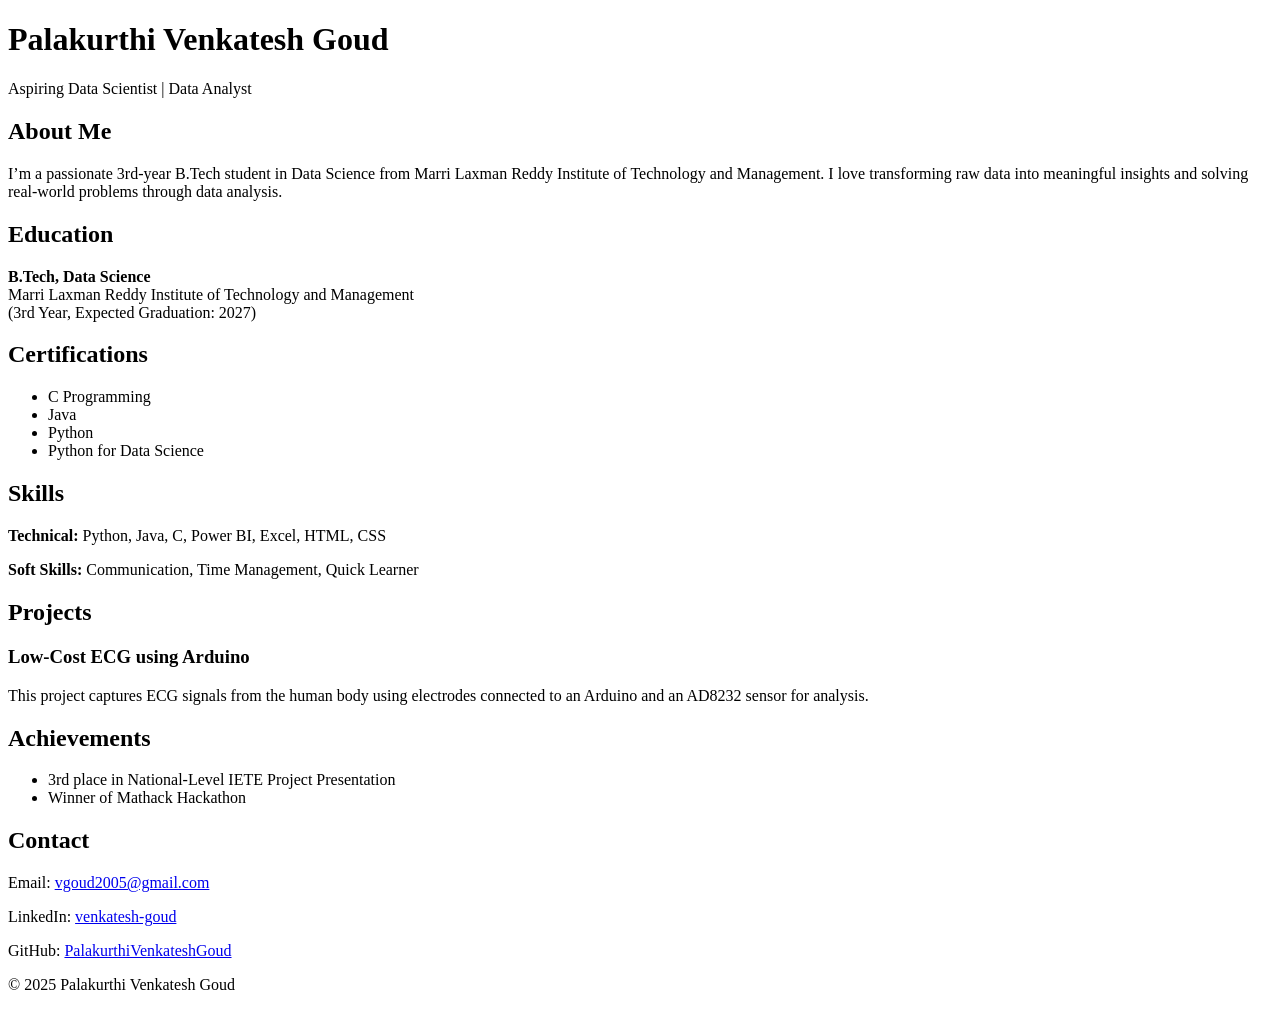
==== index.html @ 1ebc0c6c "Update and rename portfolio.html to index.html" ====
<!DOCTYPE html>
<html lang="en">
<head>
  <meta charset="UTF-8">
  <meta name="viewport" content="width=device-width, initial-scale=1.0">
  <title>Palakurthi Venkatesh Goud | Portfolio</title>
  <link rel="stylesheet" href="css/style.css">
</head>
<body>
  <header>
    <h1>Palakurthi Venkatesh Goud</h1>
    <p>Aspiring Data Scientist | Data Analyst</p>
  </header>

  <section id="about">
    <h2>About Me</h2>
    <p>I’m a passionate 3rd-year B.Tech student in Data Science from Marri Laxman Reddy Institute of Technology and Management. I love transforming raw data into meaningful insights and solving real-world problems through data analysis.</p>
  </section>

  <section id="education">
    <h2>Education</h2>
    <p><strong>B.Tech, Data Science</strong><br>
    Marri Laxman Reddy Institute of Technology and Management<br>
    (3rd Year, Expected Graduation: 2027)</p>
  </section>

  <section id="certifications">
    <h2>Certifications</h2>
    <ul>
      <li>C Programming</li>
      <li>Java</li>
      <li>Python</li>
      <li>Python for Data Science</li>
    </ul>
  </section>

  <section id="skills">
    <h2>Skills</h2>
    <p><strong>Technical:</strong> Python, Java, C, Power BI, Excel, HTML, CSS</p>
    <p><strong>Soft Skills:</strong> Communication, Time Management, Quick Learner</p>
  </section>

  <section id="projects">
    <h2>Projects</h2>
    <h3>Low-Cost ECG using Arduino</h3>
    <p>This project captures ECG signals from the human body using electrodes connected to an Arduino and an AD8232 sensor for analysis.</p>
  </section>

  <section id="achievements">
    <h2>Achievements</h2>
    <ul>
      <li>3rd place in National-Level IETE Project Presentation</li>
      <li>Winner of Mathack Hackathon</li>
    </ul>
  </section>

  <section id="contact">
    <h2>Contact</h2>
    <p>Email: <a href="mailto:vgoud2005@gmail.com">vgoud2005@gmail.com</a></p>
    <p>LinkedIn: <a href="https://www.linkedin.com/in/venkatesh-goud-b16423266" target="_blank">venkatesh-goud</a></p>
    <p>GitHub: <a href="https://github.com/PalakurthiVenkateshGoud" target="_blank">PalakurthiVenkateshGoud</a></p>
  </section>

  <footer>
    <p>© 2025 Palakurthi Venkatesh Goud</p>
  </footer>
</body>
</html>
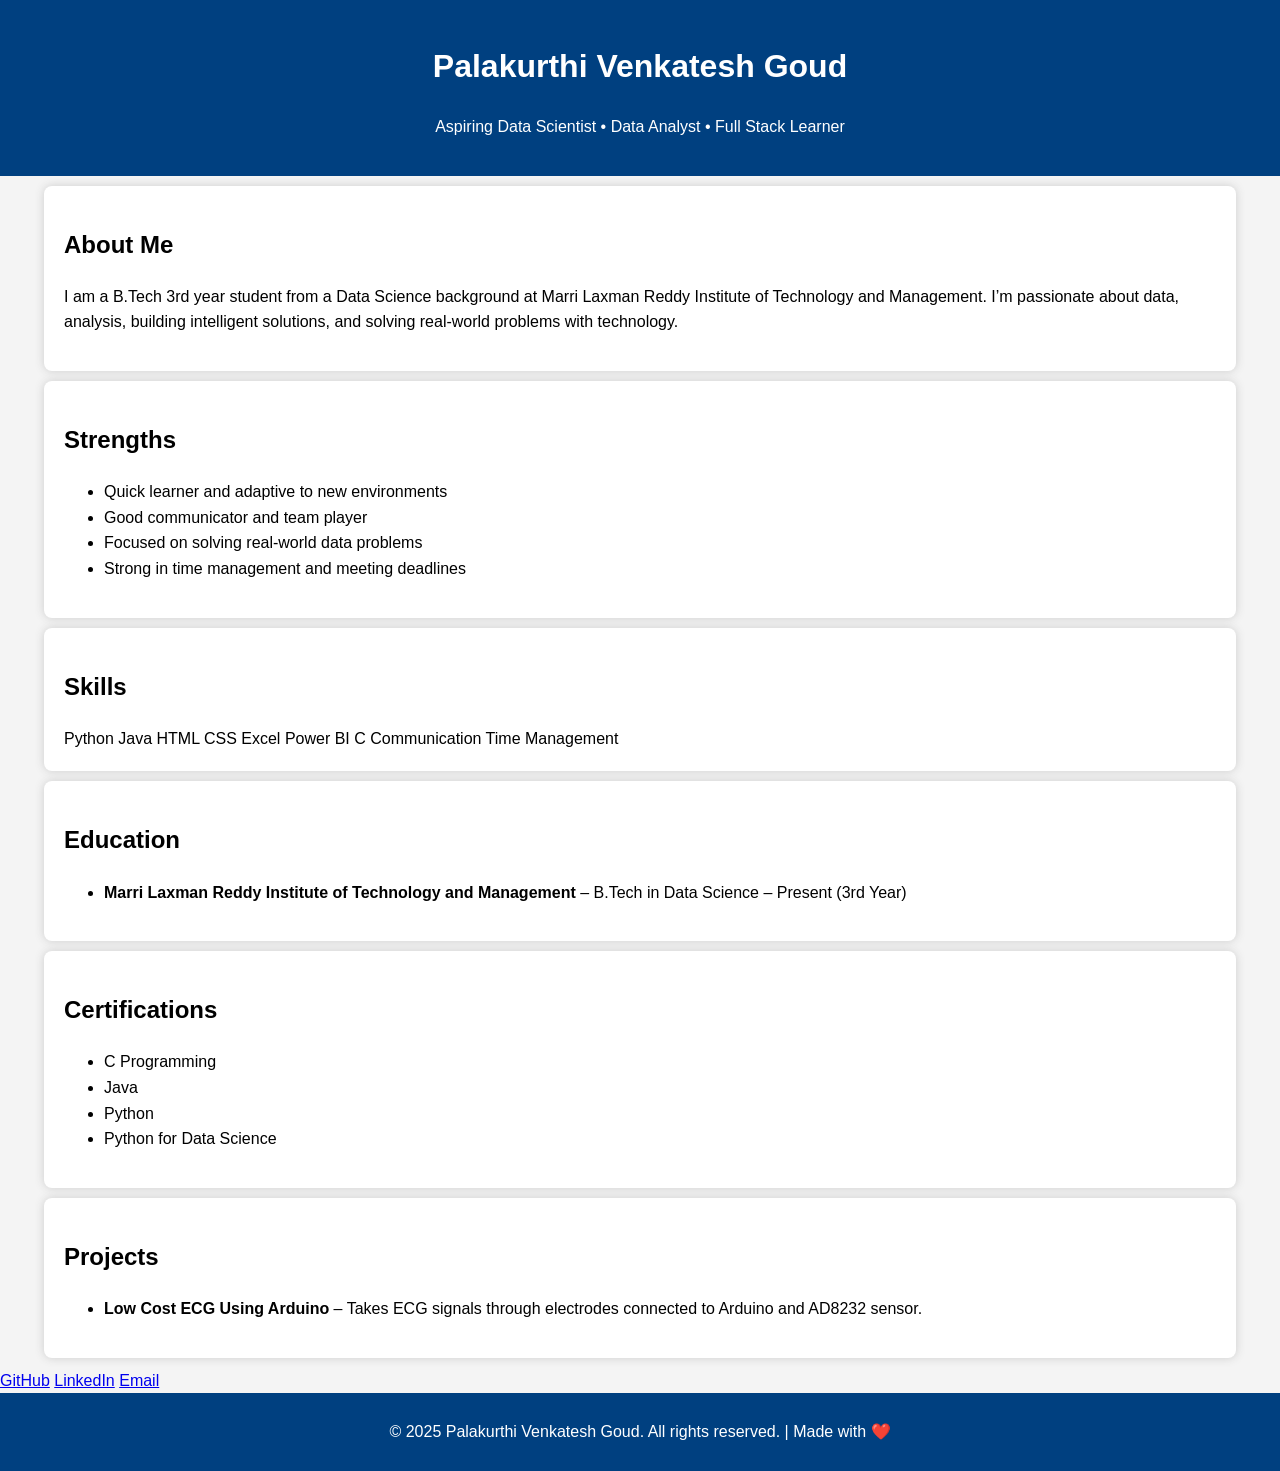
==== commit c49bf29e: "Update index.html" ====
--- a/index.html
+++ b/index.html
@@ -1,27 +1,53 @@
 <!DOCTYPE html>
 <html lang="en">
 <head>
-  <meta charset="UTF-8">
-  <meta name="viewport" content="width=device-width, initial-scale=1.0">
+  <meta charset="UTF-8" />
+  <meta name="viewport" content="width=device-width, initial-scale=1.0"/>
   <title>Palakurthi Venkatesh Goud | Portfolio</title>
-  <link rel="stylesheet" href="css/style.css">
+  <link rel="stylesheet" href="style.css"/>
 </head>
 <body>
+
   <header>
     <h1>Palakurthi Venkatesh Goud</h1>
-    <p>Aspiring Data Scientist | Data Analyst</p>
+    <p>Aspiring Data Scientist • Data Analyst • Full Stack Learner</p>
   </header>
 
   <section id="about">
     <h2>About Me</h2>
-    <p>I’m a passionate 3rd-year B.Tech student in Data Science from Marri Laxman Reddy Institute of Technology and Management. I love transforming raw data into meaningful insights and solving real-world problems through data analysis.</p>
+    <p>I am a B.Tech 3rd year student from a Data Science background at Marri Laxman Reddy Institute of Technology and Management. I’m passionate about data, analysis, building intelligent solutions, and solving real-world problems with technology.</p>
+  </section>
+
+  <section id="strengths">
+    <h2>Strengths</h2>
+    <ul>
+      <li>Quick learner and adaptive to new environments</li>
+      <li>Good communicator and team player</li>
+      <li>Focused on solving real-world data problems</li>
+      <li>Strong in time management and meeting deadlines</li>
+    </ul>
+  </section>
+
+  <section id="skills">
+    <h2>Skills</h2>
+    <div class="skills">
+      <span>Python</span>
+      <span>Java</span>
+      <span>HTML</span>
+      <span>CSS</span>
+      <span>Excel</span>
+      <span>Power BI</span>
+      <span>C</span>
+      <span>Communication</span>
+      <span>Time Management</span>
+    </div>
   </section>
 
   <section id="education">
     <h2>Education</h2>
-    <p><strong>B.Tech, Data Science</strong><br>
-    Marri Laxman Reddy Institute of Technology and Management<br>
-    (3rd Year, Expected Graduation: 2027)</p>
+    <ul>
+      <li><strong>Marri Laxman Reddy Institute of Technology and Management</strong> – B.Tech in Data Science – Present (3rd Year)</li>
+    </ul>
   </section>
 
   <section id="certifications">
@@ -34,35 +60,22 @@
     </ul>
   </section>
 
-  <section id="skills">
-    <h2>Skills</h2>
-    <p><strong>Technical:</strong> Python, Java, C, Power BI, Excel, HTML, CSS</p>
-    <p><strong>Soft Skills:</strong> Communication, Time Management, Quick Learner</p>
-  </section>
-
   <section id="projects">
     <h2>Projects</h2>
-    <h3>Low-Cost ECG using Arduino</h3>
-    <p>This project captures ECG signals from the human body using electrodes connected to an Arduino and an AD8232 sensor for analysis.</p>
-  </section>
-
-  <section id="achievements">
-    <h2>Achievements</h2>
-    <ul>
-      <li>3rd place in National-Level IETE Project Presentation</li>
-      <li>Winner of Mathack Hackathon</li>
+    <ul class="projects">
+      <li><strong>Low Cost ECG Using Arduino</strong> – Takes ECG signals through electrodes connected to Arduino and AD8232 sensor.</li>
     </ul>
   </section>
 
-  <section id="contact">
-    <h2>Contact</h2>
-    <p>Email: <a href="mailto:vgoud2005@gmail.com">vgoud2005@gmail.com</a></p>
-    <p>LinkedIn: <a href="https://www.linkedin.com/in/venkatesh-goud-b16423266" target="_blank">venkatesh-goud</a></p>
-    <p>GitHub: <a href="https://github.com/PalakurthiVenkateshGoud" target="_blank">PalakurthiVenkateshGoud</a></p>
-  </section>
+  <div class="social">
+    <a href="https://github.com/PalakurthiVenkateshGoud" target="_blank">GitHub</a>
+    <a href="https://www.linkedin.com/in/venkatesh-goud-b16423266" target="_blank">LinkedIn</a>
+    <a href="mailto:vgoud2005@gmail.com">Email</a>
+  </div>
 
   <footer>
-    <p>© 2025 Palakurthi Venkatesh Goud</p>
+    <p>&copy; 2025 Palakurthi Venkatesh Goud. All rights reserved. | Made with ❤️</p>
   </footer>
+
 </body>
 </html>
--- a/style.css
+++ b/style.css
@@ -0,0 +1,30 @@
+body {
+  font-family: Arial, sans-serif;
+  line-height: 1.6;
+  margin: 0;
+  padding: 0;
+  background-color: #f4f4f4;
+}
+
+header {
+  background-color: #004080;
+  color: #fff;
+  padding: 20px;
+  text-align: center;
+}
+
+section {
+  padding: 20px;
+  margin: 10px auto;
+  width: 90%;
+  background-color: #fff;
+  border-radius: 8px;
+  box-shadow: 0px 0px 10px #ccc;
+}
+
+footer {
+  background-color: #004080;
+  color: white;
+  text-align: center;
+  padding: 10px;
+}
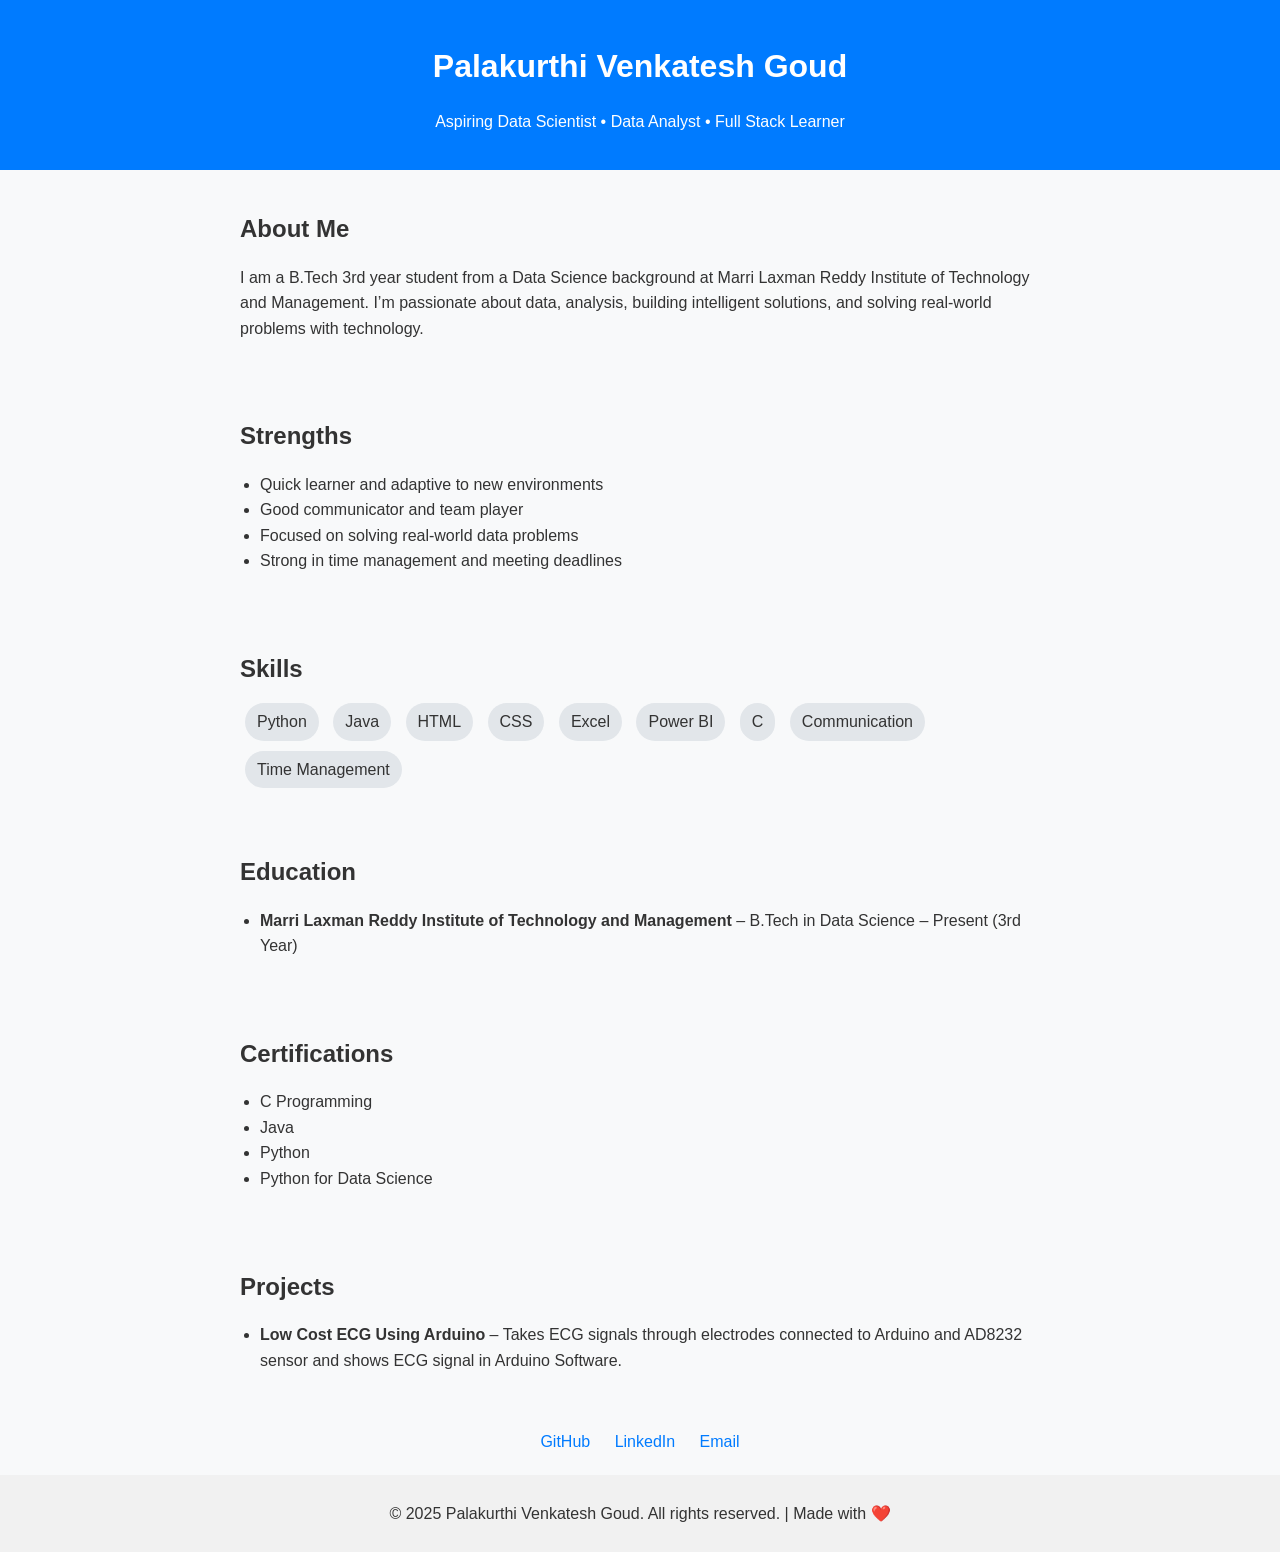
==== commit f956daa0: "Update index.html" ====
--- a/index.html
+++ b/index.html
@@ -63,7 +63,7 @@
   <section id="projects">
     <h2>Projects</h2>
     <ul class="projects">
-      <li><strong>Low Cost ECG Using Arduino</strong> – Takes ECG signals through electrodes connected to Arduino and AD8232 sensor.</li>
+      <li><strong>Low Cost ECG Using Arduino</strong> – Takes ECG signals through electrodes connected to Arduino and AD8232 sensor and shows ECG signal in Arduino Software.</li>
     </ul>
   </section>
 
@@ -79,3 +79,4 @@
 
 </body>
 </html>
+
--- a/style.css
+++ b/style.css
@@ -1,30 +1,69 @@
 body {
   font-family: Arial, sans-serif;
-  line-height: 1.6;
+  background-color: #f8f9fa;
   margin: 0;
   padding: 0;
-  background-color: #f4f4f4;
+  line-height: 1.6;
+  color: #333;
 }
 
 header {
-  background-color: #004080;
-  color: #fff;
-  padding: 20px;
+  background-color: #007bff;
+  color: white;
+  padding: 20px 0;
   text-align: center;
 }
 
 section {
   padding: 20px;
-  margin: 10px auto;
-  width: 90%;
-  background-color: #fff;
-  border-radius: 8px;
-  box-shadow: 0px 0px 10px #ccc;
+  max-width: 800px;
+  margin: auto;
+}
+
+h1, h2 {
+  margin-bottom: 10px;
+}
+
+ul {
+  list-style-type: disc;
+  padding-left: 20px;
+}
+
+.skills span {
+  display: inline-block;
+  background-color: #e2e6ea;
+  padding: 6px 12px;
+  margin: 5px;
+  border-radius: 20px;
+}
+
+.social {
+  text-align: center;
+  margin: 20px;
+}
+
+.social a {
+  margin: 0 10px;
+  color: #007bff;
+  text-decoration: none;
+}
+
+.social a:hover {
+  text-decoration: underline;
+}
+
+a {
+  color: #007bff;
+  text-decoration: none;
+}
+
+a:hover {
+  text-decoration: underline;
 }
 
 footer {
-  background-color: #004080;
-  color: white;
   text-align: center;
   padding: 10px;
+  background-color: #f1f1f1;
+  margin-top: 20px;
 }
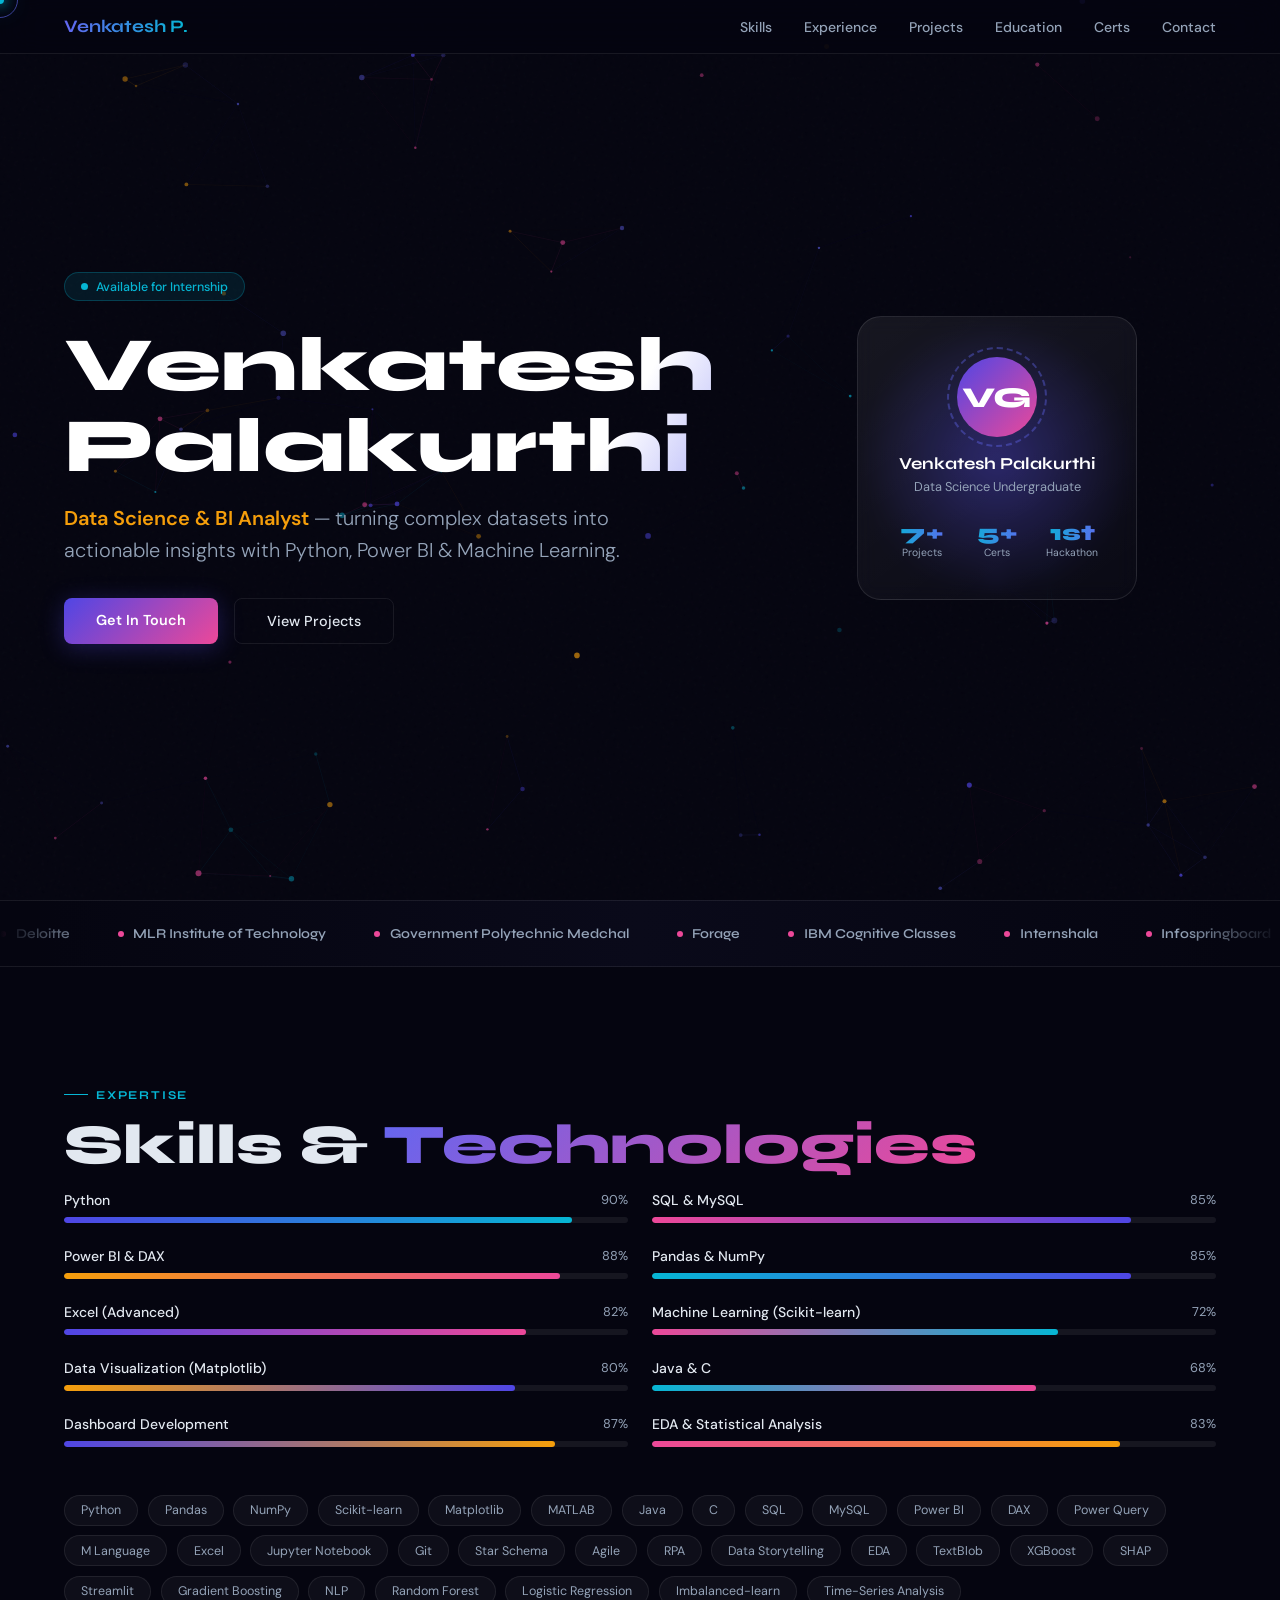
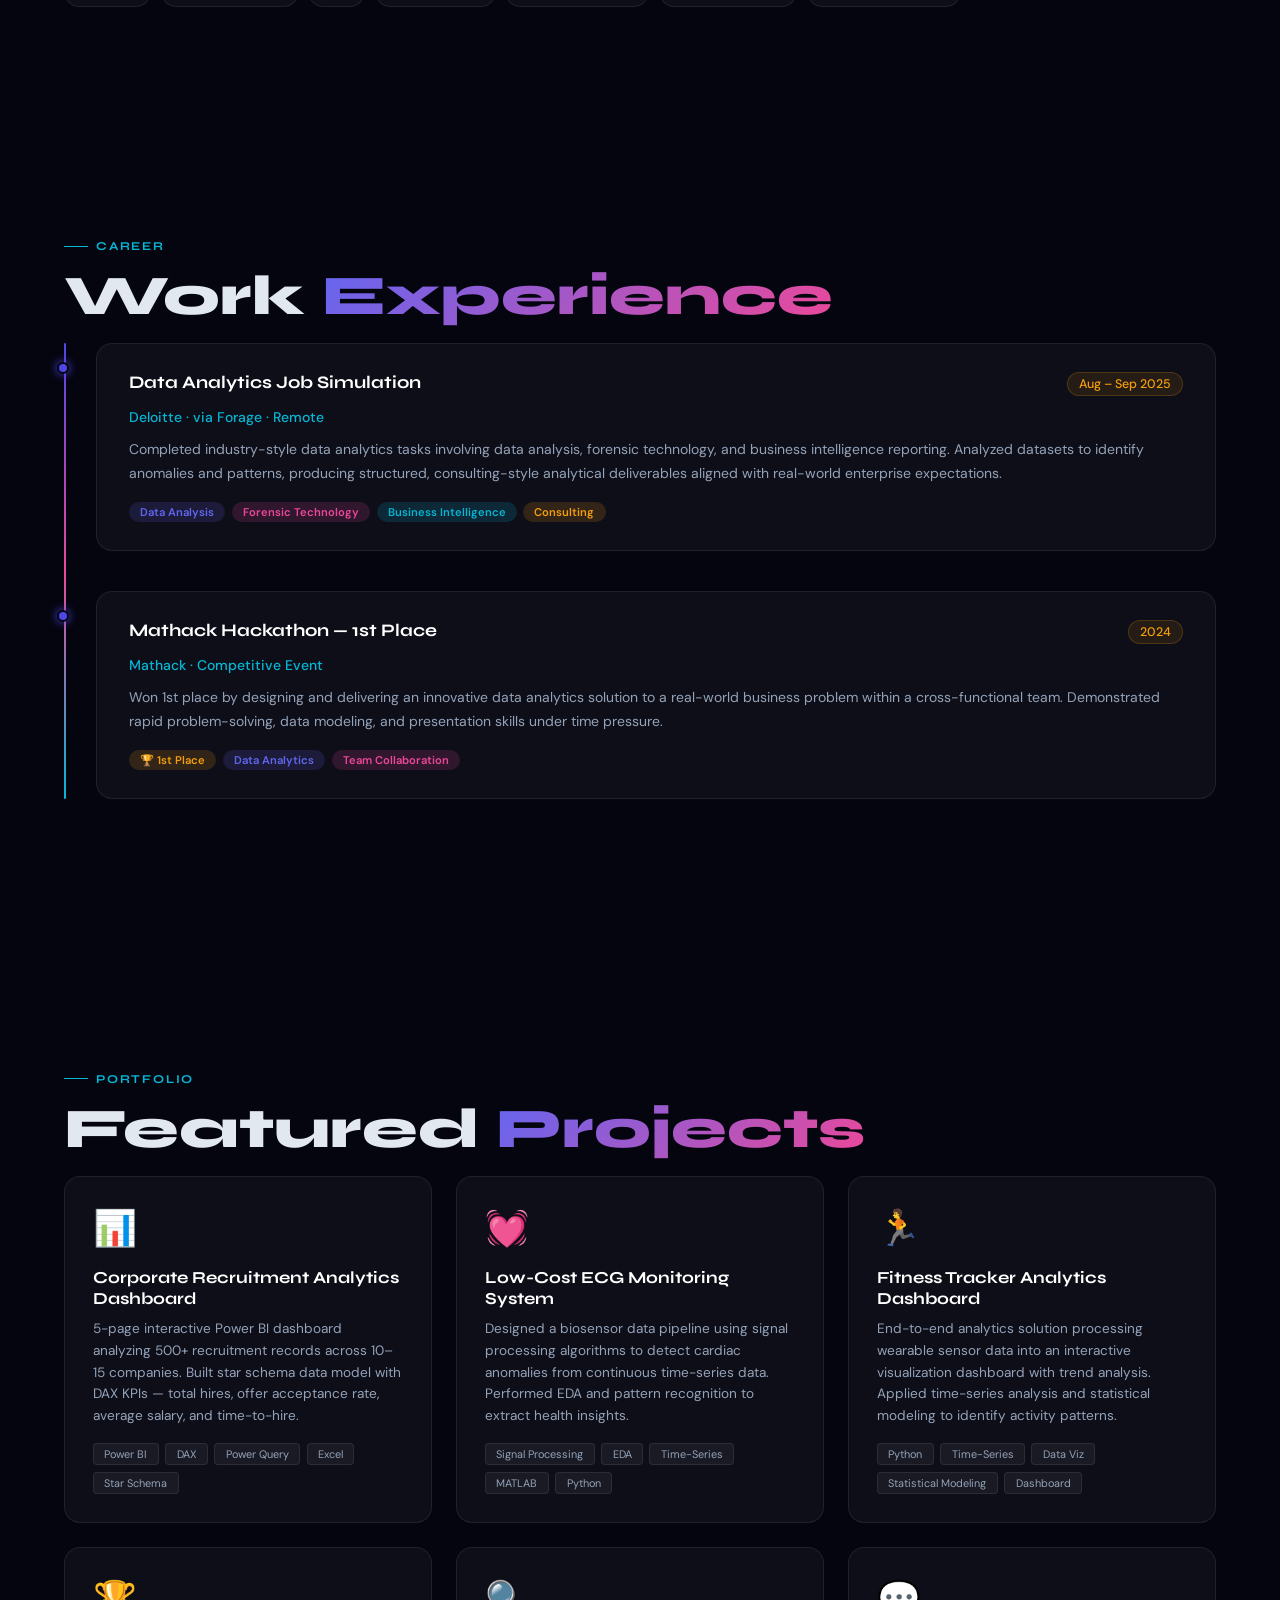
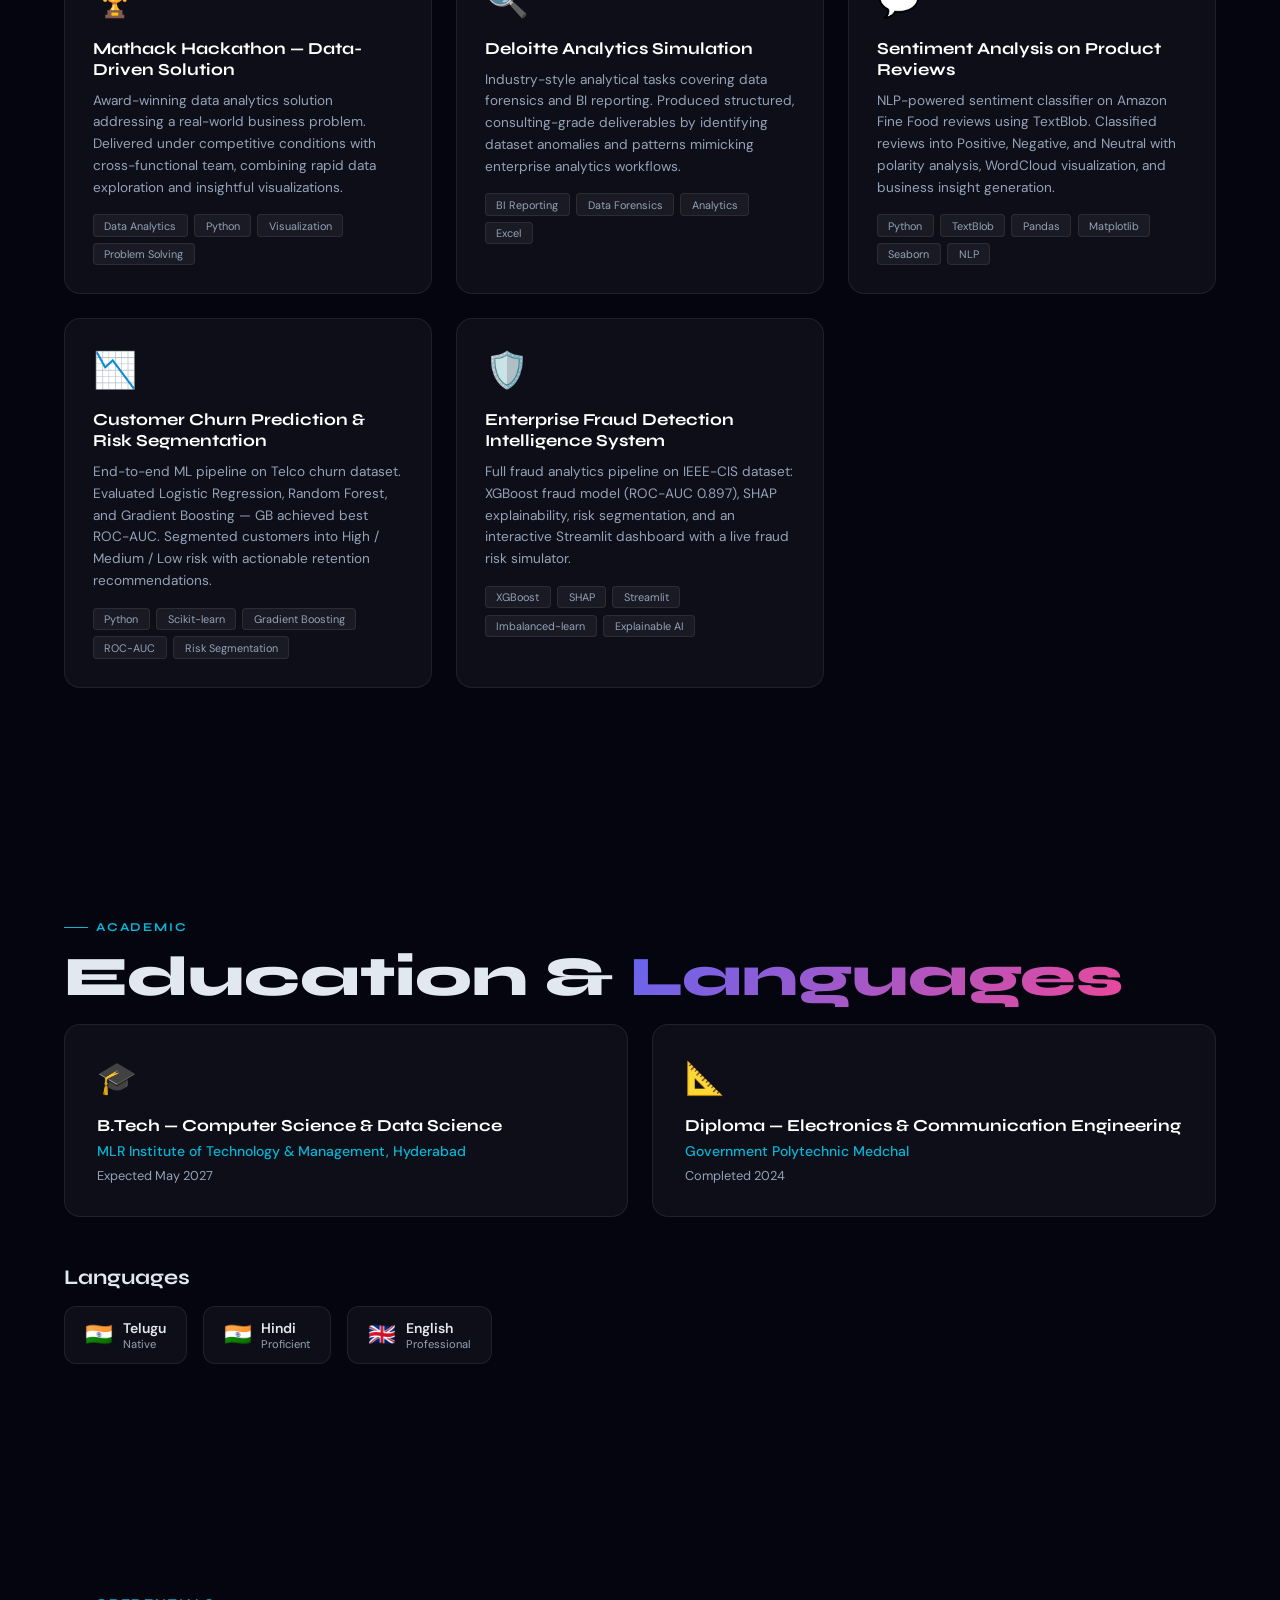
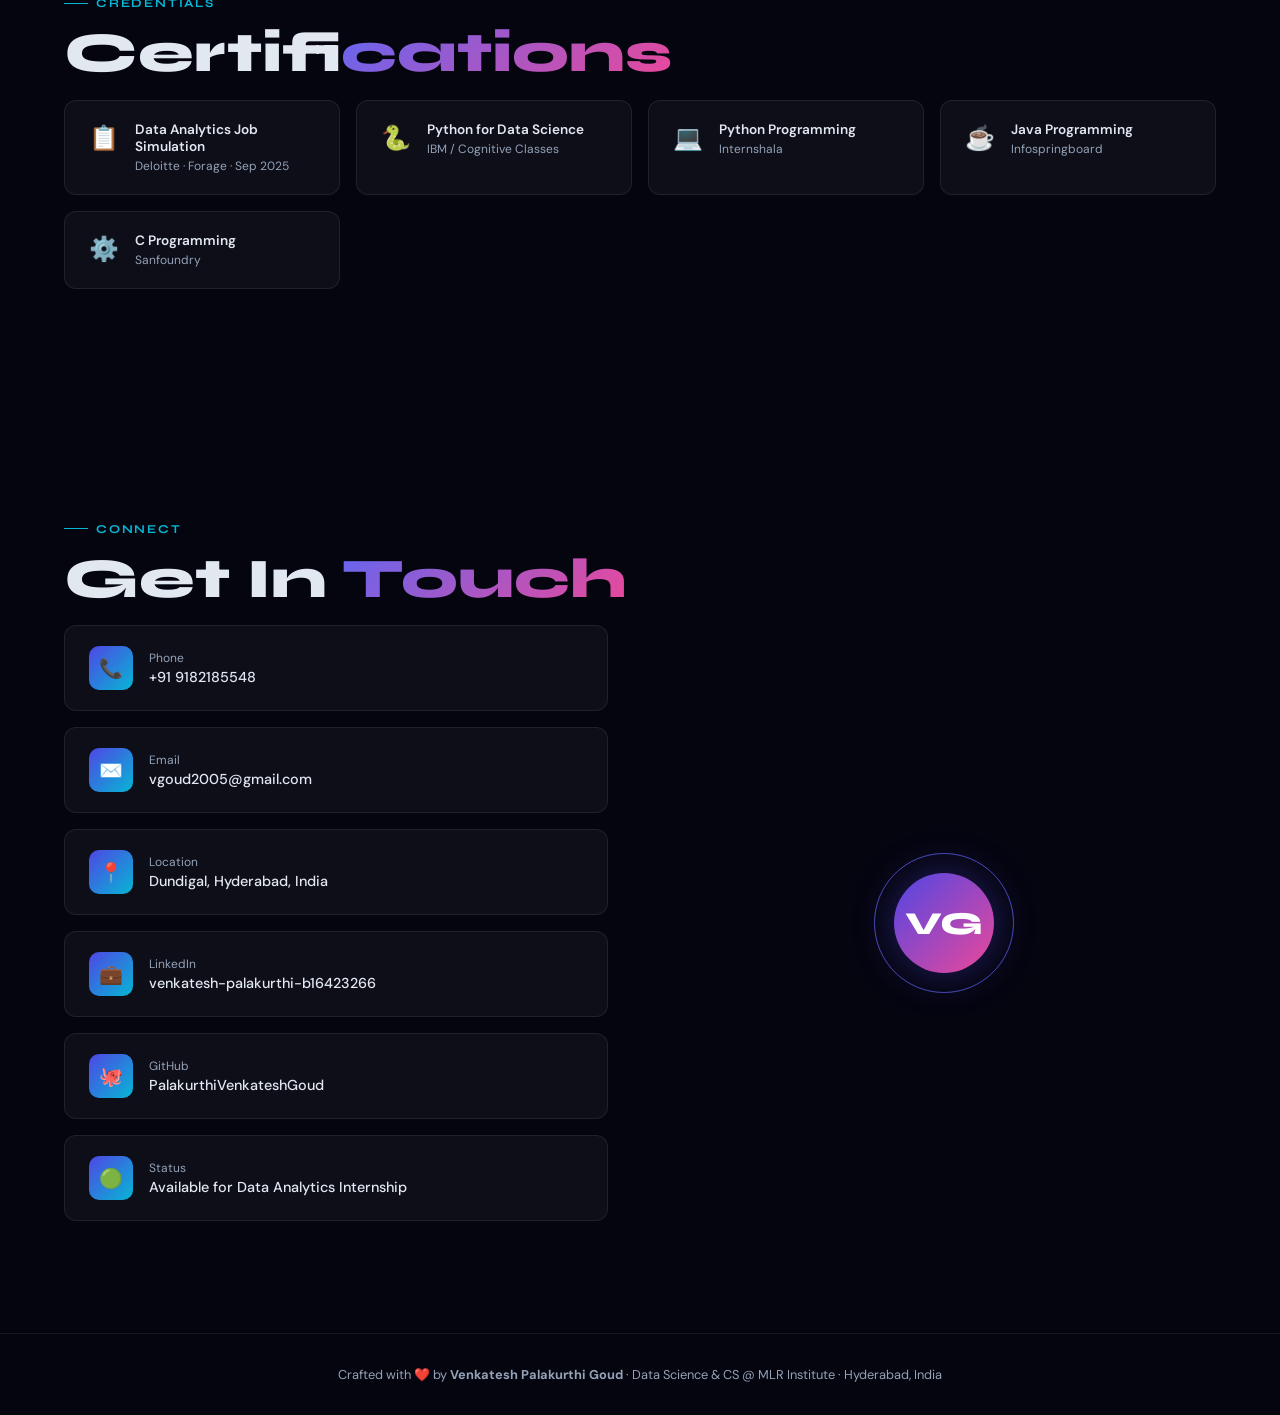
==== commit 26ad40be: "Add files via upload" ====
--- a/index.html
+++ b/index.html
@@ -1,82 +1,1273 @@
-<!DOCTYPE html>
-<html lang="en">
-<head>
-  <meta charset="UTF-8" />
-  <meta name="viewport" content="width=device-width, initial-scale=1.0"/>
-  <title>Palakurthi Venkatesh Goud | Portfolio</title>
-  <link rel="stylesheet" href="style.css"/>
-</head>
-<body>
-
-  <header>
-    <h1>Palakurthi Venkatesh Goud</h1>
-    <p>Aspiring Data Scientist • Data Analyst • Full Stack Learner</p>
-  </header>
-
-  <section id="about">
-    <h2>About Me</h2>
-    <p>I am a B.Tech 3rd year student from a Data Science background at Marri Laxman Reddy Institute of Technology and Management. I’m passionate about data, analysis, building intelligent solutions, and solving real-world problems with technology.</p>
-  </section>
-
-  <section id="strengths">
-    <h2>Strengths</h2>
-    <ul>
-      <li>Quick learner and adaptive to new environments</li>
-      <li>Good communicator and team player</li>
-      <li>Focused on solving real-world data problems</li>
-      <li>Strong in time management and meeting deadlines</li>
-    </ul>
-  </section>
-
-  <section id="skills">
-    <h2>Skills</h2>
-    <div class="skills">
-      <span>Python</span>
-      <span>Java</span>
-      <span>HTML</span>
-      <span>CSS</span>
-      <span>Excel</span>
-      <span>Power BI</span>
-      <span>C</span>
-      <span>Communication</span>
-      <span>Time Management</span>
-    </div>
-  </section>
-
-  <section id="education">
-    <h2>Education</h2>
-    <ul>
-      <li><strong>Marri Laxman Reddy Institute of Technology and Management</strong> – B.Tech in Data Science – Present (3rd Year)</li>
-    </ul>
-  </section>
-
-  <section id="certifications">
-    <h2>Certifications</h2>
-    <ul>
-      <li>C Programming</li>
-      <li>Java</li>
-      <li>Python</li>
-      <li>Python for Data Science</li>
-    </ul>
-  </section>
-
-  <section id="projects">
-    <h2>Projects</h2>
-    <ul class="projects">
-      <li><strong>Low Cost ECG Using Arduino</strong> – Takes ECG signals through electrodes connected to Arduino and AD8232 sensor and shows ECG signal in Arduino Software.</li>
-    </ul>
-  </section>
-
-  <div class="social">
-    <a href="https://github.com/PalakurthiVenkateshGoud" target="_blank">GitHub</a>
-    <a href="https://www.linkedin.com/in/venkatesh-goud-b16423266" target="_blank">LinkedIn</a>
-    <a href="mailto:vgoud2005@gmail.com">Email</a>
-  </div>
-
-  <footer>
-    <p>&copy; 2025 Palakurthi Venkatesh Goud. All rights reserved. | Made with ❤️</p>
-  </footer>
-
-</body>
-</html>
-
+<!DOCTYPE html>
+<html lang="en">
+<head>
+<meta charset="UTF-8"/>
+<meta name="viewport" content="width=device-width, initial-scale=1.0"/>
+<title>Venkatesh Palakurthi — Data Science Portfolio</title>
+<link rel="preconnect" href="https://fonts.googleapis.com"/>
+<link rel="preconnect" href="https://fonts.gstatic.com" crossorigin/>
+<link href="https://fonts.googleapis.com/css2?family=Syne:wght@400;500;600;700;800&family=DM+Sans:ital,opsz,wght@0,9..40,300;0,9..40,400;0,9..40,500;0,9..40,600;1,9..40,300&display=swap" rel="stylesheet"/>
+<style>
+/* ===== CSS VARIABLES ===== */
+:root {
+  --indigo: #4f46e5;
+  --indigo-light: #6366f1;
+  --pink: #ec4899;
+  --cyan: #06b6d4;
+  --amber: #f59e0b;
+  --bg: #050510;
+  --bg2: #0a0a1a;
+  --bg3: #0f0f22;
+  --surface: rgba(255,255,255,0.04);
+  --border: rgba(255,255,255,0.08);
+  --text: #e2e8f0;
+  --text-muted: #94a3b8;
+  --font-head: 'Syne', sans-serif;
+  --font-body: 'DM Sans', sans-serif;
+}
+
+/* ===== RESET ===== */
+*, *::before, *::after { box-sizing: border-box; margin: 0; padding: 0; }
+html { scroll-behavior: smooth; }
+body {
+  background: var(--bg);
+  color: var(--text);
+  font-family: var(--font-body);
+  overflow-x: hidden;
+  cursor: none;
+}
+
+/* ===== SCROLLBAR ===== */
+::-webkit-scrollbar { width: 6px; }
+::-webkit-scrollbar-track { background: var(--bg); }
+::-webkit-scrollbar-thumb { background: linear-gradient(180deg, var(--indigo), var(--pink)); border-radius: 3px; }
+
+/* ===== NOISE TEXTURE ===== */
+body::before {
+  content: '';
+  position: fixed; inset: 0;
+  background-image: url("data:image/svg+xml,%3Csvg viewBox='0 0 256 256' xmlns='http://www.w3.org/2000/svg'%3E%3Cfilter id='noise'%3E%3CfeTurbulence type='fractalNoise' baseFrequency='0.9' numOctaves='4' stitchTiles='stitch'/%3E%3C/filter%3E%3Crect width='100%25' height='100%25' filter='url(%23noise)' opacity='0.04'/%3E%3C/svg%3E");
+  pointer-events: none;
+  z-index: 0;
+  opacity: 0.5;
+}
+
+/* ===== CUSTOM CURSOR ===== */
+#cursor-dot {
+  position: fixed;
+  width: 8px; height: 8px;
+  background: var(--cyan);
+  border-radius: 50%;
+  pointer-events: none;
+  z-index: 9999;
+  transform: translate(-50%, -50%);
+  box-shadow: 0 0 12px var(--cyan), 0 0 24px var(--cyan);
+  transition: background 0.2s, box-shadow 0.2s;
+}
+#cursor-ring {
+  position: fixed;
+  width: 36px; height: 36px;
+  border: 1.5px solid rgba(99,102,241,0.6);
+  border-radius: 50%;
+  pointer-events: none;
+  z-index: 9998;
+  transform: translate(-50%, -50%);
+  transition: width 0.3s, height 0.3s, border-color 0.3s;
+}
+
+/* ===== CANVAS ===== */
+#particle-canvas {
+  position: fixed; inset: 0;
+  z-index: 1;
+  pointer-events: none;
+}
+
+/* ===== NAVBAR ===== */
+nav {
+  position: fixed; top: 0; left: 0; right: 0;
+  z-index: 1000;
+  padding: 1rem 5%;
+  display: flex; align-items: center; justify-content: space-between;
+  background: rgba(5,5,16,0.7);
+  backdrop-filter: blur(20px);
+  border-bottom: 1px solid var(--border);
+  transform: translateY(-100%);
+  animation: nav-slide-in 0.7s 0.1s cubic-bezier(0.22,1,0.36,1) forwards;
+}
+@keyframes nav-slide-in { to { transform: translateY(0); } }
+.nav-logo {
+  font-family: var(--font-head);
+  font-size: 1.1rem;
+  font-weight: 700;
+  background: linear-gradient(90deg, var(--indigo-light), var(--cyan));
+  -webkit-background-clip: text; -webkit-text-fill-color: transparent;
+  text-decoration: none;
+}
+.nav-links { display: flex; gap: 2rem; list-style: none; }
+.nav-links a {
+  color: var(--text-muted);
+  text-decoration: none;
+  font-size: 0.875rem;
+  font-weight: 500;
+  position: relative;
+  transition: color 0.3s;
+}
+.nav-links a::after {
+  content: '';
+  position: absolute; bottom: -4px; left: 0; right: 0;
+  height: 1px;
+  background: linear-gradient(90deg, var(--indigo), var(--cyan));
+  transform: scaleX(0);
+  transform-origin: left;
+  transition: transform 0.3s;
+}
+.nav-links a:hover { color: var(--text); }
+.nav-links a:hover::after { transform: scaleX(1); }
+.hamburger { display: none; flex-direction: column; gap: 5px; cursor: pointer; }
+.hamburger span { display: block; width: 24px; height: 2px; background: var(--text); border-radius: 1px; transition: 0.3s; }
+
+/* ===== MAIN WRAPPER ===== */
+main { position: relative; z-index: 2; }
+section { padding: 7rem 5%; max-width: 1400px; margin: 0 auto; }
+
+/* ===== SECTION LABEL ===== */
+.section-label {
+  display: inline-flex; align-items: center; gap: 0.5rem;
+  font-family: var(--font-head);
+  font-size: 0.75rem;
+  font-weight: 700;
+  letter-spacing: 0.15em;
+  text-transform: uppercase;
+  color: var(--cyan);
+  margin-bottom: 0.75rem;
+}
+.section-label::before {
+  content: '';
+  display: block; width: 24px; height: 1px;
+  background: var(--cyan);
+}
+.section-title {
+  font-family: var(--font-head);
+  font-size: clamp(2rem, 5vw, 3.5rem);
+  font-weight: 800;
+  line-height: 1.1;
+  margin-bottom: 1rem;
+}
+.section-title span {
+  background: linear-gradient(135deg, var(--indigo-light), var(--pink));
+  -webkit-background-clip: text; -webkit-text-fill-color: transparent;
+}
+
+/* ===== HERO ===== */
+#hero {
+  min-height: 100vh;
+  display: grid;
+  grid-template-columns: 1fr 1fr;
+  align-items: center;
+  gap: 4rem;
+  padding-top: 8rem;
+}
+.hero-left { opacity: 0; animation: fade-up 0.9s 0.3s ease forwards; }
+.avail-tag {
+  display: inline-flex; align-items: center; gap: 0.5rem;
+  background: rgba(6,182,212,0.1);
+  border: 1px solid rgba(6,182,212,0.25);
+  border-radius: 999px;
+  padding: 0.35rem 1rem;
+  font-size: 0.78rem;
+  color: var(--cyan);
+  font-weight: 500;
+  margin-bottom: 1.5rem;
+}
+.avail-dot {
+  width: 7px; height: 7px;
+  background: var(--cyan);
+  border-radius: 50%;
+  animation: pulse-dot 2s ease infinite;
+}
+@keyframes pulse-dot {
+  0%, 100% { opacity: 1; transform: scale(1); }
+  50% { opacity: 0.5; transform: scale(0.7); }
+}
+.hero-name {
+  font-family: var(--font-head);
+  font-size: clamp(2.5rem, 6vw, 5rem);
+  font-weight: 800;
+  line-height: 1.05;
+  margin-bottom: 1rem;
+  background: linear-gradient(120deg, #fff 30%, var(--indigo-light), var(--pink), var(--cyan), var(--amber), #fff);
+  background-size: 300%;
+  -webkit-background-clip: text; -webkit-text-fill-color: transparent;
+  animation: shimmer 4s linear infinite;
+}
+@keyframes shimmer {
+  0% { background-position: 0% 50%; }
+  100% { background-position: 300% 50%; }
+}
+.hero-subtitle {
+  font-size: clamp(1rem, 2vw, 1.25rem);
+  color: var(--text-muted);
+  font-weight: 300;
+  margin-bottom: 2rem;
+  line-height: 1.6;
+}
+.hero-subtitle strong { color: var(--amber); font-weight: 600; }
+.hero-ctas { display: flex; gap: 1rem; flex-wrap: wrap; }
+.btn-primary {
+  padding: 0.8rem 2rem;
+  background: linear-gradient(135deg, var(--indigo), var(--pink));
+  color: #fff;
+  border: none;
+  border-radius: 8px;
+  font-family: var(--font-body);
+  font-weight: 600;
+  font-size: 0.9rem;
+  cursor: pointer;
+  text-decoration: none;
+  display: inline-block;
+  transition: transform 0.3s, box-shadow 0.3s;
+  box-shadow: 0 4px 24px rgba(79,70,229,0.3);
+}
+.btn-primary:hover { transform: translateY(-3px); box-shadow: 0 8px 32px rgba(79,70,229,0.5); }
+.btn-outline {
+  padding: 0.8rem 2rem;
+  background: transparent;
+  color: var(--text);
+  border: 1px solid var(--border);
+  border-radius: 8px;
+  font-family: var(--font-body);
+  font-weight: 500;
+  font-size: 0.9rem;
+  cursor: pointer;
+  text-decoration: none;
+  display: inline-block;
+  transition: border-color 0.3s, background 0.3s;
+}
+.btn-outline:hover { border-color: var(--cyan); background: rgba(6,182,212,0.05); }
+
+/* ===== HERO CARD ===== */
+.hero-right {
+  display: flex; align-items: center; justify-content: center;
+  opacity: 0;
+  animation: fade-up 0.9s 0.5s ease forwards;
+}
+.card-scene {
+  perspective: 1000px;
+  position: relative;
+}
+.card-orb {
+  position: absolute;
+  width: 280px; height: 280px;
+  background: radial-gradient(circle, rgba(79,70,229,0.4) 0%, transparent 70%);
+  border-radius: 50%;
+  top: 50%; left: 50%;
+  transform: translate(-50%, -50%);
+  animation: orb-pulse 4s ease infinite;
+  pointer-events: none;
+}
+@keyframes orb-pulse {
+  0%, 100% { transform: translate(-50%, -50%) scale(1); opacity: 0.7; }
+  50% { transform: translate(-50%, -50%) scale(1.2); opacity: 0.4; }
+}
+.hero-card {
+  width: 280px;
+  background: linear-gradient(145deg, rgba(255,255,255,0.07), rgba(255,255,255,0.02));
+  border: 1px solid rgba(255,255,255,0.1);
+  border-radius: 24px;
+  padding: 2.5rem 2rem;
+  text-align: center;
+  animation: float-card 6s ease infinite;
+  position: relative;
+  z-index: 2;
+  backdrop-filter: blur(10px);
+}
+@keyframes float-card {
+  0%, 100% { transform: translateY(0) rotateY(0deg) rotateX(0deg); }
+  33% { transform: translateY(-12px) rotateY(5deg) rotateX(3deg); }
+  66% { transform: translateY(8px) rotateY(-5deg) rotateX(-3deg); }
+}
+.card-avatar {
+  width: 80px; height: 80px;
+  background: linear-gradient(135deg, var(--indigo), var(--pink));
+  border-radius: 50%;
+  display: flex; align-items: center; justify-content: center;
+  font-family: var(--font-head);
+  font-size: 1.8rem;
+  font-weight: 800;
+  color: #fff;
+  margin: 0 auto 1rem;
+  position: relative;
+  z-index: 1;
+}
+.card-ring {
+  position: absolute;
+  width: 100px; height: 100px;
+  border: 2px dashed rgba(99,102,241,0.4);
+  border-radius: 50%;
+  top: 50%; left: 50%;
+  transform: translate(-50%, -50%);
+  animation: spin-ring 12s linear infinite;
+}
+@keyframes spin-ring { to { transform: translate(-50%, -50%) rotate(360deg); } }
+.card-avatar-wrap { position: relative; width: 80px; height: 80px; margin: 0 auto 1rem; }
+.card-name {
+  font-family: var(--font-head);
+  font-size: 1.05rem;
+  font-weight: 700;
+  color: #fff;
+  margin-bottom: 0.25rem;
+}
+.card-role {
+  font-size: 0.8rem;
+  color: var(--text-muted);
+  margin-bottom: 1.5rem;
+}
+.card-stats { display: grid; grid-template-columns: 1fr 1fr 1fr; gap: 0.75rem; }
+.stat { text-align: center; }
+.stat-num {
+  font-family: var(--font-head);
+  font-size: 1.4rem;
+  font-weight: 800;
+  background: linear-gradient(90deg, var(--cyan), var(--indigo-light));
+  -webkit-background-clip: text; -webkit-text-fill-color: transparent;
+}
+.stat-lbl { font-size: 0.65rem; color: var(--text-muted); }
+
+/* ===== MARQUEE ===== */
+.marquee-wrap {
+  position: relative;
+  overflow: hidden;
+  padding: 1.5rem 0;
+  background: linear-gradient(90deg, var(--bg), var(--bg2) 50%, var(--bg));
+  border-top: 1px solid var(--border);
+  border-bottom: 1px solid var(--border);
+}
+.marquee-wrap::before, .marquee-wrap::after {
+  content: '';
+  position: absolute; top: 0; bottom: 0; width: 100px;
+  z-index: 2;
+}
+.marquee-wrap::before { left: 0; background: linear-gradient(90deg, var(--bg), transparent); }
+.marquee-wrap::after { right: 0; background: linear-gradient(270deg, var(--bg), transparent); }
+.marquee-track {
+  display: flex; gap: 3rem;
+  animation: marquee-scroll 20s linear infinite;
+  width: max-content;
+}
+@keyframes marquee-scroll { 0% { transform: translateX(0); } 100% { transform: translateX(-50%); } }
+.marquee-item {
+  display: flex; align-items: center; gap: 0.6rem;
+  font-family: var(--font-head);
+  font-size: 0.85rem;
+  font-weight: 600;
+  color: var(--text-muted);
+  white-space: nowrap;
+}
+.marquee-dot { width: 6px; height: 6px; background: var(--pink); border-radius: 50%; }
+
+/* ===== SKILLS ===== */
+#skills .skills-grid {
+  display: grid;
+  grid-template-columns: 1fr 1fr;
+  gap: 1.5rem;
+  margin-bottom: 3rem;
+}
+.skill-item { }
+.skill-header { display: flex; justify-content: space-between; margin-bottom: 0.5rem; }
+.skill-name { font-size: 0.875rem; font-weight: 500; color: var(--text); }
+.skill-pct { font-size: 0.8rem; color: var(--text-muted); }
+.skill-bar-bg {
+  height: 6px;
+  background: rgba(255,255,255,0.07);
+  border-radius: 3px;
+  overflow: hidden;
+  position: relative;
+}
+.skill-bar-fill {
+  height: 100%;
+  border-radius: 3px;
+  width: 0;
+  transition: width 1.2s cubic-bezier(0.22,1,0.36,1);
+  position: relative;
+  overflow: hidden;
+}
+.skill-bar-fill::after {
+  content: '';
+  position: absolute; inset: 0;
+  background: linear-gradient(90deg, transparent 0%, rgba(255,255,255,0.4) 50%, transparent 100%);
+  transform: translateX(-100%);
+  transition: transform 0s;
+}
+.skill-bar-fill.shimmer-run::after {
+  transition: transform 1s ease 1.2s;
+  transform: translateX(200%);
+}
+.chip-cloud {
+  display: flex; flex-wrap: wrap; gap: 0.6rem;
+  margin-top: 2rem;
+}
+.tech-chip {
+  padding: 0.4rem 1rem;
+  background: var(--surface);
+  border: 1px solid var(--border);
+  border-radius: 999px;
+  font-size: 0.78rem;
+  color: var(--text-muted);
+  cursor: default;
+  transition: transform 0.3s, border-color 0.3s, color 0.3s, box-shadow 0.3s;
+}
+.tech-chip:hover {
+  transform: translateY(-4px);
+  border-color: var(--indigo-light);
+  color: var(--indigo-light);
+  box-shadow: 0 6px 20px rgba(79,70,229,0.2);
+}
+
+/* ===== EXPERIENCE ===== */
+#experience { }
+.timeline { position: relative; padding-left: 2rem; }
+.timeline::before {
+  content: '';
+  position: absolute; left: 0; top: 0; bottom: 0; width: 2px;
+  background: linear-gradient(180deg, var(--indigo), var(--pink), var(--cyan));
+  border-radius: 1px;
+}
+.timeline-item {
+  position: relative;
+  margin-bottom: 2.5rem;
+  opacity: 0;
+  transform: translateX(-30px);
+  transition: opacity 0.6s, transform 0.6s;
+}
+.timeline-item.visible { opacity: 1; transform: translateX(0); }
+.timeline-dot {
+  position: absolute;
+  left: -2.45rem;
+  top: 1.2rem;
+  width: 12px; height: 12px;
+  background: var(--indigo);
+  border: 2px solid var(--bg);
+  border-radius: 50%;
+  box-shadow: 0 0 10px var(--indigo);
+}
+.exp-card {
+  background: var(--surface);
+  border: 1px solid var(--border);
+  border-radius: 16px;
+  padding: 1.75rem 2rem;
+  transition: transform 0.3s, box-shadow 0.3s, border-color 0.3s;
+}
+.exp-card:hover {
+  transform: translateX(8px);
+  border-color: rgba(99,102,241,0.4);
+  box-shadow: 0 8px 40px rgba(79,70,229,0.15);
+}
+.exp-header { display: flex; justify-content: space-between; align-items: flex-start; flex-wrap: wrap; gap: 0.5rem; margin-bottom: 0.75rem; }
+.exp-title { font-family: var(--font-head); font-size: 1.1rem; font-weight: 700; color: #fff; }
+.exp-date {
+  font-size: 0.78rem; color: var(--amber); font-weight: 500;
+  background: rgba(245,158,11,0.1);
+  border: 1px solid rgba(245,158,11,0.2);
+  padding: 0.2rem 0.7rem;
+  border-radius: 999px;
+}
+.exp-company { font-size: 0.875rem; color: var(--cyan); font-weight: 500; margin-bottom: 0.75rem; }
+.exp-desc { font-size: 0.875rem; color: var(--text-muted); line-height: 1.7; margin-bottom: 1rem; }
+.badge-row { display: flex; flex-wrap: wrap; gap: 0.4rem; }
+.badge {
+  padding: 0.2rem 0.7rem;
+  border-radius: 999px;
+  font-size: 0.7rem;
+  font-weight: 600;
+}
+.badge-indigo { background: rgba(99,102,241,0.15); color: var(--indigo-light); }
+.badge-pink { background: rgba(236,72,153,0.15); color: var(--pink); }
+.badge-cyan { background: rgba(6,182,212,0.15); color: var(--cyan); }
+.badge-amber { background: rgba(245,158,11,0.15); color: var(--amber); }
+
+/* ===== PROJECTS ===== */
+#projects { }
+.projects-grid {
+  display: grid;
+  grid-template-columns: repeat(3, 1fr);
+  gap: 1.5rem;
+}
+.project-card {
+  background: var(--surface);
+  border: 1px solid var(--border);
+  border-radius: 16px;
+  padding: 1.75rem;
+  position: relative;
+  overflow: hidden;
+  transition: transform 0.3s, box-shadow 0.3s;
+  opacity: 0;
+  transform: translateY(30px);
+}
+.project-card.visible { opacity: 1; transform: translateY(0); }
+.project-card::before {
+  content: '';
+  position: absolute; top: 0; left: -100%; right: 100%; height: 2px;
+  background: linear-gradient(90deg, transparent, var(--indigo), var(--pink), var(--cyan), transparent);
+  transition: left 0.6s ease, right 0.6s ease;
+}
+.project-card:hover::before { left: 0; right: 0; }
+.project-card:hover { transform: translateY(-8px); box-shadow: 0 16px 48px rgba(79,70,229,0.2); }
+.project-emoji { font-size: 2.2rem; margin-bottom: 1rem; }
+.project-name {
+  font-family: var(--font-head);
+  font-size: 1.05rem;
+  font-weight: 700;
+  color: #fff;
+  margin-bottom: 0.6rem;
+}
+.project-desc { font-size: 0.85rem; color: var(--text-muted); line-height: 1.6; margin-bottom: 1rem; }
+.project-tags { display: flex; flex-wrap: wrap; gap: 0.4rem; }
+.tag {
+  padding: 0.2rem 0.65rem;
+  background: rgba(255,255,255,0.05);
+  border: 1px solid rgba(255,255,255,0.08);
+  border-radius: 4px;
+  font-size: 0.68rem;
+  color: var(--text-muted);
+}
+
+/* ===== EDUCATION ===== */
+#education { }
+.edu-grid { display: grid; grid-template-columns: 1fr 1fr; gap: 1.5rem; margin-bottom: 3rem; }
+.edu-card {
+  background: var(--surface);
+  border: 1px solid var(--border);
+  border-radius: 16px;
+  padding: 2rem;
+  transition: border-color 0.3s, transform 0.3s;
+  opacity: 0; transform: translateY(20px);
+}
+.edu-card.visible { opacity: 1; transform: translateY(0); }
+.edu-card:hover { border-color: rgba(99,102,241,0.4); transform: translateY(-4px); }
+.edu-icon { font-size: 2rem; margin-bottom: 1rem; }
+.edu-degree { font-family: var(--font-head); font-size: 1.05rem; font-weight: 700; color: #fff; margin-bottom: 0.4rem; }
+.edu-school { font-size: 0.875rem; color: var(--cyan); font-weight: 500; margin-bottom: 0.4rem; }
+.edu-date { font-size: 0.8rem; color: var(--text-muted); }
+.lang-section h3 {
+  font-family: var(--font-head); font-size: 1.3rem; font-weight: 700; margin-bottom: 1rem;
+}
+.lang-badges { display: flex; flex-wrap: wrap; gap: 1rem; }
+.lang-badge {
+  display: flex; align-items: center; gap: 0.6rem;
+  background: var(--surface);
+  border: 1px solid var(--border);
+  border-radius: 12px;
+  padding: 0.75rem 1.25rem;
+  animation: float-badge 3s ease infinite;
+}
+.lang-badge:nth-child(2) { animation-delay: 0.5s; }
+.lang-badge:nth-child(3) { animation-delay: 1s; }
+@keyframes float-badge {
+  0%, 100% { transform: translateY(0); }
+  50% { transform: translateY(-5px); }
+}
+.lang-flag { font-size: 1.4rem; }
+.lang-name { font-size: 0.875rem; font-weight: 600; color: var(--text); }
+.lang-level { font-size: 0.7rem; color: var(--text-muted); }
+
+/* ===== CONTACT ===== */
+#contact { }
+.contact-grid { display: grid; grid-template-columns: 1fr 1fr; gap: 4rem; align-items: center; }
+.contact-info { display: flex; flex-direction: column; gap: 1rem; }
+.contact-card {
+  display: flex; align-items: center; gap: 1rem;
+  background: var(--surface);
+  border: 1px solid var(--border);
+  border-radius: 12px;
+  padding: 1.25rem 1.5rem;
+  transition: transform 0.3s, border-color 0.3s, box-shadow 0.3s;
+  opacity: 0; transform: translateX(-20px);
+}
+.contact-card.visible { opacity: 1; transform: translateX(0); }
+.contact-card:hover {
+  transform: translateX(8px);
+  border-color: rgba(6,182,212,0.3);
+  box-shadow: 0 4px 20px rgba(6,182,212,0.1);
+}
+.contact-icon {
+  width: 44px; height: 44px;
+  background: linear-gradient(135deg, var(--indigo), var(--cyan));
+  border-radius: 10px;
+  display: flex; align-items: center; justify-content: center;
+  font-size: 1.2rem;
+  flex-shrink: 0;
+}
+.contact-label { font-size: 0.75rem; color: var(--text-muted); margin-bottom: 0.1rem; }
+.contact-val { font-size: 0.9rem; font-weight: 500; color: var(--text); }
+.contact-right { display: flex; align-items: center; justify-content: center; }
+.ripple-avatar {
+  position: relative;
+  width: 140px; height: 140px;
+  display: flex; align-items: center; justify-content: center;
+}
+.ripple-ring {
+  position: absolute;
+  border-radius: 50%;
+  border: 1px solid rgba(99,102,241,0.3);
+  animation: ripple-expand 3s ease-out infinite;
+}
+.ripple-ring:nth-child(1) { width: 140px; height: 140px; animation-delay: 0s; }
+.ripple-ring:nth-child(2) { width: 140px; height: 140px; animation-delay: 1s; }
+.ripple-ring:nth-child(3) { width: 140px; height: 140px; animation-delay: 2s; }
+@keyframes ripple-expand {
+  0% { transform: scale(1); opacity: 0.6; }
+  100% { transform: scale(2.5); opacity: 0; }
+}
+.avatar-inner {
+  width: 100px; height: 100px;
+  background: linear-gradient(135deg, var(--indigo), var(--pink));
+  border-radius: 50%;
+  display: flex; align-items: center; justify-content: center;
+  font-family: var(--font-head);
+  font-size: 2rem; font-weight: 800;
+  color: #fff;
+  z-index: 1;
+  box-shadow: 0 0 40px rgba(79,70,229,0.4);
+}
+
+/* ===== FOOTER ===== */
+footer {
+  text-align: center;
+  padding: 2rem 5%;
+  border-top: 1px solid var(--border);
+  color: var(--text-muted);
+  font-size: 0.8rem;
+  position: relative; z-index: 2;
+}
+
+/* ===== SCROLL REVEAL ===== */
+.reveal { opacity: 0; transform: translateY(40px); transition: opacity 0.8s ease, transform 0.8s ease; }
+.reveal.visible { opacity: 1; transform: translateY(0); }
+.reveal-left { opacity: 0; transform: translateX(-40px); transition: opacity 0.8s ease, transform 0.8s ease; }
+.reveal-left.visible { opacity: 1; transform: translateX(0); }
+.reveal-right { opacity: 0; transform: translateX(40px); transition: opacity 0.8s ease, transform 0.8s ease; }
+.reveal-right.visible { opacity: 1; transform: translateX(0); }
+@keyframes fade-up {
+  from { opacity: 0; transform: translateY(30px); }
+  to { opacity: 1; transform: translateY(0); }
+}
+
+/* ===== CERTIFICATIONS ===== */
+#certifications .cert-grid {
+  display: grid;
+  grid-template-columns: repeat(auto-fill, minmax(240px, 1fr));
+  gap: 1rem;
+}
+.cert-card {
+  background: var(--surface);
+  border: 1px solid var(--border);
+  border-radius: 12px;
+  padding: 1.25rem 1.5rem;
+  display: flex; gap: 1rem; align-items: flex-start;
+  transition: border-color 0.3s, transform 0.3s;
+}
+.cert-card:hover { border-color: rgba(245,158,11,0.4); transform: translateY(-3px); }
+.cert-icon { font-size: 1.5rem; flex-shrink: 0; margin-top: 0.1rem; }
+.cert-name { font-size: 0.85rem; font-weight: 600; color: var(--text); margin-bottom: 0.2rem; }
+.cert-issuer { font-size: 0.75rem; color: var(--text-muted); }
+
+/* ===== RESPONSIVE ===== */
+@media (max-width: 900px) {
+  #hero { grid-template-columns: 1fr; text-align: center; }
+  .hero-right { display: none; }
+  #skills .skills-grid { grid-template-columns: 1fr; }
+  .projects-grid { grid-template-columns: 1fr 1fr; }
+  .edu-grid { grid-template-columns: 1fr; }
+  .contact-grid { grid-template-columns: 1fr; }
+  .contact-right { display: none; }
+  .hero-ctas { justify-content: center; }
+}
+@media (max-width: 600px) {
+  .projects-grid { grid-template-columns: 1fr; }
+  nav .nav-links { display: none; }
+  nav .nav-links.open {
+    display: flex; flex-direction: column;
+    position: fixed; top: 60px; left: 0; right: 0;
+    background: rgba(5,5,16,0.95);
+    backdrop-filter: blur(20px);
+    padding: 2rem;
+    border-bottom: 1px solid var(--border);
+  }
+  .hamburger { display: flex; }
+  section { padding: 5rem 5%; }
+}
+</style>
+</head>
+<body>
+
+<!-- CURSOR -->
+<div id="cursor-dot"></div>
+<div id="cursor-ring"></div>
+
+<!-- PARTICLE CANVAS -->
+<canvas id="particle-canvas"></canvas>
+
+<!-- NAVBAR -->
+<nav id="navbar">
+  <a class="nav-logo" href="#hero">Venkatesh P.</a>
+  <ul class="nav-links" id="nav-links">
+    <li><a href="#skills">Skills</a></li>
+    <li><a href="#experience">Experience</a></li>
+    <li><a href="#projects">Projects</a></li>
+    <li><a href="#education">Education</a></li>
+    <li><a href="#certifications">Certs</a></li>
+    <li><a href="#contact">Contact</a></li>
+  </ul>
+  <div class="hamburger" id="hamburger" onclick="toggleMenu()">
+    <span></span><span></span><span></span>
+  </div>
+</nav>
+
+<main>
+
+<!-- ===== HERO ===== -->
+<section id="hero" style="max-width:1400px;">
+  <div class="hero-left">
+    <div class="avail-tag"><span class="avail-dot"></span> Available for Internship</div>
+    <h1 class="hero-name">Venkatesh<br/>Palakurthi</h1>
+    <p class="hero-subtitle">
+      <strong>Data Science & BI Analyst</strong> — turning complex datasets into<br/>
+      actionable insights with Python, Power BI & Machine Learning.
+    </p>
+    <div class="hero-ctas">
+      <a href="#contact" class="btn-primary">Get In Touch</a>
+      <a href="#projects" class="btn-outline">View Projects</a>
+    </div>
+  </div>
+  <div class="hero-right">
+    <div class="card-scene">
+      <div class="card-orb"></div>
+      <div class="hero-card">
+        <div class="card-avatar-wrap">
+          <div class="card-avatar">VG</div>
+          <div class="card-ring"></div>
+        </div>
+        <div class="card-name">Venkatesh Palakurthi</div>
+        <div class="card-role">Data Science Undergraduate</div>
+        <div class="card-stats">
+          <div class="stat">
+            <div class="stat-num">7+</div>
+            <div class="stat-lbl">Projects</div>
+          </div>
+          <div class="stat">
+            <div class="stat-num">5+</div>
+            <div class="stat-lbl">Certs</div>
+          </div>
+          <div class="stat">
+            <div class="stat-num">1st</div>
+            <div class="stat-lbl">Hackathon</div>
+          </div>
+        </div>
+      </div>
+    </div>
+  </div>
+</section>
+
+<!-- MARQUEE -->
+<div class="marquee-wrap">
+  <div class="marquee-track" id="marquee">
+    <span class="marquee-item"><span class="marquee-dot"></span> Deloitte</span>
+    <span class="marquee-item"><span class="marquee-dot"></span> MLR Institute of Technology</span>
+    <span class="marquee-item"><span class="marquee-dot"></span> Government Polytechnic Medchal</span>
+    <span class="marquee-item"><span class="marquee-dot"></span> Forage</span>
+    <span class="marquee-item"><span class="marquee-dot"></span> IBM Cognitive Classes</span>
+    <span class="marquee-item"><span class="marquee-dot"></span> Internshala</span>
+    <span class="marquee-item"><span class="marquee-dot"></span> Infospringboard</span>
+    <span class="marquee-item"><span class="marquee-dot"></span> Sanfoundry</span>
+    <span class="marquee-item"><span class="marquee-dot"></span> Mathack Hackathon</span>
+    <span class="marquee-item"><span class="marquee-dot"></span> Kaggle · IEEE-CIS</span>
+    <span class="marquee-item"><span class="marquee-dot"></span> Amazon Fine Food</span>
+    <span class="marquee-item"><span class="marquee-dot"></span> Telco Churn Dataset</span>
+    <!-- Duplicate for infinite scroll -->
+    <span class="marquee-item"><span class="marquee-dot"></span> Deloitte</span>
+    <span class="marquee-item"><span class="marquee-dot"></span> MLR Institute of Technology</span>
+    <span class="marquee-item"><span class="marquee-dot"></span> Government Polytechnic Medchal</span>
+    <span class="marquee-item"><span class="marquee-dot"></span> Forage</span>
+    <span class="marquee-item"><span class="marquee-dot"></span> IBM Cognitive Classes</span>
+    <span class="marquee-item"><span class="marquee-dot"></span> Internshala</span>
+    <span class="marquee-item"><span class="marquee-dot"></span> Infospringboard</span>
+    <span class="marquee-item"><span class="marquee-dot"></span> Sanfoundry</span>
+    <span class="marquee-item"><span class="marquee-dot"></span> Mathack Hackathon</span>
+    <span class="marquee-item"><span class="marquee-dot"></span> Kaggle · IEEE-CIS</span>
+    <span class="marquee-item"><span class="marquee-dot"></span> Amazon Fine Food</span>
+    <span class="marquee-item"><span class="marquee-dot"></span> Telco Churn Dataset</span>
+  </div>
+</div>
+
+<!-- ===== SKILLS ===== -->
+<section id="skills">
+  <div class="reveal">
+    <div class="section-label">Expertise</div>
+    <h2 class="section-title">Skills & <span>Technologies</span></h2>
+  </div>
+  <div class="skills-grid" id="skills-grid">
+    <div class="skill-item reveal">
+      <div class="skill-header"><span class="skill-name">Python</span><span class="skill-pct">90%</span></div>
+      <div class="skill-bar-bg"><div class="skill-bar-fill" style="background:linear-gradient(90deg,var(--indigo),var(--cyan))" data-width="90"></div></div>
+    </div>
+    <div class="skill-item reveal">
+      <div class="skill-header"><span class="skill-name">SQL & MySQL</span><span class="skill-pct">85%</span></div>
+      <div class="skill-bar-bg"><div class="skill-bar-fill" style="background:linear-gradient(90deg,var(--pink),var(--indigo))" data-width="85"></div></div>
+    </div>
+    <div class="skill-item reveal">
+      <div class="skill-header"><span class="skill-name">Power BI & DAX</span><span class="skill-pct">88%</span></div>
+      <div class="skill-bar-bg"><div class="skill-bar-fill" style="background:linear-gradient(90deg,var(--amber),var(--pink))" data-width="88"></div></div>
+    </div>
+    <div class="skill-item reveal">
+      <div class="skill-header"><span class="skill-name">Pandas & NumPy</span><span class="skill-pct">85%</span></div>
+      <div class="skill-bar-bg"><div class="skill-bar-fill" style="background:linear-gradient(90deg,var(--cyan),var(--indigo))" data-width="85"></div></div>
+    </div>
+    <div class="skill-item reveal">
+      <div class="skill-header"><span class="skill-name">Excel (Advanced)</span><span class="skill-pct">82%</span></div>
+      <div class="skill-bar-bg"><div class="skill-bar-fill" style="background:linear-gradient(90deg,var(--indigo),var(--pink))" data-width="82"></div></div>
+    </div>
+    <div class="skill-item reveal">
+      <div class="skill-header"><span class="skill-name">Machine Learning (Scikit-learn)</span><span class="skill-pct">72%</span></div>
+      <div class="skill-bar-bg"><div class="skill-bar-fill" style="background:linear-gradient(90deg,var(--pink),var(--cyan))" data-width="72"></div></div>
+    </div>
+    <div class="skill-item reveal">
+      <div class="skill-header"><span class="skill-name">Data Visualization (Matplotlib)</span><span class="skill-pct">80%</span></div>
+      <div class="skill-bar-bg"><div class="skill-bar-fill" style="background:linear-gradient(90deg,var(--amber),var(--indigo))" data-width="80"></div></div>
+    </div>
+    <div class="skill-item reveal">
+      <div class="skill-header"><span class="skill-name">Java & C</span><span class="skill-pct">68%</span></div>
+      <div class="skill-bar-bg"><div class="skill-bar-fill" style="background:linear-gradient(90deg,var(--cyan),var(--pink))" data-width="68"></div></div>
+    </div>
+    <div class="skill-item reveal">
+      <div class="skill-header"><span class="skill-name">Dashboard Development</span><span class="skill-pct">87%</span></div>
+      <div class="skill-bar-bg"><div class="skill-bar-fill" style="background:linear-gradient(90deg,var(--indigo),var(--amber))" data-width="87"></div></div>
+    </div>
+    <div class="skill-item reveal">
+      <div class="skill-header"><span class="skill-name">EDA & Statistical Analysis</span><span class="skill-pct">83%</span></div>
+      <div class="skill-bar-bg"><div class="skill-bar-fill" style="background:linear-gradient(90deg,var(--pink),var(--amber))" data-width="83"></div></div>
+    </div>
+  </div>
+  <div class="chip-cloud reveal">
+    <span class="tech-chip">Python</span>
+    <span class="tech-chip">Pandas</span>
+    <span class="tech-chip">NumPy</span>
+    <span class="tech-chip">Scikit-learn</span>
+    <span class="tech-chip">Matplotlib</span>
+    <span class="tech-chip">MATLAB</span>
+    <span class="tech-chip">Java</span>
+    <span class="tech-chip">C</span>
+    <span class="tech-chip">SQL</span>
+    <span class="tech-chip">MySQL</span>
+    <span class="tech-chip">Power BI</span>
+    <span class="tech-chip">DAX</span>
+    <span class="tech-chip">Power Query</span>
+    <span class="tech-chip">M Language</span>
+    <span class="tech-chip">Excel</span>
+    <span class="tech-chip">Jupyter Notebook</span>
+    <span class="tech-chip">Git</span>
+    <span class="tech-chip">Star Schema</span>
+    <span class="tech-chip">Agile</span>
+    <span class="tech-chip">RPA</span>
+    <span class="tech-chip">Data Storytelling</span>
+    <span class="tech-chip">EDA</span>
+    <span class="tech-chip">TextBlob</span>
+    <span class="tech-chip">XGBoost</span>
+    <span class="tech-chip">SHAP</span>
+    <span class="tech-chip">Streamlit</span>
+    <span class="tech-chip">Gradient Boosting</span>
+    <span class="tech-chip">NLP</span>
+    <span class="tech-chip">Random Forest</span>
+    <span class="tech-chip">Logistic Regression</span>
+    <span class="tech-chip">Imbalanced-learn</span>
+    <span class="tech-chip">Time-Series Analysis</span>
+  </div>
+</section>
+
+<!-- ===== EXPERIENCE ===== -->
+<section id="experience">
+  <div class="reveal">
+    <div class="section-label">Career</div>
+    <h2 class="section-title">Work <span>Experience</span></h2>
+  </div>
+  <div class="timeline">
+    <div class="timeline-item">
+      <div class="timeline-dot"></div>
+      <div class="exp-card">
+        <div class="exp-header">
+          <div class="exp-title">Data Analytics Job Simulation</div>
+          <div class="exp-date">Aug – Sep 2025</div>
+        </div>
+        <div class="exp-company">Deloitte · via Forage · Remote</div>
+        <div class="exp-desc">
+          Completed industry-style data analytics tasks involving data analysis, forensic technology, and business intelligence reporting. Analyzed datasets to identify anomalies and patterns, producing structured, consulting-style analytical deliverables aligned with real-world enterprise expectations.
+        </div>
+        <div class="badge-row">
+          <span class="badge badge-indigo">Data Analysis</span>
+          <span class="badge badge-pink">Forensic Technology</span>
+          <span class="badge badge-cyan">Business Intelligence</span>
+          <span class="badge badge-amber">Consulting</span>
+        </div>
+      </div>
+    </div>
+    <div class="timeline-item">
+      <div class="timeline-dot"></div>
+      <div class="exp-card">
+        <div class="exp-header">
+          <div class="exp-title">Mathack Hackathon — 1st Place</div>
+          <div class="exp-date">2024</div>
+        </div>
+        <div class="exp-company">Mathack · Competitive Event</div>
+        <div class="exp-desc">
+          Won 1st place by designing and delivering an innovative data analytics solution to a real-world business problem within a cross-functional team. Demonstrated rapid problem-solving, data modeling, and presentation skills under time pressure.
+        </div>
+        <div class="badge-row">
+          <span class="badge badge-amber">🏆 1st Place</span>
+          <span class="badge badge-indigo">Data Analytics</span>
+          <span class="badge badge-pink">Team Collaboration</span>
+        </div>
+      </div>
+    </div>
+  </div>
+</section>
+
+<!-- ===== PROJECTS ===== -->
+<section id="projects">
+  <div class="reveal">
+    <div class="section-label">Portfolio</div>
+    <h2 class="section-title">Featured <span>Projects</span></h2>
+  </div>
+  <div class="projects-grid">
+    <div class="project-card">
+      <div class="project-emoji">📊</div>
+      <div class="project-name">Corporate Recruitment Analytics Dashboard</div>
+      <div class="project-desc">5-page interactive Power BI dashboard analyzing 500+ recruitment records across 10–15 companies. Built star schema data model with DAX KPIs — total hires, offer acceptance rate, average salary, and time-to-hire.</div>
+      <div class="project-tags">
+        <span class="tag">Power BI</span>
+        <span class="tag">DAX</span>
+        <span class="tag">Power Query</span>
+        <span class="tag">Excel</span>
+        <span class="tag">Star Schema</span>
+      </div>
+    </div>
+    <div class="project-card">
+      <div class="project-emoji">💓</div>
+      <div class="project-name">Low-Cost ECG Monitoring System</div>
+      <div class="project-desc">Designed a biosensor data pipeline using signal processing algorithms to detect cardiac anomalies from continuous time-series data. Performed EDA and pattern recognition to extract health insights.</div>
+      <div class="project-tags">
+        <span class="tag">Signal Processing</span>
+        <span class="tag">EDA</span>
+        <span class="tag">Time-Series</span>
+        <span class="tag">MATLAB</span>
+        <span class="tag">Python</span>
+      </div>
+    </div>
+    <div class="project-card">
+      <div class="project-emoji">🏃</div>
+      <div class="project-name">Fitness Tracker Analytics Dashboard</div>
+      <div class="project-desc">End-to-end analytics solution processing wearable sensor data into an interactive visualization dashboard with trend analysis. Applied time-series analysis and statistical modeling to identify activity patterns.</div>
+      <div class="project-tags">
+        <span class="tag">Python</span>
+        <span class="tag">Time-Series</span>
+        <span class="tag">Data Viz</span>
+        <span class="tag">Statistical Modeling</span>
+        <span class="tag">Dashboard</span>
+      </div>
+    </div>
+    <div class="project-card">
+      <div class="project-emoji">🏆</div>
+      <div class="project-name">Mathack Hackathon — Data-Driven Solution</div>
+      <div class="project-desc">Award-winning data analytics solution addressing a real-world business problem. Delivered under competitive conditions with cross-functional team, combining rapid data exploration and insightful visualizations.</div>
+      <div class="project-tags">
+        <span class="tag">Data Analytics</span>
+        <span class="tag">Python</span>
+        <span class="tag">Visualization</span>
+        <span class="tag">Problem Solving</span>
+      </div>
+    </div>
+    <div class="project-card">
+      <div class="project-emoji">🔍</div>
+      <div class="project-name">Deloitte Analytics Simulation</div>
+      <div class="project-desc">Industry-style analytical tasks covering data forensics and BI reporting. Produced structured, consulting-grade deliverables by identifying dataset anomalies and patterns mimicking enterprise analytics workflows.</div>
+      <div class="project-tags">
+        <span class="tag">BI Reporting</span>
+        <span class="tag">Data Forensics</span>
+        <span class="tag">Analytics</span>
+        <span class="tag">Excel</span>
+      </div>
+    </div>
+    <div class="project-card">
+      <div class="project-emoji">💬</div>
+      <div class="project-name">Sentiment Analysis on Product Reviews</div>
+      <div class="project-desc">NLP-powered sentiment classifier on Amazon Fine Food reviews using TextBlob. Classified reviews into Positive, Negative, and Neutral with polarity analysis, WordCloud visualization, and business insight generation.</div>
+      <div class="project-tags">
+        <span class="tag">Python</span>
+        <span class="tag">TextBlob</span>
+        <span class="tag">Pandas</span>
+        <span class="tag">Matplotlib</span>
+        <span class="tag">Seaborn</span>
+        <span class="tag">NLP</span>
+      </div>
+    </div>
+    <div class="project-card">
+      <div class="project-emoji">📉</div>
+      <div class="project-name">Customer Churn Prediction & Risk Segmentation</div>
+      <div class="project-desc">End-to-end ML pipeline on Telco churn dataset. Evaluated Logistic Regression, Random Forest, and Gradient Boosting — GB achieved best ROC-AUC. Segmented customers into High / Medium / Low risk with actionable retention recommendations.</div>
+      <div class="project-tags">
+        <span class="tag">Python</span>
+        <span class="tag">Scikit-learn</span>
+        <span class="tag">Gradient Boosting</span>
+        <span class="tag">ROC-AUC</span>
+        <span class="tag">Risk Segmentation</span>
+      </div>
+    </div>
+    <div class="project-card">
+      <div class="project-emoji">🛡️</div>
+      <div class="project-name">Enterprise Fraud Detection Intelligence System</div>
+      <div class="project-desc">Full fraud analytics pipeline on IEEE-CIS dataset: XGBoost fraud model (ROC-AUC 0.897), SHAP explainability, risk segmentation, and an interactive Streamlit dashboard with a live fraud risk simulator.</div>
+      <div class="project-tags">
+        <span class="tag">XGBoost</span>
+        <span class="tag">SHAP</span>
+        <span class="tag">Streamlit</span>
+        <span class="tag">Imbalanced-learn</span>
+        <span class="tag">Explainable AI</span>
+      </div>
+    </div>
+  </div>
+</section>
+<section id="education">
+  <div class="reveal">
+    <div class="section-label">Academic</div>
+    <h2 class="section-title">Education & <span>Languages</span></h2>
+  </div>
+  <div class="edu-grid">
+    <div class="edu-card">
+      <div class="edu-icon">🎓</div>
+      <div class="edu-degree">B.Tech — Computer Science & Data Science</div>
+      <div class="edu-school">MLR Institute of Technology & Management, Hyderabad</div>
+      <div class="edu-date">Expected May 2027</div>
+    </div>
+    <div class="edu-card">
+      <div class="edu-icon">📐</div>
+      <div class="edu-degree">Diploma — Electronics & Communication Engineering</div>
+      <div class="edu-school">Government Polytechnic Medchal</div>
+      <div class="edu-date">Completed 2024</div>
+    </div>
+  </div>
+  <div class="lang-section reveal">
+    <h3>Languages</h3>
+    <div class="lang-badges">
+      <div class="lang-badge">
+        <span class="lang-flag">🇮🇳</span>
+        <div><div class="lang-name">Telugu</div><div class="lang-level">Native</div></div>
+      </div>
+      <div class="lang-badge">
+        <span class="lang-flag">🇮🇳</span>
+        <div><div class="lang-name">Hindi</div><div class="lang-level">Proficient</div></div>
+      </div>
+      <div class="lang-badge">
+        <span class="lang-flag">🇬🇧</span>
+        <div><div class="lang-name">English</div><div class="lang-level">Professional</div></div>
+      </div>
+    </div>
+  </div>
+</section>
+
+<!-- ===== CERTIFICATIONS ===== -->
+<section id="certifications">
+  <div class="reveal">
+    <div class="section-label">Credentials</div>
+    <h2 class="section-title">Certifi<span>cations</span></h2>
+  </div>
+  <div class="cert-grid reveal">
+    <div class="cert-card">
+      <div class="cert-icon">📋</div>
+      <div><div class="cert-name">Data Analytics Job Simulation</div><div class="cert-issuer">Deloitte · Forage · Sep 2025</div></div>
+    </div>
+    <div class="cert-card">
+      <div class="cert-icon">🐍</div>
+      <div><div class="cert-name">Python for Data Science</div><div class="cert-issuer">IBM / Cognitive Classes</div></div>
+    </div>
+    <div class="cert-card">
+      <div class="cert-icon">💻</div>
+      <div><div class="cert-name">Python Programming</div><div class="cert-issuer">Internshala</div></div>
+    </div>
+    <div class="cert-card">
+      <div class="cert-icon">☕</div>
+      <div><div class="cert-name">Java Programming</div><div class="cert-issuer">Infospringboard</div></div>
+    </div>
+    <div class="cert-card">
+      <div class="cert-icon">⚙️</div>
+      <div><div class="cert-name">C Programming</div><div class="cert-issuer">Sanfoundry</div></div>
+    </div>
+  </div>
+</section>
+
+<!-- ===== CONTACT ===== -->
+<section id="contact">
+  <div class="reveal">
+    <div class="section-label">Connect</div>
+    <h2 class="section-title">Get In <span>Touch</span></h2>
+  </div>
+  <div class="contact-grid">
+    <div class="contact-info">
+      <div class="contact-card">
+        <div class="contact-icon">📞</div>
+        <div><div class="contact-label">Phone</div><div class="contact-val">+91 9182185548</div></div>
+      </div>
+      <div class="contact-card">
+        <div class="contact-icon">✉️</div>
+        <div><div class="contact-label">Email</div><div class="contact-val">vgoud2005@gmail.com</div></div>
+      </div>
+      <div class="contact-card">
+        <div class="contact-icon">📍</div>
+        <div><div class="contact-label">Location</div><div class="contact-val">Dundigal, Hyderabad, India</div></div>
+      </div>
+      <a href="https://www.linkedin.com/in/venkatesh-palakurthi-b16423266" target="_blank" rel="noopener noreferrer" class="contact-card" style="text-decoration:none;">
+        <div class="contact-icon">💼</div>
+        <div><div class="contact-label">LinkedIn</div><div class="contact-val">venkatesh-palakurthi-b16423266</div></div>
+      </a>
+      <a href="https://github.com/PalakurthiVenkateshGoud" target="_blank" rel="noopener noreferrer" class="contact-card" style="text-decoration:none;">
+        <div class="contact-icon">🐙</div>
+        <div><div class="contact-label">GitHub</div><div class="contact-val">PalakurthiVenkateshGoud</div></div>
+      </a>
+      <div class="contact-card">
+        <div class="contact-icon">🟢</div>
+        <div><div class="contact-label">Status</div><div class="contact-val">Available for Data Analytics Internship</div></div>
+      </div>
+    </div>
+    <div class="contact-right">
+      <div class="ripple-avatar">
+        <div class="ripple-ring"></div>
+        <div class="ripple-ring"></div>
+        <div class="ripple-ring"></div>
+        <div class="avatar-inner">VG</div>
+      </div>
+    </div>
+  </div>
+</section>
+
+</main>
+
+<footer>
+  <p>Crafted with ❤️ by <strong>Venkatesh Palakurthi Goud</strong> · Data Science & CS @ MLR Institute · Hyderabad, India</p>
+</footer>
+
+<script>
+/* ===== CURSOR ===== */
+const dot = document.getElementById('cursor-dot');
+const ring = document.getElementById('cursor-ring');
+let mx = 0, my = 0, rx = 0, ry = 0;
+document.addEventListener('mousemove', e => { mx = e.clientX; my = e.clientY; });
+function animateCursor() {
+  dot.style.left = mx + 'px'; dot.style.top = my + 'px';
+  rx += (mx - rx) * 0.12;
+  ry += (my - ry) * 0.12;
+  ring.style.left = rx + 'px'; ring.style.top = ry + 'px';
+  requestAnimationFrame(animateCursor);
+}
+animateCursor();
+document.querySelectorAll('a, button, .tech-chip, .project-card, .exp-card').forEach(el => {
+  el.addEventListener('mouseenter', () => {
+    ring.style.width = '56px'; ring.style.height = '56px';
+    ring.style.borderColor = 'rgba(236,72,153,0.6)';
+    dot.style.background = 'var(--pink)';
+    dot.style.boxShadow = '0 0 12px var(--pink), 0 0 24px var(--pink)';
+  });
+  el.addEventListener('mouseleave', () => {
+    ring.style.width = '36px'; ring.style.height = '36px';
+    ring.style.borderColor = 'rgba(99,102,241,0.6)';
+    dot.style.background = 'var(--cyan)';
+    dot.style.boxShadow = '0 0 12px var(--cyan), 0 0 24px var(--cyan)';
+  });
+});
+
+/* ===== PARTICLES ===== */
+const canvas = document.getElementById('particle-canvas');
+const ctx = canvas.getContext('2d');
+const colors = ['#4f46e5','#ec4899','#06b6d4','#f59e0b','#6366f1'];
+let particles = [];
+function resize() { canvas.width = window.innerWidth; canvas.height = window.innerHeight; }
+resize();
+window.addEventListener('resize', resize);
+
+class Particle {
+  constructor() { this.reset(); }
+  reset() {
+    this.x = Math.random() * canvas.width;
+    this.y = Math.random() * canvas.height;
+    this.vx = (Math.random() - 0.5) * 0.4;
+    this.vy = (Math.random() - 0.5) * 0.4;
+    this.r = Math.random() * 2 + 1;
+    this.color = colors[Math.floor(Math.random() * colors.length)];
+    this.alpha = Math.random() * 0.5 + 0.2;
+  }
+  update() {
+    this.x += this.vx; this.y += this.vy;
+    if (this.x < 0 || this.x > canvas.width) this.vx *= -1;
+    if (this.y < 0 || this.y > canvas.height) this.vy *= -1;
+  }
+  draw() {
+    ctx.beginPath();
+    ctx.arc(this.x, this.y, this.r, 0, Math.PI * 2);
+    ctx.fillStyle = this.color;
+    ctx.globalAlpha = this.alpha;
+    ctx.fill();
+    ctx.globalAlpha = 1;
+  }
+}
+
+const N = Math.min(80, Math.floor(window.innerWidth / 14));
+for (let i = 0; i < N; i++) particles.push(new Particle());
+
+function drawParticles() {
+  ctx.clearRect(0, 0, canvas.width, canvas.height);
+  particles.forEach(p => { p.update(); p.draw(); });
+  for (let i = 0; i < particles.length; i++) {
+    for (let j = i + 1; j < particles.length; j++) {
+      const dx = particles[i].x - particles[j].x;
+      const dy = particles[i].y - particles[j].y;
+      const dist = Math.sqrt(dx*dx + dy*dy);
+      if (dist < 130) {
+        ctx.beginPath();
+        ctx.moveTo(particles[i].x, particles[i].y);
+        ctx.lineTo(particles[j].x, particles[j].y);
+        ctx.strokeStyle = particles[i].color;
+        ctx.globalAlpha = (1 - dist/130) * 0.12;
+        ctx.lineWidth = 0.8;
+        ctx.stroke();
+        ctx.globalAlpha = 1;
+      }
+    }
+  }
+  requestAnimationFrame(drawParticles);
+}
+drawParticles();
+
+/* ===== SCROLL REVEAL ===== */
+const revealObs = new IntersectionObserver((entries) => {
+  entries.forEach(e => { if (e.isIntersecting) e.target.classList.add('visible'); });
+}, { threshold: 0.12 });
+document.querySelectorAll('.reveal, .reveal-left, .reveal-right, .timeline-item, .project-card, .edu-card, .contact-card').forEach(el => revealObs.observe(el));
+
+/* ===== SKILL BARS ===== */
+const skillObs = new IntersectionObserver((entries) => {
+  entries.forEach(e => {
+    if (e.isIntersecting) {
+      const fill = e.target.querySelector('.skill-bar-fill');
+      if (fill && !fill.classList.contains('animated')) {
+        fill.classList.add('animated');
+        fill.style.width = fill.dataset.width + '%';
+        setTimeout(() => fill.classList.add('shimmer-run'), 100);
+      }
+    }
+  });
+}, { threshold: 0.5 });
+document.querySelectorAll('.skill-item').forEach(el => skillObs.observe(el));
+
+/* ===== HAMBURGER ===== */
+function toggleMenu() {
+  document.getElementById('nav-links').classList.toggle('open');
+}
+</script>
+</body>
+</html>
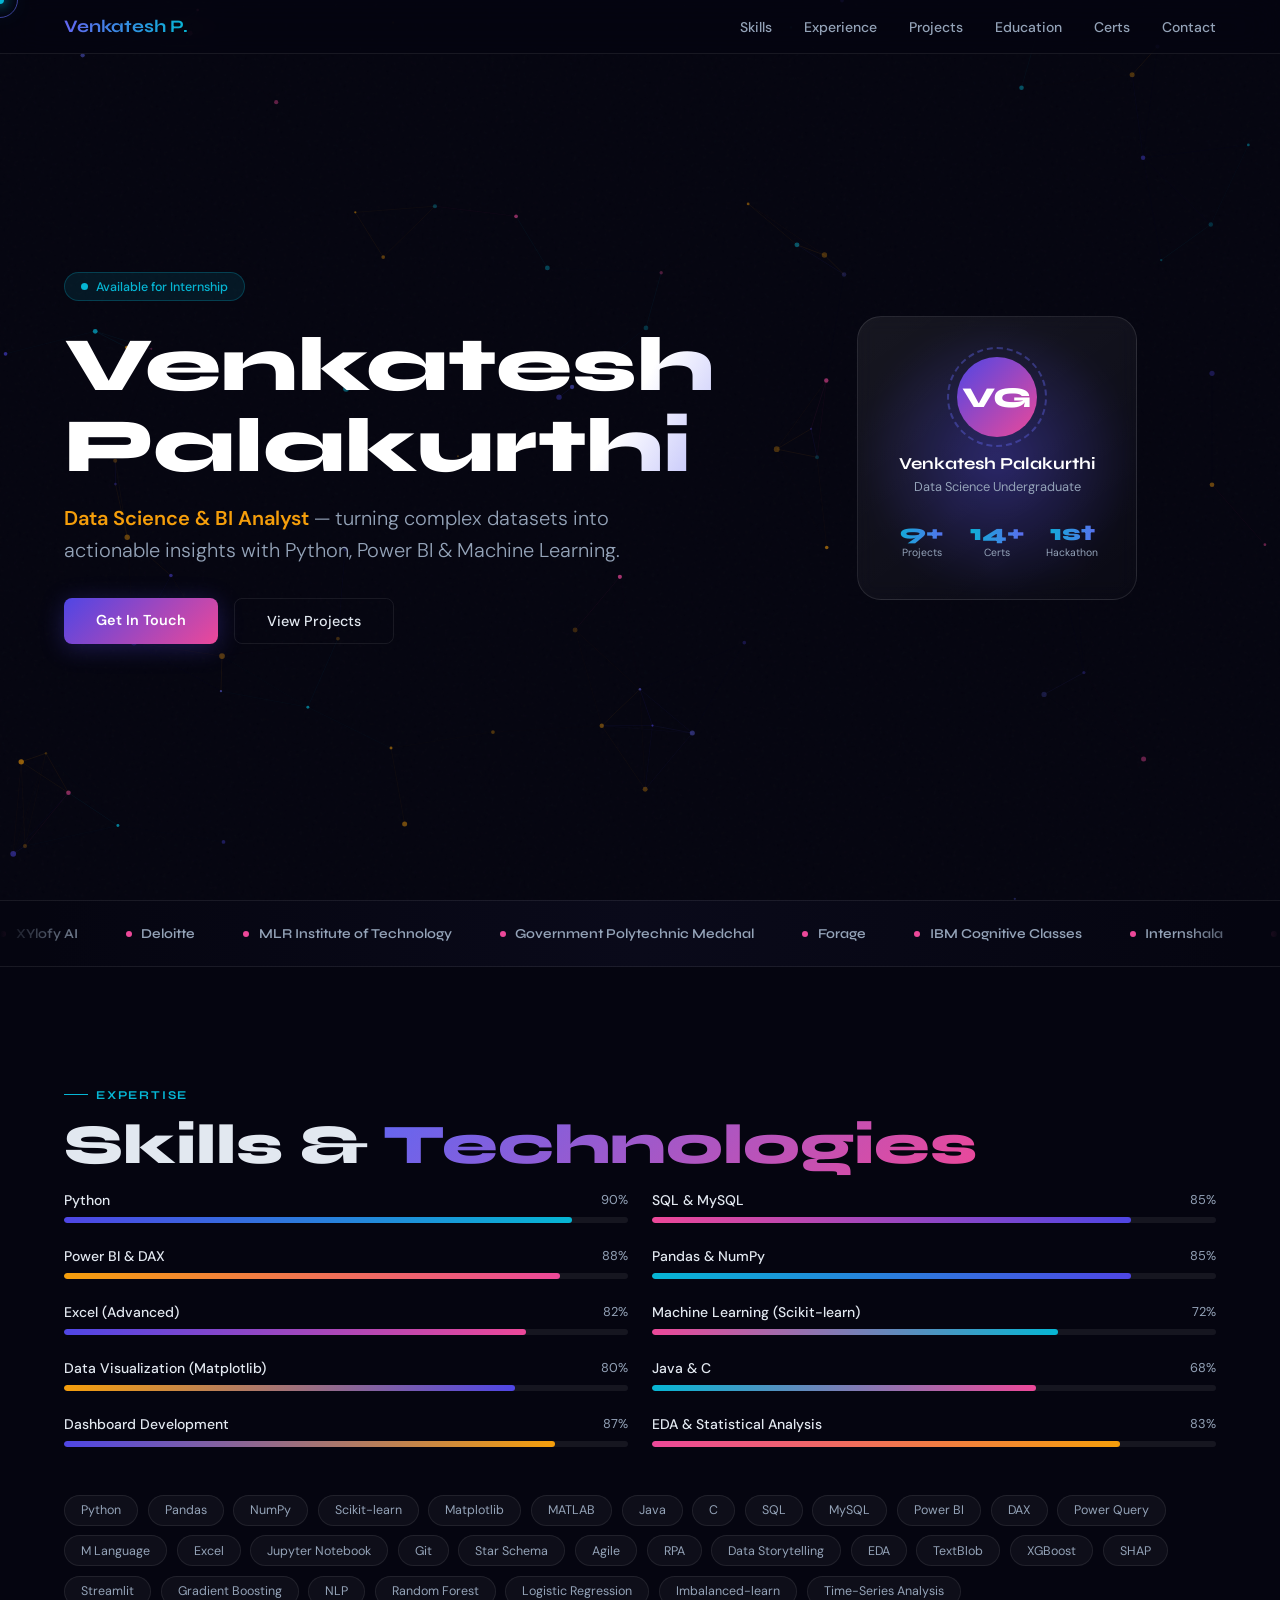
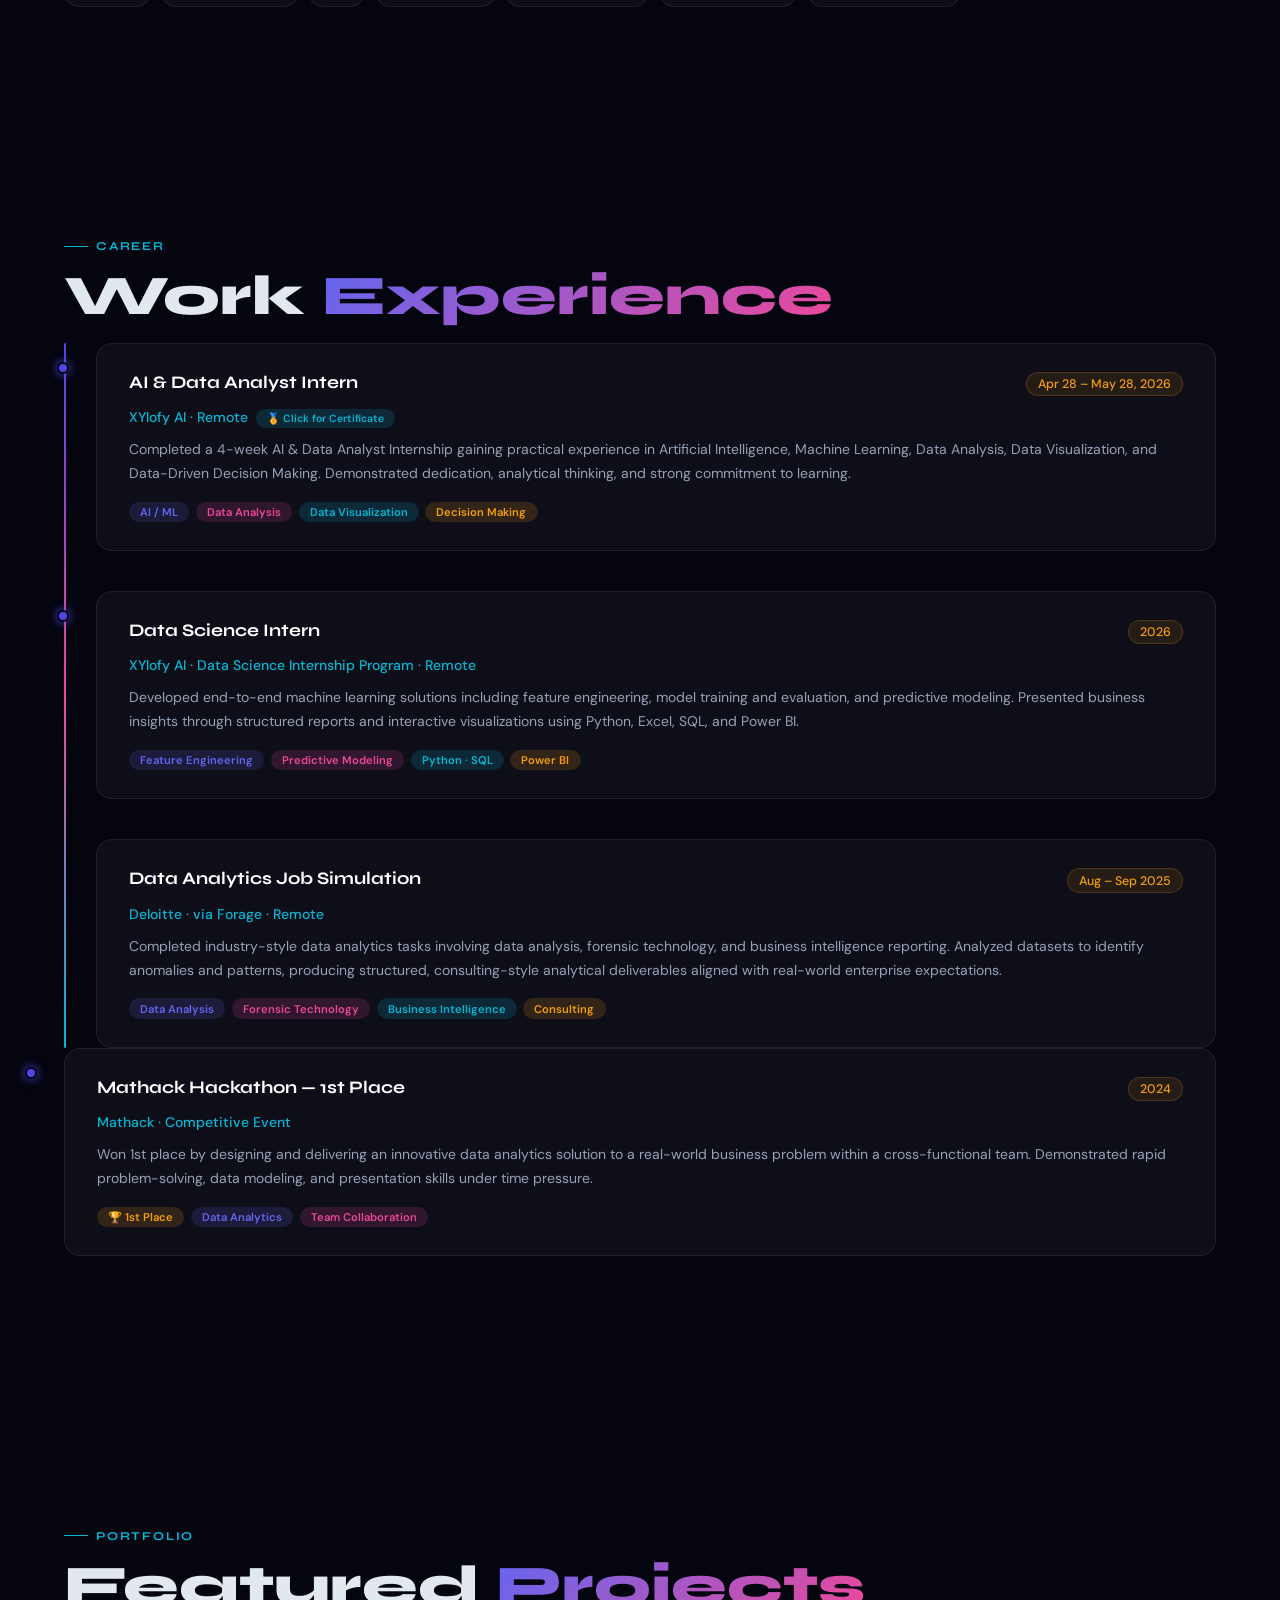
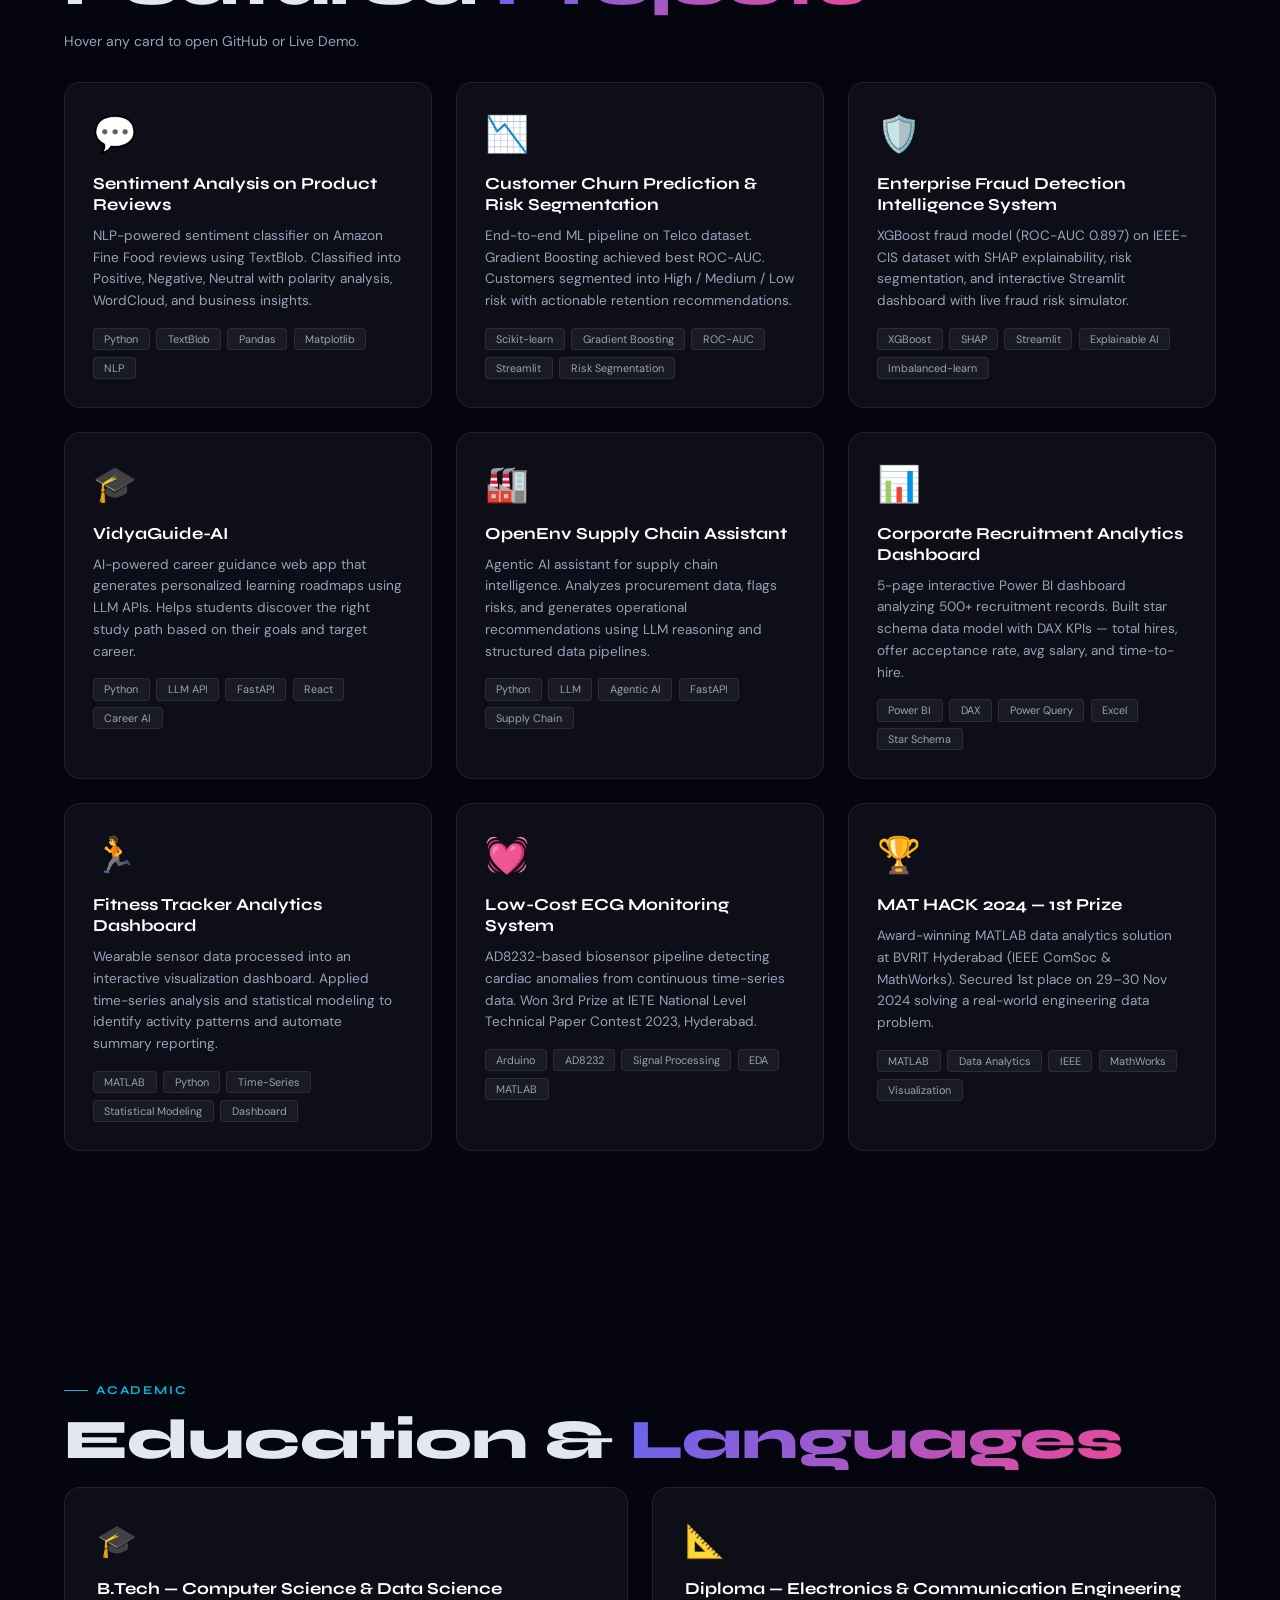
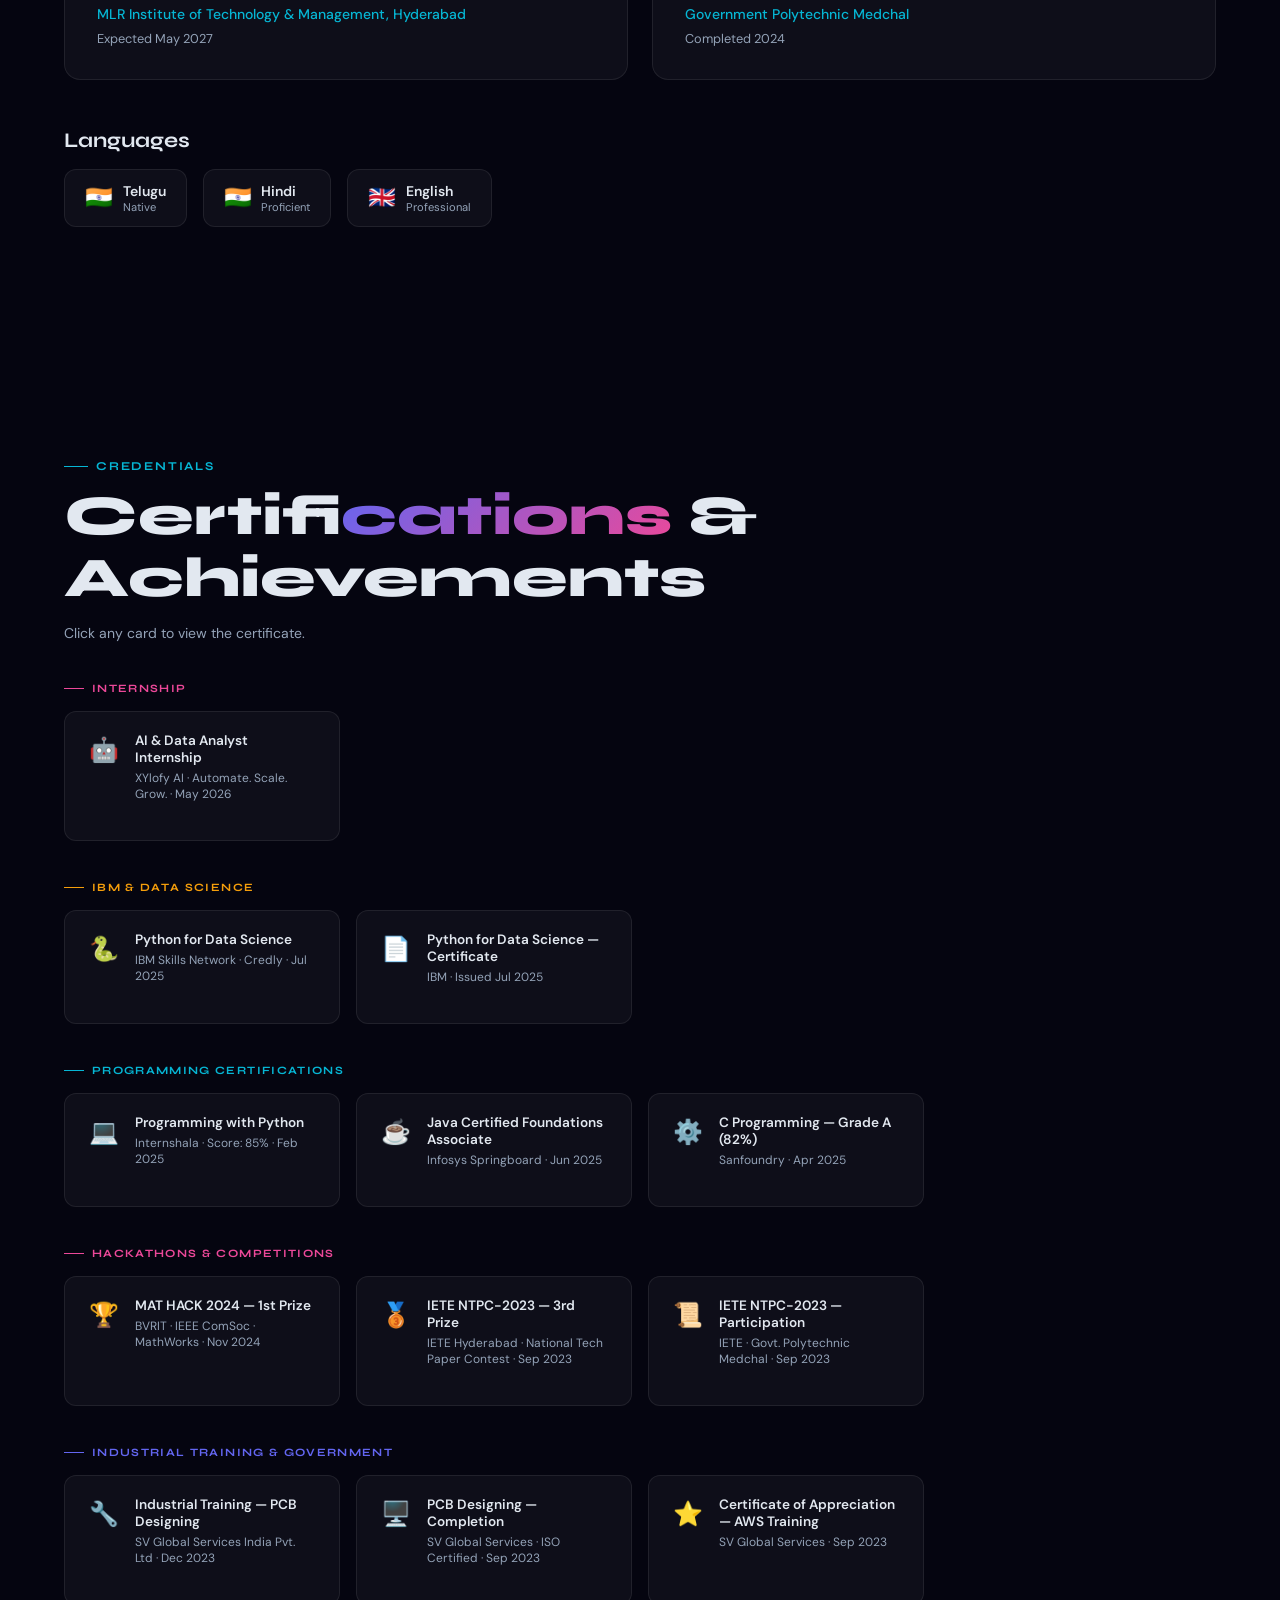
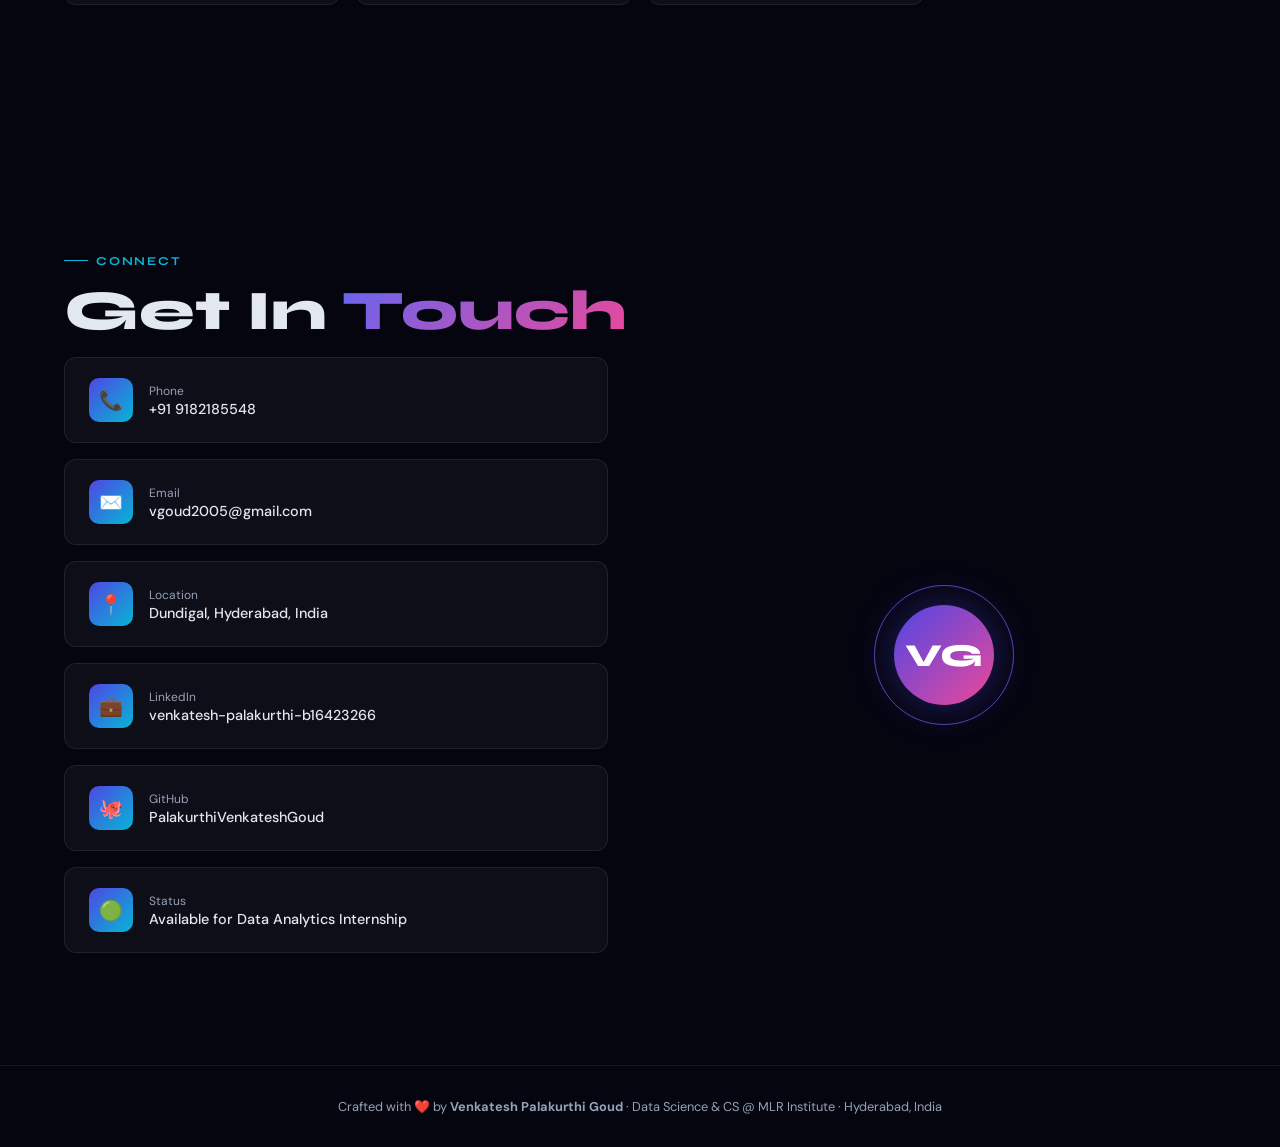
==== commit 720bf477: "Update index.html" ====
--- a/index.html
+++ b/index.html
@@ -531,7 +531,48 @@
   color: var(--text-muted);
 }
 
-/* ===== EDUCATION ===== */
+.project-links {
+  position: absolute; inset: 0;
+  background: linear-gradient(160deg, rgba(5,5,16,0.92) 0%, rgba(79,70,229,0.18) 100%);
+  border-radius: 16px;
+  display: flex;
+  align-items: center;
+  justify-content: center;
+  gap: 1rem;
+  opacity: 0;
+  transition: opacity 0.3s ease;
+  z-index: 10;
+  backdrop-filter: blur(4px);
+}
+.project-card:hover .project-links { opacity: 1; }
+.proj-link-btn {
+  display: flex; align-items: center; gap: 0.5rem;
+  padding: 0.6rem 1.2rem;
+  border-radius: 8px;
+  font-family: var(--font-body);
+  font-size: 0.8rem;
+  font-weight: 600;
+  text-decoration: none;
+  transition: transform 0.2s, box-shadow 0.2s;
+  cursor: pointer;
+}
+.proj-link-btn:hover { transform: translateY(-2px); }
+.proj-link-github {
+  background: rgba(255,255,255,0.08);
+  border: 1px solid rgba(255,255,255,0.15);
+  color: #fff;
+}
+.proj-link-github:hover { box-shadow: 0 4px 20px rgba(255,255,255,0.1); border-color: rgba(255,255,255,0.35); }
+.proj-link-live {
+  background: linear-gradient(135deg, var(--indigo), var(--cyan));
+  border: 1px solid transparent;
+  color: #fff;
+  box-shadow: 0 4px 16px rgba(79,70,229,0.3);
+}
+.proj-link-live:hover { box-shadow: 0 6px 24px rgba(79,70,229,0.55); }
+.proj-link-icon { font-size: 1rem; line-height: 1; }
+
+
 #education { }
 .edu-grid { display: grid; grid-template-columns: 1fr 1fr; gap: 1.5rem; margin-bottom: 3rem; }
 .edu-card {
@@ -666,7 +707,21 @@
   display: flex; gap: 1rem; align-items: flex-start;
   transition: border-color 0.3s, transform 0.3s;
 }
-.cert-card:hover { border-color: rgba(245,158,11,0.4); transform: translateY(-3px); }
+.cert-view-hint {
+  font-size: 0.68rem;
+  color: var(--cyan);
+  margin-top: 0.3rem;
+  opacity: 0;
+  transition: opacity 0.2s;
+}
+.cert-card:hover .cert-view-hint { opacity: 1; }
+.cert-card:hover {
+  border-color: rgba(245,158,11,0.4);
+  transform: translateY(-3px);
+  box-shadow: 0 6px 24px rgba(245,158,11,0.1);
+}
+
+
 .cert-icon { font-size: 1.5rem; flex-shrink: 0; margin-top: 0.1rem; }
 .cert-name { font-size: 0.85rem; font-weight: 600; color: var(--text); margin-bottom: 0.2rem; }
 .cert-issuer { font-size: 0.75rem; color: var(--text-muted); }
@@ -751,11 +806,11 @@
         <div class="card-role">Data Science Undergraduate</div>
         <div class="card-stats">
           <div class="stat">
-            <div class="stat-num">7+</div>
+            <div class="stat-num">9+</div>
             <div class="stat-lbl">Projects</div>
           </div>
           <div class="stat">
-            <div class="stat-num">5+</div>
+            <div class="stat-num">14+</div>
             <div class="stat-lbl">Certs</div>
           </div>
           <div class="stat">
@@ -771,6 +826,7 @@
 <!-- MARQUEE -->
 <div class="marquee-wrap">
   <div class="marquee-track" id="marquee">
+    <span class="marquee-item"><span class="marquee-dot"></span> XYlofy AI</span>
     <span class="marquee-item"><span class="marquee-dot"></span> Deloitte</span>
     <span class="marquee-item"><span class="marquee-dot"></span> MLR Institute of Technology</span>
     <span class="marquee-item"><span class="marquee-dot"></span> Government Polytechnic Medchal</span>
@@ -892,6 +948,42 @@
   <div class="timeline">
     <div class="timeline-item">
       <div class="timeline-dot"></div>
+      <div class="exp-card" onclick="openCertModal('cert_xylofy_internship','AI & Data Analyst Intern — XYlofy AI · Certificate of Internship','img')" style="cursor:pointer;" title="Click to view internship certificate">
+        <div class="exp-header">
+          <div class="exp-title">AI & Data Analyst Intern</div>
+          <div class="exp-date">Apr 28 – May 28, 2026</div>
+        </div>
+        <div class="exp-company">XYlofy AI · Remote &nbsp;<span class="badge badge-cyan" style="font-size:0.65rem;">🏅 Click for Certificate</span></div>
+        <div class="exp-desc">
+          Completed a 4-week AI & Data Analyst Internship gaining practical experience in Artificial Intelligence, Machine Learning, Data Analysis, Data Visualization, and Data-Driven Decision Making. Demonstrated dedication, analytical thinking, and strong commitment to learning.
+        </div>
+        <div class="badge-row">
+          <span class="badge badge-indigo">AI / ML</span>
+          <span class="badge badge-pink">Data Analysis</span>
+          <span class="badge badge-cyan">Data Visualization</span>
+          <span class="badge badge-amber">Decision Making</span>
+        </div>
+      </div>
+    </div>
+    <div class="timeline-item">
+      <div class="timeline-dot"></div>
+      <div class="exp-card">
+        <div class="exp-header">
+          <div class="exp-title">Data Science Intern</div>
+          <div class="exp-date">2026</div>
+        </div>
+        <div class="exp-company">XYlofy AI · Data Science Internship Program · Remote</div>
+        <div class="exp-desc">
+          Developed end-to-end machine learning solutions including feature engineering, model training and evaluation, and predictive modeling. Presented business insights through structured reports and interactive visualizations using Python, Excel, SQL, and Power BI.
+        </div>
+        <div class="badge-row">
+          <span class="badge badge-indigo">Feature Engineering</span>
+          <span class="badge badge-pink">Predictive Modeling</span>
+          <span class="badge badge-cyan">Python · SQL</span>
+          <span class="badge badge-amber">Power BI</span>
+        </div>
+      </div>
+    </div>
       <div class="exp-card">
         <div class="exp-header">
           <div class="exp-title">Data Analytics Job Simulation</div>
@@ -935,103 +1027,103 @@
   <div class="reveal">
     <div class="section-label">Portfolio</div>
     <h2 class="section-title">Featured <span>Projects</span></h2>
+    <p style="color:var(--text-muted);font-size:0.875rem;margin-bottom:2rem;">Hover any card to open GitHub or Live Demo.</p>
   </div>
   <div class="projects-grid">
+
     <div class="project-card">
+      <div class="project-links">
+        <a href="https://github.com/PalakurthiVenkateshGoud/sentiment-analysis-product-reviews" target="_blank" rel="noopener noreferrer" class="proj-link-btn proj-link-github"><span class="proj-link-icon">🐙</span> GitHub</a>
+        <a href="https://sentiment-analysis-rev-dashboard.streamlit.app/" target="_blank" rel="noopener noreferrer" class="proj-link-btn proj-link-live"><span class="proj-link-icon">🚀</span> Live Demo</a>
+      </div>
+      <div class="project-emoji">💬</div>
+      <div class="project-name">Sentiment Analysis on Product Reviews</div>
+      <div class="project-desc">NLP-powered sentiment classifier on Amazon Fine Food reviews using TextBlob. Classified into Positive, Negative, Neutral with polarity analysis, WordCloud, and business insights.</div>
+      <div class="project-tags"><span class="tag">Python</span><span class="tag">TextBlob</span><span class="tag">Pandas</span><span class="tag">Matplotlib</span><span class="tag">NLP</span></div>
+    </div>
+
+    <div class="project-card">
+      <div class="project-links">
+        <a href="https://github.com/PalakurthiVenkateshGoud/Customer-Churn-Intelligence-System/tree/main" target="_blank" rel="noopener noreferrer" class="proj-link-btn proj-link-github"><span class="proj-link-icon">🐙</span> GitHub</a>
+        <a href="https://customer-retention-dashboard.streamlit.app/" target="_blank" rel="noopener noreferrer" class="proj-link-btn proj-link-live"><span class="proj-link-icon">🚀</span> Live Demo</a>
+      </div>
+      <div class="project-emoji">📉</div>
+      <div class="project-name">Customer Churn Prediction & Risk Segmentation</div>
+      <div class="project-desc">End-to-end ML pipeline on Telco dataset. Gradient Boosting achieved best ROC-AUC. Customers segmented into High / Medium / Low risk with actionable retention recommendations.</div>
+      <div class="project-tags"><span class="tag">Scikit-learn</span><span class="tag">Gradient Boosting</span><span class="tag">ROC-AUC</span><span class="tag">Streamlit</span><span class="tag">Risk Segmentation</span></div>
+    </div>
+
+    <div class="project-card">
+      <div class="project-links">
+        <a href="https://github.com/PalakurthiVenkateshGoud/Enterprise-Fraud-Detection-System" target="_blank" rel="noopener noreferrer" class="proj-link-btn proj-link-github"><span class="proj-link-icon">🐙</span> GitHub</a>
+        <a href="https://enterprise-fraud-detection-system.streamlit.app/#fraud-distribution" target="_blank" rel="noopener noreferrer" class="proj-link-btn proj-link-live"><span class="proj-link-icon">🚀</span> Live Demo</a>
+      </div>
+      <div class="project-emoji">🛡️</div>
+      <div class="project-name">Enterprise Fraud Detection Intelligence System</div>
+      <div class="project-desc">XGBoost fraud model (ROC-AUC 0.897) on IEEE-CIS dataset with SHAP explainability, risk segmentation, and interactive Streamlit dashboard with live fraud risk simulator.</div>
+      <div class="project-tags"><span class="tag">XGBoost</span><span class="tag">SHAP</span><span class="tag">Streamlit</span><span class="tag">Explainable AI</span><span class="tag">Imbalanced-learn</span></div>
+    </div>
+
+    <div class="project-card">
+      <div class="project-links">
+        <a href="https://github.com/PalakurthiVenkateshGoud/VidyaGuide-AI" target="_blank" rel="noopener noreferrer" class="proj-link-btn proj-link-github"><span class="proj-link-icon">🐙</span> GitHub</a>
+      </div>
+      <div class="project-emoji">🎓</div>
+      <div class="project-name">VidyaGuide-AI</div>
+      <div class="project-desc">AI-powered career guidance web app that generates personalized learning roadmaps using LLM APIs. Helps students discover the right study path based on their goals and target career.</div>
+      <div class="project-tags"><span class="tag">Python</span><span class="tag">LLM API</span><span class="tag">FastAPI</span><span class="tag">React</span><span class="tag">Career AI</span></div>
+    </div>
+
+    <div class="project-card">
+      <div class="project-links">
+        <a href="https://github.com/PalakurthiVenkateshGoud/openenv-supply-chain-assistant" target="_blank" rel="noopener noreferrer" class="proj-link-btn proj-link-github"><span class="proj-link-icon">🐙</span> GitHub</a>
+      </div>
+      <div class="project-emoji">🏭</div>
+      <div class="project-name">OpenEnv Supply Chain Assistant</div>
+      <div class="project-desc">Agentic AI assistant for supply chain intelligence. Analyzes procurement data, flags risks, and generates operational recommendations using LLM reasoning and structured data pipelines.</div>
+      <div class="project-tags"><span class="tag">Python</span><span class="tag">LLM</span><span class="tag">Agentic AI</span><span class="tag">FastAPI</span><span class="tag">Supply Chain</span></div>
+    </div>
+
+    <div class="project-card">
+      <div class="project-links">
+        <a href="https://github.com/PalakurthiVenkateshGoud/Corporate-Recruitment-Analytics-Dashboard" target="_blank" rel="noopener noreferrer" class="proj-link-btn proj-link-github"><span class="proj-link-icon">🐙</span> GitHub</a>
+      </div>
       <div class="project-emoji">📊</div>
       <div class="project-name">Corporate Recruitment Analytics Dashboard</div>
-      <div class="project-desc">5-page interactive Power BI dashboard analyzing 500+ recruitment records across 10–15 companies. Built star schema data model with DAX KPIs — total hires, offer acceptance rate, average salary, and time-to-hire.</div>
-      <div class="project-tags">
-        <span class="tag">Power BI</span>
-        <span class="tag">DAX</span>
-        <span class="tag">Power Query</span>
-        <span class="tag">Excel</span>
-        <span class="tag">Star Schema</span>
-      </div>
-    </div>
+      <div class="project-desc">5-page interactive Power BI dashboard analyzing 500+ recruitment records. Built star schema data model with DAX KPIs — total hires, offer acceptance rate, avg salary, and time-to-hire.</div>
+      <div class="project-tags"><span class="tag">Power BI</span><span class="tag">DAX</span><span class="tag">Power Query</span><span class="tag">Excel</span><span class="tag">Star Schema</span></div>
+    </div>
+
     <div class="project-card">
+      <div class="project-links">
+        <a href="https://github.com/PalakurthiVenkateshGoud/Fitness_Tracking_Using_MATLAB" target="_blank" rel="noopener noreferrer" class="proj-link-btn proj-link-github"><span class="proj-link-icon">🐙</span> GitHub</a>
+      </div>
+      <div class="project-emoji">🏃</div>
+      <div class="project-name">Fitness Tracker Analytics Dashboard</div>
+      <div class="project-desc">Wearable sensor data processed into an interactive visualization dashboard. Applied time-series analysis and statistical modeling to identify activity patterns and automate summary reporting.</div>
+      <div class="project-tags"><span class="tag">MATLAB</span><span class="tag">Python</span><span class="tag">Time-Series</span><span class="tag">Statistical Modeling</span><span class="tag">Dashboard</span></div>
+    </div>
+
+    <div class="project-card">
+      <div class="project-links">
+        <a href="https://github.com/PalakurthiVenkateshGoud/Low-Cost-ECG-Heart-Monitoring-System" target="_blank" rel="noopener noreferrer" class="proj-link-btn proj-link-github"><span class="proj-link-icon">🐙</span> GitHub</a>
+      </div>
       <div class="project-emoji">💓</div>
       <div class="project-name">Low-Cost ECG Monitoring System</div>
-      <div class="project-desc">Designed a biosensor data pipeline using signal processing algorithms to detect cardiac anomalies from continuous time-series data. Performed EDA and pattern recognition to extract health insights.</div>
-      <div class="project-tags">
-        <span class="tag">Signal Processing</span>
-        <span class="tag">EDA</span>
-        <span class="tag">Time-Series</span>
-        <span class="tag">MATLAB</span>
-        <span class="tag">Python</span>
-      </div>
-    </div>
+      <div class="project-desc">AD8232-based biosensor pipeline detecting cardiac anomalies from continuous time-series data. Won 3rd Prize at IETE National Level Technical Paper Contest 2023, Hyderabad.</div>
+      <div class="project-tags"><span class="tag">Arduino</span><span class="tag">AD8232</span><span class="tag">Signal Processing</span><span class="tag">EDA</span><span class="tag">MATLAB</span></div>
+    </div>
+
     <div class="project-card">
-      <div class="project-emoji">🏃</div>
-      <div class="project-name">Fitness Tracker Analytics Dashboard</div>
-      <div class="project-desc">End-to-end analytics solution processing wearable sensor data into an interactive visualization dashboard with trend analysis. Applied time-series analysis and statistical modeling to identify activity patterns.</div>
-      <div class="project-tags">
-        <span class="tag">Python</span>
-        <span class="tag">Time-Series</span>
-        <span class="tag">Data Viz</span>
-        <span class="tag">Statistical Modeling</span>
-        <span class="tag">Dashboard</span>
-      </div>
-    </div>
-    <div class="project-card">
+      <div class="project-links">
+        <a href="https://github.com/PalakurthiVenkateshGoud" target="_blank" rel="noopener noreferrer" class="proj-link-btn proj-link-github"><span class="proj-link-icon">🐙</span> GitHub</a>
+      </div>
       <div class="project-emoji">🏆</div>
-      <div class="project-name">Mathack Hackathon — Data-Driven Solution</div>
-      <div class="project-desc">Award-winning data analytics solution addressing a real-world business problem. Delivered under competitive conditions with cross-functional team, combining rapid data exploration and insightful visualizations.</div>
-      <div class="project-tags">
-        <span class="tag">Data Analytics</span>
-        <span class="tag">Python</span>
-        <span class="tag">Visualization</span>
-        <span class="tag">Problem Solving</span>
-      </div>
-    </div>
-    <div class="project-card">
-      <div class="project-emoji">🔍</div>
-      <div class="project-name">Deloitte Analytics Simulation</div>
-      <div class="project-desc">Industry-style analytical tasks covering data forensics and BI reporting. Produced structured, consulting-grade deliverables by identifying dataset anomalies and patterns mimicking enterprise analytics workflows.</div>
-      <div class="project-tags">
-        <span class="tag">BI Reporting</span>
-        <span class="tag">Data Forensics</span>
-        <span class="tag">Analytics</span>
-        <span class="tag">Excel</span>
-      </div>
-    </div>
-    <div class="project-card">
-      <div class="project-emoji">💬</div>
-      <div class="project-name">Sentiment Analysis on Product Reviews</div>
-      <div class="project-desc">NLP-powered sentiment classifier on Amazon Fine Food reviews using TextBlob. Classified reviews into Positive, Negative, and Neutral with polarity analysis, WordCloud visualization, and business insight generation.</div>
-      <div class="project-tags">
-        <span class="tag">Python</span>
-        <span class="tag">TextBlob</span>
-        <span class="tag">Pandas</span>
-        <span class="tag">Matplotlib</span>
-        <span class="tag">Seaborn</span>
-        <span class="tag">NLP</span>
-      </div>
-    </div>
-    <div class="project-card">
-      <div class="project-emoji">📉</div>
-      <div class="project-name">Customer Churn Prediction & Risk Segmentation</div>
-      <div class="project-desc">End-to-end ML pipeline on Telco churn dataset. Evaluated Logistic Regression, Random Forest, and Gradient Boosting — GB achieved best ROC-AUC. Segmented customers into High / Medium / Low risk with actionable retention recommendations.</div>
-      <div class="project-tags">
-        <span class="tag">Python</span>
-        <span class="tag">Scikit-learn</span>
-        <span class="tag">Gradient Boosting</span>
-        <span class="tag">ROC-AUC</span>
-        <span class="tag">Risk Segmentation</span>
-      </div>
-    </div>
-    <div class="project-card">
-      <div class="project-emoji">🛡️</div>
-      <div class="project-name">Enterprise Fraud Detection Intelligence System</div>
-      <div class="project-desc">Full fraud analytics pipeline on IEEE-CIS dataset: XGBoost fraud model (ROC-AUC 0.897), SHAP explainability, risk segmentation, and an interactive Streamlit dashboard with a live fraud risk simulator.</div>
-      <div class="project-tags">
-        <span class="tag">XGBoost</span>
-        <span class="tag">SHAP</span>
-        <span class="tag">Streamlit</span>
-        <span class="tag">Imbalanced-learn</span>
-        <span class="tag">Explainable AI</span>
-      </div>
-    </div>
+      <div class="project-name">MAT HACK 2024 — 1st Prize</div>
+      <div class="project-desc">Award-winning MATLAB data analytics solution at BVRIT Hyderabad (IEEE ComSoc & MathWorks). Secured 1st place on 29–30 Nov 2024 solving a real-world engineering data problem.</div>
+      <div class="project-tags"><span class="tag">MATLAB</span><span class="tag">Data Analytics</span><span class="tag">IEEE</span><span class="tag">MathWorks</span><span class="tag">Visualization</span></div>
+    </div>
+
   </div>
 </section>
 <section id="education">
@@ -1072,32 +1164,122 @@
   </div>
 </section>
 
+<!-- ===== CERT MODAL ===== -->
+<div id="cert-modal" style="display:none;position:fixed;inset:0;z-index:9000;align-items:center;justify-content:center;">
+  <div id="cert-modal-bg" style="position:absolute;inset:0;background:rgba(5,5,16,0.88);backdrop-filter:blur(12px);" onclick="closeCertModal()"></div>
+  <div style="position:relative;z-index:1;width:min(900px,95vw);max-height:92vh;background:rgba(15,15,34,0.98);border:1px solid rgba(255,255,255,0.1);border-radius:20px;overflow:hidden;display:flex;flex-direction:column;">
+    <div style="display:flex;align-items:center;justify-content:space-between;padding:1.1rem 1.5rem;border-bottom:1px solid rgba(255,255,255,0.08);flex-shrink:0;">
+      <div id="cert-modal-title" style="font-family:'Syne',sans-serif;font-size:0.95rem;font-weight:700;color:#fff;flex:1;margin-right:1rem;"></div>
+      <div style="display:flex;gap:0.6rem;align-items:center;flex-shrink:0;">
+        <a id="cert-modal-download" href="#" download target="_blank" style="padding:0.35rem 0.9rem;background:linear-gradient(135deg,#4f46e5,#06b6d4);border-radius:6px;font-size:0.75rem;font-weight:600;color:#fff;text-decoration:none;">⬇ Download</a>
+        <button onclick="closeCertModal()" style="background:rgba(255,255,255,0.08);border:1px solid rgba(255,255,255,0.12);color:#fff;border-radius:6px;width:30px;height:30px;font-size:1rem;cursor:pointer;display:flex;align-items:center;justify-content:center;line-height:1;">✕</button>
+      </div>
+    </div>
+    <div style="flex:1;overflow:auto;padding:1rem;display:flex;align-items:center;justify-content:center;min-height:300px;" id="cert-modal-body">
+      <iframe id="cert-modal-iframe" src="" style="width:100%;height:72vh;border:none;border-radius:8px;background:#fff;display:none;"></iframe>
+      <img id="cert-modal-img" src="" style="max-width:100%;max-height:72vh;border-radius:8px;object-fit:contain;display:none;" alt="Certificate"/>
+    </div>
+  </div>
+</div>
+
 <!-- ===== CERTIFICATIONS ===== -->
 <section id="certifications">
   <div class="reveal">
     <div class="section-label">Credentials</div>
-    <h2 class="section-title">Certifi<span>cations</span></h2>
-  </div>
-  <div class="cert-grid reveal">
-    <div class="cert-card">
-      <div class="cert-icon">📋</div>
-      <div><div class="cert-name">Data Analytics Job Simulation</div><div class="cert-issuer">Deloitte · Forage · Sep 2025</div></div>
-    </div>
-    <div class="cert-card">
+    <h2 class="section-title">Certifi<span>cations</span> & Achievements</h2>
+    <p style="color:var(--text-muted);font-size:0.875rem;margin-bottom:2.5rem;">Click any card to view the certificate.</p>
+  </div>
+
+  <!-- CATEGORY: Internship -->
+  <div style="margin-bottom:0.5rem;" class="reveal">
+    <div style="font-family:var(--font-head);font-size:0.7rem;font-weight:700;letter-spacing:0.12em;text-transform:uppercase;color:var(--pink);margin-bottom:1rem;display:flex;align-items:center;gap:0.5rem;">
+      <span style="display:block;width:20px;height:1px;background:var(--pink);"></span> Internship
+    </div>
+  </div>
+  <div class="cert-grid reveal" style="margin-bottom:2.5rem;">
+    <div class="cert-card" onclick="openCertModal('cert_xylofy_internship','AI & Data Analyst Intern — XYlofy AI · Apr–May 2026','img')" style="cursor:pointer;">
+      <div class="cert-icon">🤖</div>
+      <div><div class="cert-name">AI & Data Analyst Internship</div><div class="cert-issuer">XYlofy AI · Automate. Scale. Grow. · May 2026</div><div class="cert-view-hint">Click to view ↗</div></div>
+    </div>
+  </div>
+
+  <!-- CATEGORY: IBM & Data Science -->
+  <div style="margin-bottom:0.5rem;" class="reveal">
+    <div style="font-family:var(--font-head);font-size:0.7rem;font-weight:700;letter-spacing:0.12em;text-transform:uppercase;color:var(--amber);margin-bottom:1rem;display:flex;align-items:center;gap:0.5rem;">
+      <span style="display:block;width:20px;height:1px;background:var(--amber);"></span> IBM & Data Science
+    </div>
+  </div>
+  <div class="cert-grid reveal" style="margin-bottom:2.5rem;">
+    <div class="cert-card" onclick="openCertModal('cert_ibm_python_badge','Python for Data Science — IBM Skills Network Badge · Jul 2025','img')" style="cursor:pointer;">
       <div class="cert-icon">🐍</div>
-      <div><div class="cert-name">Python for Data Science</div><div class="cert-issuer">IBM / Cognitive Classes</div></div>
-    </div>
-    <div class="cert-card">
+      <div><div class="cert-name">Python for Data Science</div><div class="cert-issuer">IBM Skills Network · Credly · Jul 2025</div><div class="cert-view-hint">Click to view ↗</div></div>
+    </div>
+    <div class="cert-card" onclick="openCertModal('cert_ibm_python_ds','Python for Data Science — IBM Certificate · Jul 2025','pdf')" style="cursor:pointer;">
+      <div class="cert-icon">📄</div>
+      <div><div class="cert-name">Python for Data Science — Certificate</div><div class="cert-issuer">IBM · Issued Jul 2025</div><div class="cert-view-hint">Click to view ↗</div></div>
+    </div>
+  </div>
+
+  <!-- CATEGORY: Python & Programming -->
+  <div style="margin-bottom:0.5rem;" class="reveal">
+    <div style="font-family:var(--font-head);font-size:0.7rem;font-weight:700;letter-spacing:0.12em;text-transform:uppercase;color:var(--cyan);margin-bottom:1rem;display:flex;align-items:center;gap:0.5rem;">
+      <span style="display:block;width:20px;height:1px;background:var(--cyan);"></span> Programming Certifications
+    </div>
+  </div>
+  <div class="cert-grid reveal" style="margin-bottom:2.5rem;">
+    <div class="cert-card" onclick="openCertModal('cert_python_internshala2','Programming with Python — Internshala · Feb 2025','pdf')" style="cursor:pointer;">
       <div class="cert-icon">💻</div>
-      <div><div class="cert-name">Python Programming</div><div class="cert-issuer">Internshala</div></div>
-    </div>
-    <div class="cert-card">
+      <div><div class="cert-name">Programming with Python</div><div class="cert-issuer">Internshala · Score: 85% · Feb 2025</div><div class="cert-view-hint">Click to view ↗</div></div>
+    </div>
+    <div class="cert-card" onclick="openCertModal('cert_java_infosys2','Java Certified Foundations Associate — Infosys Springboard · Jun 2025','pdf')" style="cursor:pointer;">
       <div class="cert-icon">☕</div>
-      <div><div class="cert-name">Java Programming</div><div class="cert-issuer">Infospringboard</div></div>
-    </div>
-    <div class="cert-card">
+      <div><div class="cert-name">Java Certified Foundations Associate</div><div class="cert-issuer">Infosys Springboard · Jun 2025</div><div class="cert-view-hint">Click to view ↗</div></div>
+    </div>
+    <div class="cert-card" onclick="openCertModal('cert_c_sanfoundry','C Programming — Sanfoundry · Grade A Excellent · Apr 2025','pdf')" style="cursor:pointer;">
       <div class="cert-icon">⚙️</div>
-      <div><div class="cert-name">C Programming</div><div class="cert-issuer">Sanfoundry</div></div>
+      <div><div class="cert-name">C Programming — Grade A (82%)</div><div class="cert-issuer">Sanfoundry · Apr 2025</div><div class="cert-view-hint">Click to view ↗</div></div>
+    </div>
+  </div>
+
+  <!-- CATEGORY: Hackathons & Competitions -->
+  <div style="margin-bottom:0.5rem;" class="reveal">
+    <div style="font-family:var(--font-head);font-size:0.7rem;font-weight:700;letter-spacing:0.12em;text-transform:uppercase;color:var(--pink);margin-bottom:1rem;display:flex;align-items:center;gap:0.5rem;">
+      <span style="display:block;width:20px;height:1px;background:var(--pink);"></span> Hackathons & Competitions
+    </div>
+  </div>
+  <div class="cert-grid reveal" style="margin-bottom:2.5rem;">
+    <div class="cert-card" onclick="openCertModal('cert_mathack_2024','MAT HACK 2024 — 1st Prize · BVRIT Hyderabad · IEEE ComSoc','img')" style="cursor:pointer;">
+      <div class="cert-icon">🏆</div>
+      <div><div class="cert-name">MAT HACK 2024 — 1st Prize</div><div class="cert-issuer">BVRIT · IEEE ComSoc · MathWorks · Nov 2024</div><div class="cert-view-hint">Click to view ↗</div></div>
+    </div>
+    <div class="cert-card" onclick="openCertModal('cert_iete_achievement','IETE NTPC-2023 — 3rd Prize · National Technical Paper Contest','img')" style="cursor:pointer;">
+      <div class="cert-icon">🥉</div>
+      <div><div class="cert-name">IETE NTPC-2023 — 3rd Prize</div><div class="cert-issuer">IETE Hyderabad · National Tech Paper Contest · Sep 2023</div><div class="cert-view-hint">Click to view ↗</div></div>
+    </div>
+    <div class="cert-card" onclick="openCertModal('cert_iete_participation','IETE NTPC-2023 — Certificate of Participation','img')" style="cursor:pointer;">
+      <div class="cert-icon">📜</div>
+      <div><div class="cert-name">IETE NTPC-2023 — Participation</div><div class="cert-issuer">IETE · Govt. Polytechnic Medchal · Sep 2023</div><div class="cert-view-hint">Click to view ↗</div></div>
+    </div>
+  </div>
+
+  <!-- CATEGORY: Industrial Training -->
+  <div style="margin-bottom:0.5rem;" class="reveal">
+    <div style="font-family:var(--font-head);font-size:0.7rem;font-weight:700;letter-spacing:0.12em;text-transform:uppercase;color:var(--indigo-light);margin-bottom:1rem;display:flex;align-items:center;gap:0.5rem;">
+      <span style="display:block;width:20px;height:1px;background:var(--indigo-light);"></span> Industrial Training & Government
+    </div>
+  </div>
+  <div class="cert-grid reveal" style="margin-bottom:1rem;">
+    <div class="cert-card" onclick="openCertModal('cert_svgs_training','SV Global Services — 6-Month Industrial Training Certificate · PCB Designing · Dec 2023','img')" style="cursor:pointer;">
+      <div class="cert-icon">🔧</div>
+      <div><div class="cert-name">Industrial Training — PCB Designing</div><div class="cert-issuer">SV Global Services India Pvt. Ltd · Dec 2023</div><div class="cert-view-hint">Click to view ↗</div></div>
+    </div>
+    <div class="cert-card" onclick="openCertModal('cert_svgs_pcb','SV Global Services — Certificate of Completion · PCB Designing · Sep 2023','img')" style="cursor:pointer;">
+      <div class="cert-icon">🖥️</div>
+      <div><div class="cert-name">PCB Designing — Completion</div><div class="cert-issuer">SV Global Services · ISO Certified · Sep 2023</div><div class="cert-view-hint">Click to view ↗</div></div>
+    </div>
+    <div class="cert-card" onclick="openCertModal('cert_svgs_appreciation','SV Global Services — Certificate of Appreciation · AWS Training Workshop · Sep 2023','img')" style="cursor:pointer;">
+      <div class="cert-icon">⭐</div>
+      <div><div class="cert-name">Certificate of Appreciation — AWS Training</div><div class="cert-issuer">SV Global Services · Sep 2023</div><div class="cert-view-hint">Click to view ↗</div></div>
     </div>
   </div>
 </section>
@@ -1264,7 +1446,54 @@
 }, { threshold: 0.5 });
 document.querySelectorAll('.skill-item').forEach(el => skillObs.observe(el));
 
-/* ===== HAMBURGER ===== */
+/* ===== CERT MODAL ===== */
+const CERTS = {
+  "cert_ibm_python_badge": "[data-uri]",
+  "cert_ibm_python_ds": "[data-uri]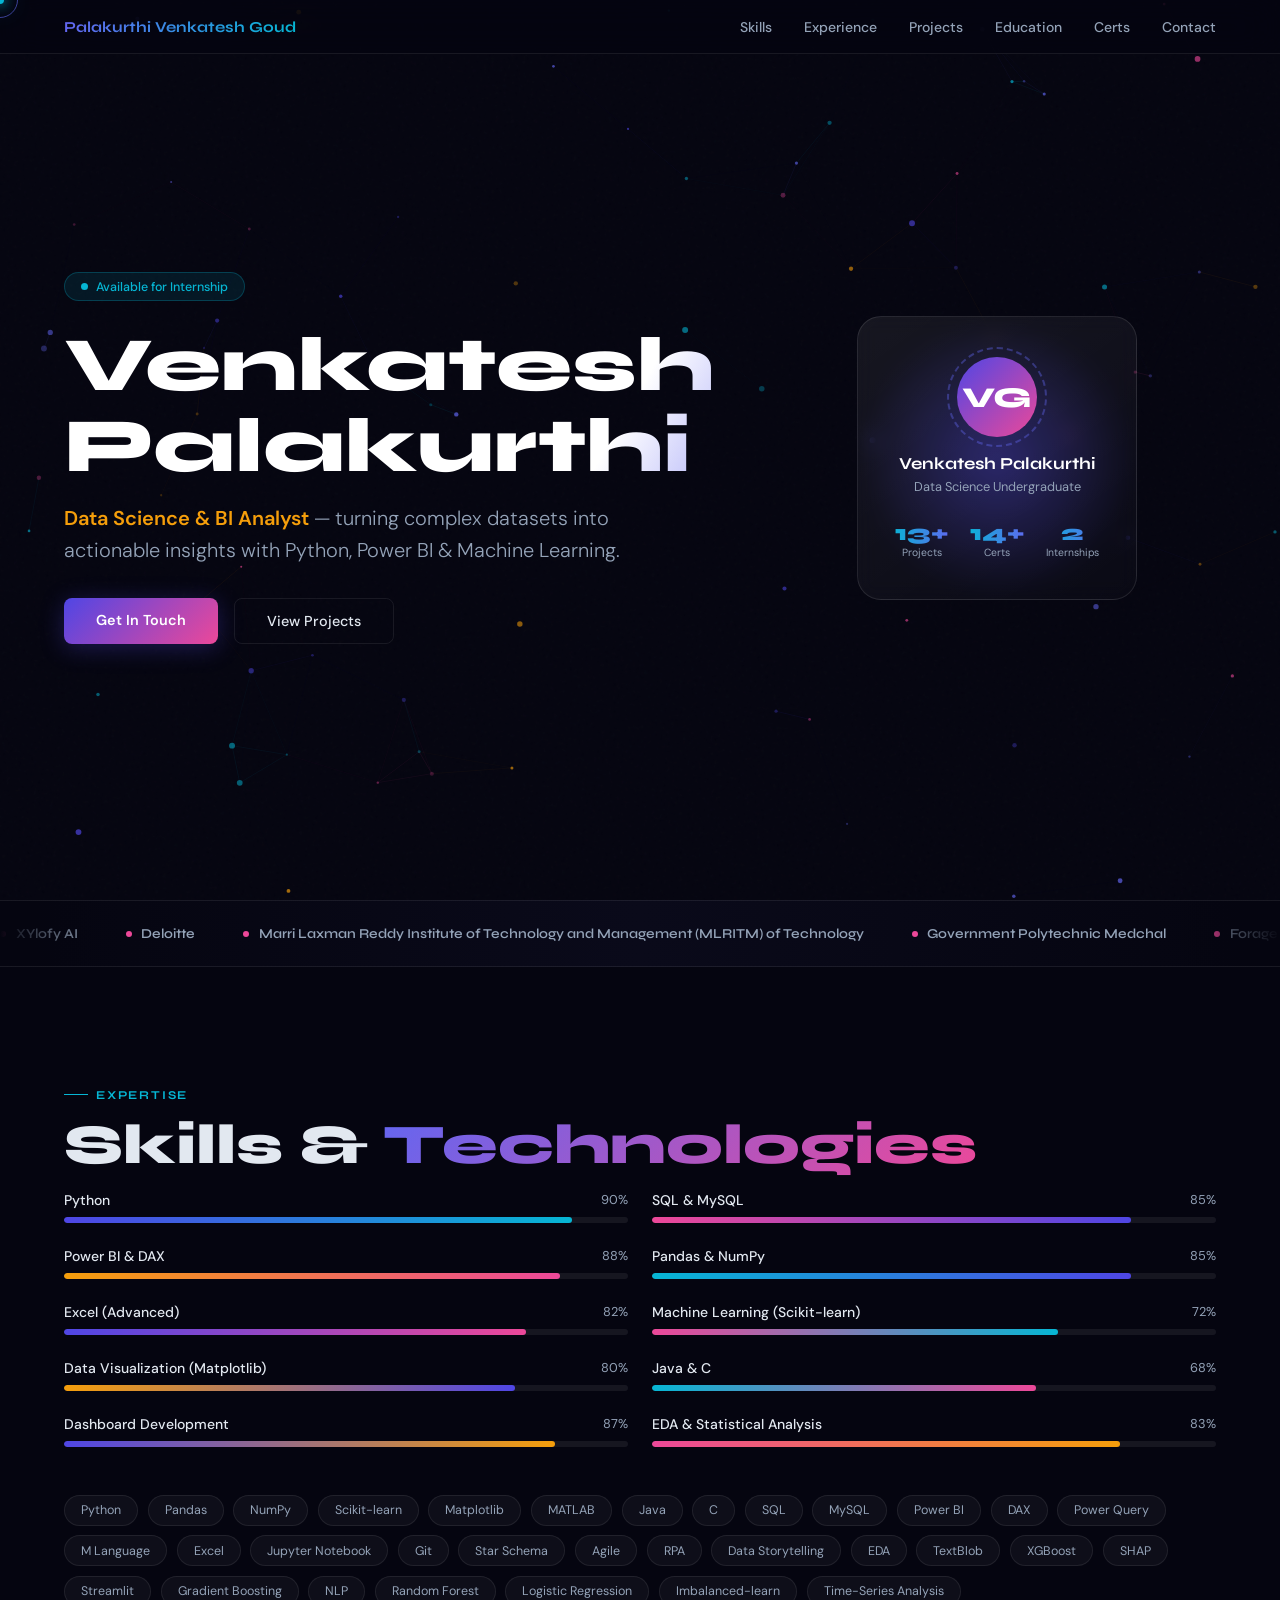
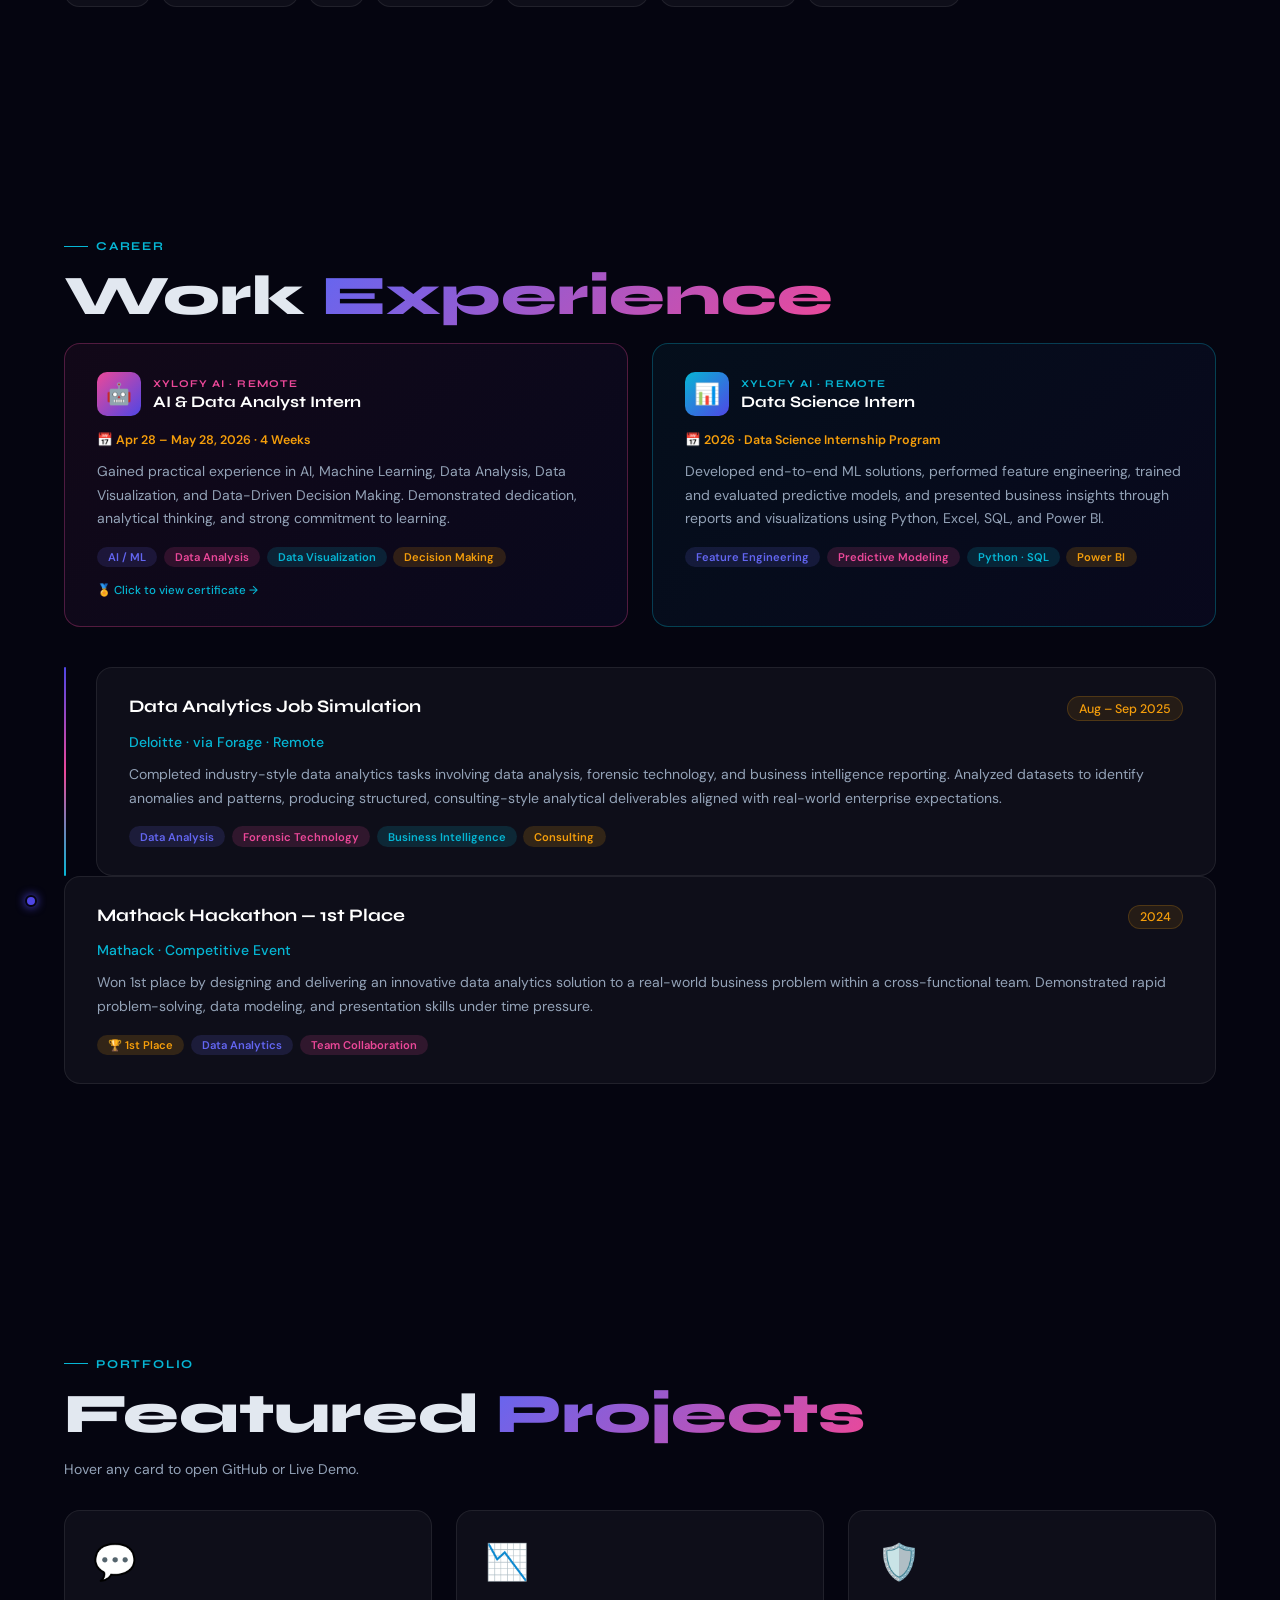
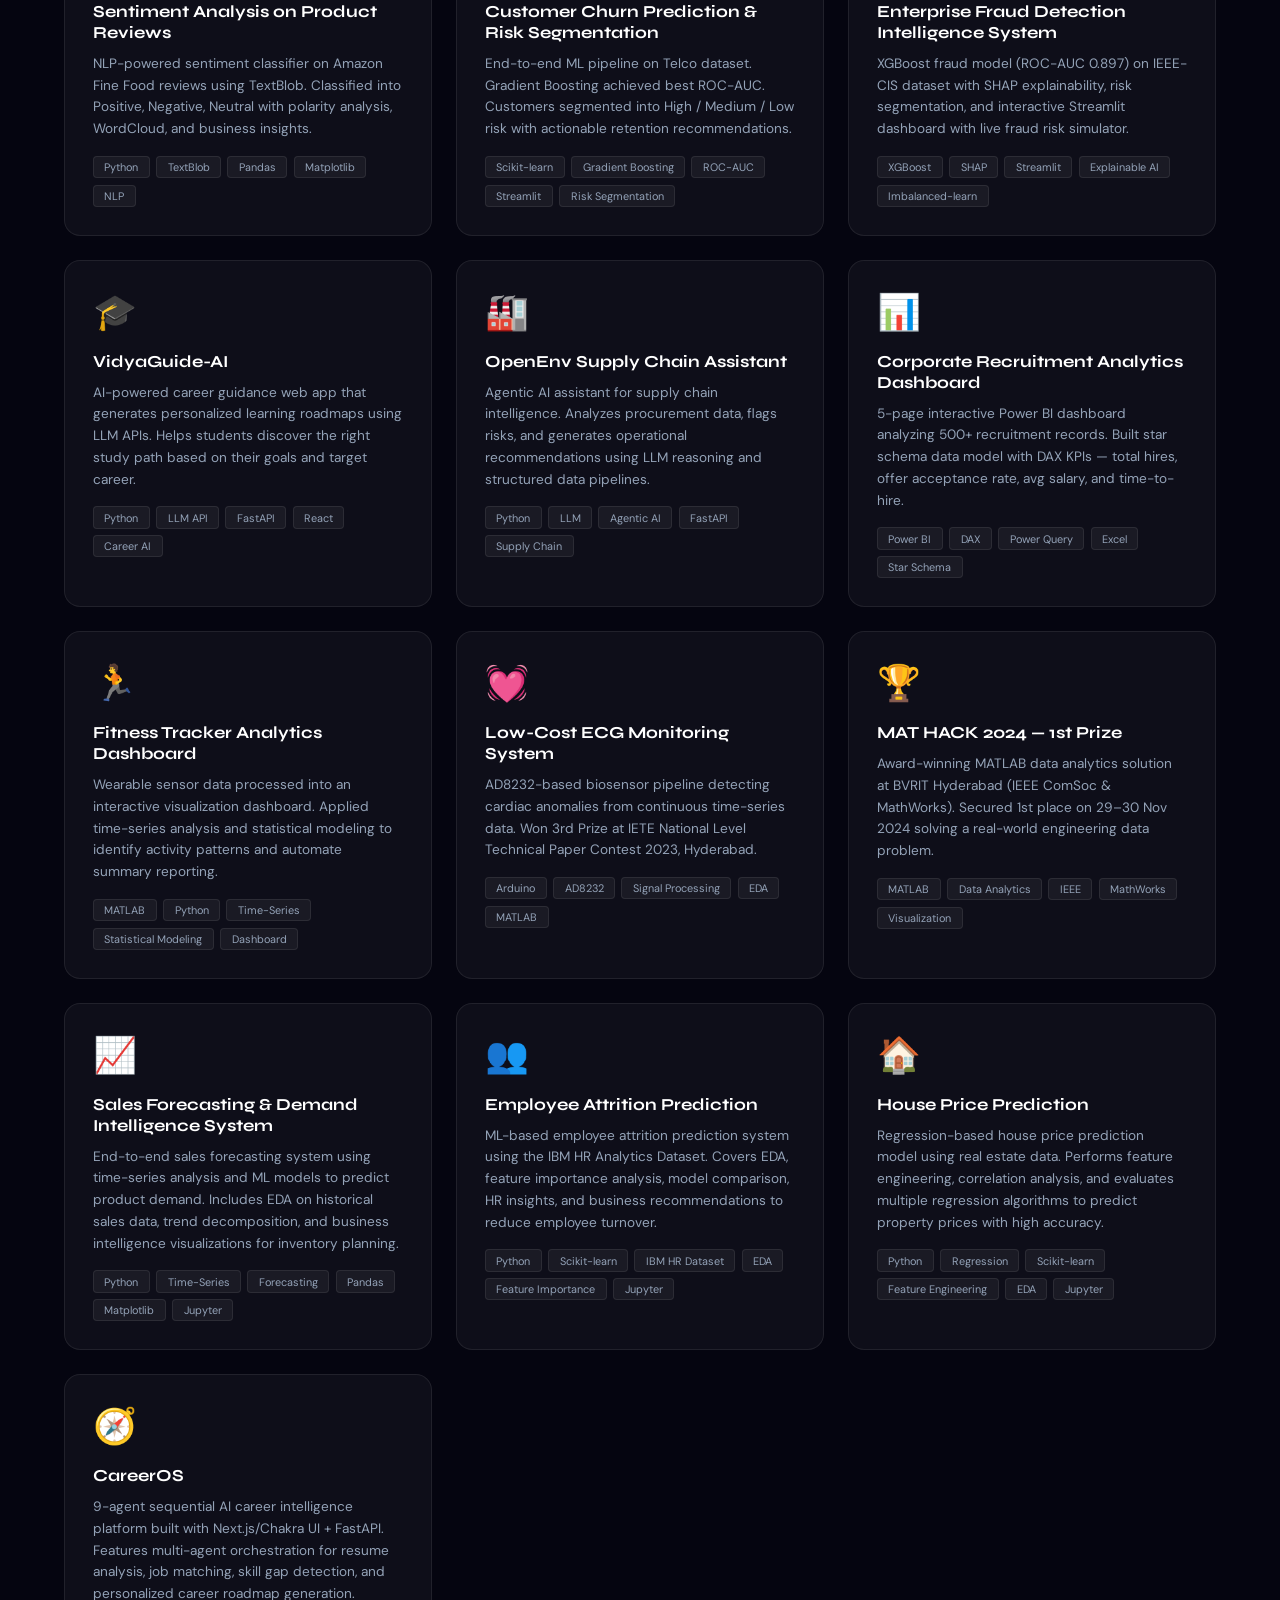
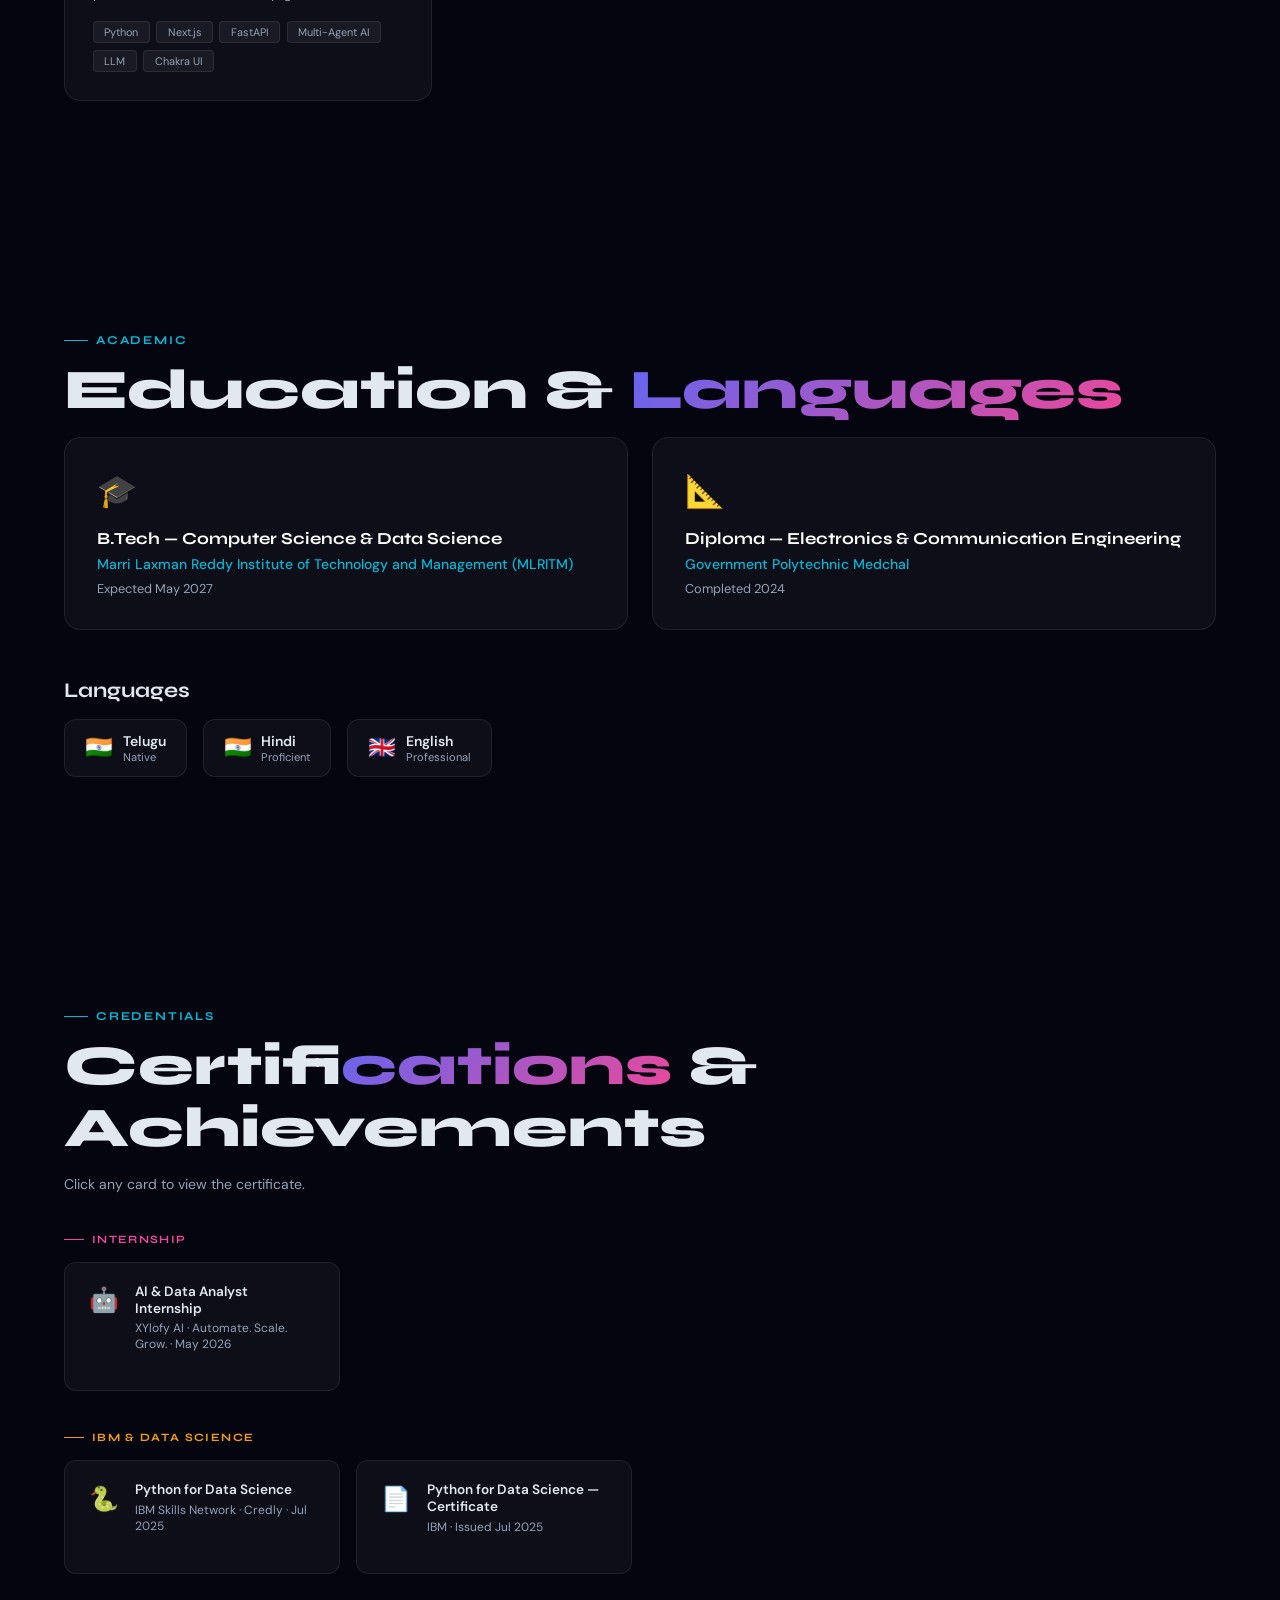
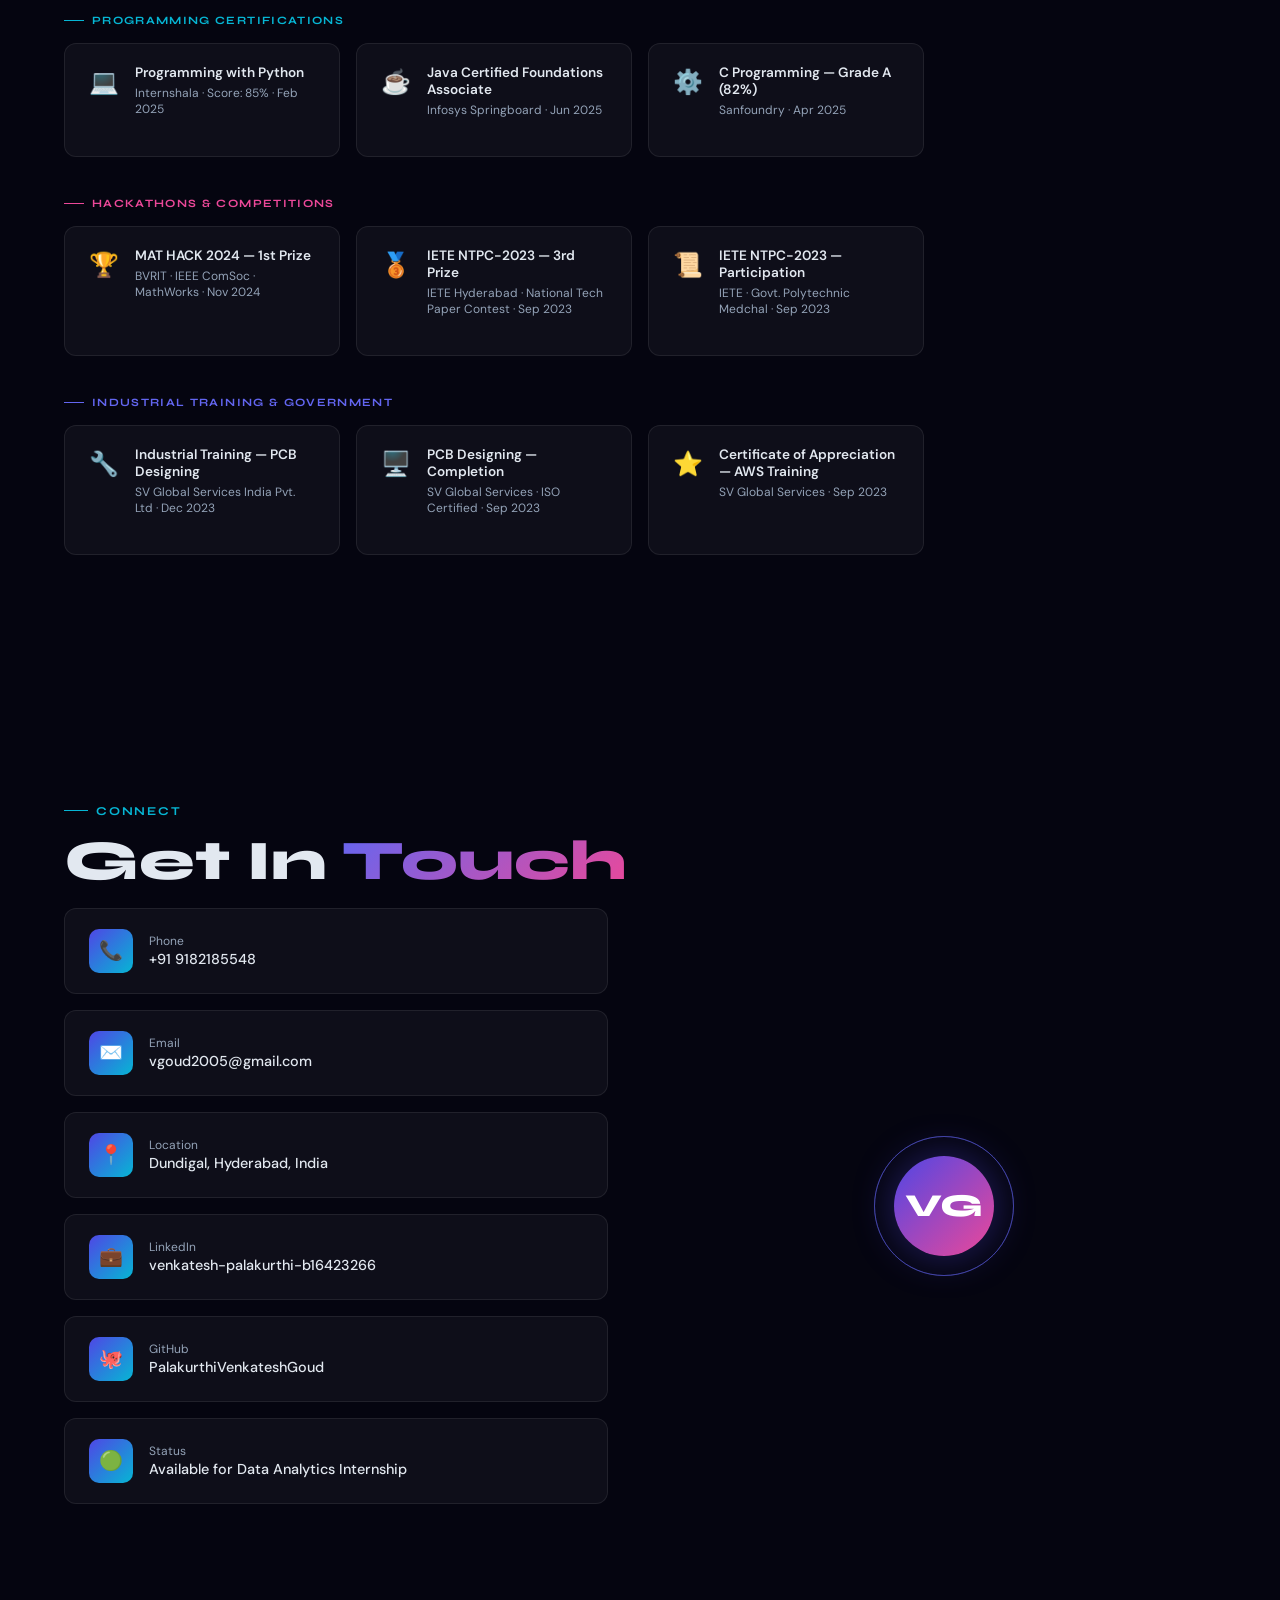
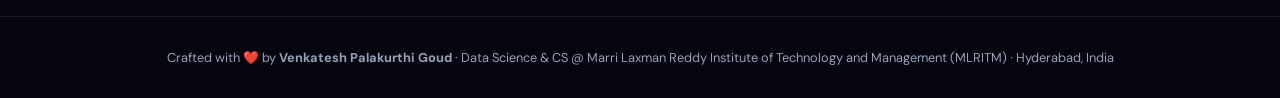
==== commit e4a42305: "Update index.html" ====
--- a/index.html
+++ b/index.html
@@ -1,1502 +1,1547 @@
-<!DOCTYPE html>
-<html lang="en">
-<head>
-<meta charset="UTF-8"/>
-<meta name="viewport" content="width=device-width, initial-scale=1.0"/>
-<title>Venkatesh Palakurthi — Data Science Portfolio</title>
-<link rel="preconnect" href="https://fonts.googleapis.com"/>
-<link rel="preconnect" href="https://fonts.gstatic.com" crossorigin/>
-<link href="https://fonts.googleapis.com/css2?family=Syne:wght@400;500;600;700;800&family=DM+Sans:ital,opsz,wght@0,9..40,300;0,9..40,400;0,9..40,500;0,9..40,600;1,9..40,300&display=swap" rel="stylesheet"/>
-<style>
-/* ===== CSS VARIABLES ===== */
-:root {
-  --indigo: #4f46e5;
-  --indigo-light: #6366f1;
-  --pink: #ec4899;
-  --cyan: #06b6d4;
-  --amber: #f59e0b;
-  --bg: #050510;
-  --bg2: #0a0a1a;
-  --bg3: #0f0f22;
-  --surface: rgba(255,255,255,0.04);
-  --border: rgba(255,255,255,0.08);
-  --text: #e2e8f0;
-  --text-muted: #94a3b8;
-  --font-head: 'Syne', sans-serif;
-  --font-body: 'DM Sans', sans-serif;
-}
-
-/* ===== RESET ===== */
-*, *::before, *::after { box-sizing: border-box; margin: 0; padding: 0; }
-html { scroll-behavior: smooth; }
-body {
-  background: var(--bg);
-  color: var(--text);
-  font-family: var(--font-body);
-  overflow-x: hidden;
-  cursor: none;
-}
-
-/* ===== SCROLLBAR ===== */
-::-webkit-scrollbar { width: 6px; }
-::-webkit-scrollbar-track { background: var(--bg); }
-::-webkit-scrollbar-thumb { background: linear-gradient(180deg, var(--indigo), var(--pink)); border-radius: 3px; }
-
-/* ===== NOISE TEXTURE ===== */
-body::before {
-  content: '';
-  position: fixed; inset: 0;
-  background-image: url("data:image/svg+xml,%3Csvg viewBox='0 0 256 256' xmlns='http://www.w3.org/2000/svg'%3E%3Cfilter id='noise'%3E%3CfeTurbulence type='fractalNoise' baseFrequency='0.9' numOctaves='4' stitchTiles='stitch'/%3E%3C/filter%3E%3Crect width='100%25' height='100%25' filter='url(%23noise)' opacity='0.04'/%3E%3C/svg%3E");
-  pointer-events: none;
-  z-index: 0;
-  opacity: 0.5;
-}
-
-/* ===== CUSTOM CURSOR ===== */
-#cursor-dot {
-  position: fixed;
-  width: 8px; height: 8px;
-  background: var(--cyan);
-  border-radius: 50%;
-  pointer-events: none;
-  z-index: 9999;
-  transform: translate(-50%, -50%);
-  box-shadow: 0 0 12px var(--cyan), 0 0 24px var(--cyan);
-  transition: background 0.2s, box-shadow 0.2s;
-}
-#cursor-ring {
-  position: fixed;
-  width: 36px; height: 36px;
-  border: 1.5px solid rgba(99,102,241,0.6);
-  border-radius: 50%;
-  pointer-events: none;
-  z-index: 9998;
-  transform: translate(-50%, -50%);
-  transition: width 0.3s, height 0.3s, border-color 0.3s;
-}
-
-/* ===== CANVAS ===== */
-#particle-canvas {
-  position: fixed; inset: 0;
-  z-index: 1;
-  pointer-events: none;
-}
-
-/* ===== NAVBAR ===== */
-nav {
-  position: fixed; top: 0; left: 0; right: 0;
-  z-index: 1000;
-  padding: 1rem 5%;
-  display: flex; align-items: center; justify-content: space-between;
-  background: rgba(5,5,16,0.7);
-  backdrop-filter: blur(20px);
-  border-bottom: 1px solid var(--border);
-  transform: translateY(-100%);
-  animation: nav-slide-in 0.7s 0.1s cubic-bezier(0.22,1,0.36,1) forwards;
-}
-@keyframes nav-slide-in { to { transform: translateY(0); } }
-.nav-logo {
-  font-family: var(--font-head);
-  font-size: 1.1rem;
-  font-weight: 700;
-  background: linear-gradient(90deg, var(--indigo-light), var(--cyan));
-  -webkit-background-clip: text; -webkit-text-fill-color: transparent;
-  text-decoration: none;
-}
-.nav-links { display: flex; gap: 2rem; list-style: none; }
-.nav-links a {
-  color: var(--text-muted);
-  text-decoration: none;
-  font-size: 0.875rem;
-  font-weight: 500;
-  position: relative;
-  transition: color 0.3s;
-}
-.nav-links a::after {
-  content: '';
-  position: absolute; bottom: -4px; left: 0; right: 0;
-  height: 1px;
-  background: linear-gradient(90deg, var(--indigo), var(--cyan));
-  transform: scaleX(0);
-  transform-origin: left;
-  transition: transform 0.3s;
-}
-.nav-links a:hover { color: var(--text); }
-.nav-links a:hover::after { transform: scaleX(1); }
-.hamburger { display: none; flex-direction: column; gap: 5px; cursor: pointer; }
-.hamburger span { display: block; width: 24px; height: 2px; background: var(--text); border-radius: 1px; transition: 0.3s; }
-
-/* ===== MAIN WRAPPER ===== */
-main { position: relative; z-index: 2; }
-section { padding: 7rem 5%; max-width: 1400px; margin: 0 auto; }
-
-/* ===== SECTION LABEL ===== */
-.section-label {
-  display: inline-flex; align-items: center; gap: 0.5rem;
-  font-family: var(--font-head);
-  font-size: 0.75rem;
-  font-weight: 700;
-  letter-spacing: 0.15em;
-  text-transform: uppercase;
-  color: var(--cyan);
-  margin-bottom: 0.75rem;
-}
-.section-label::before {
-  content: '';
-  display: block; width: 24px; height: 1px;
-  background: var(--cyan);
-}
-.section-title {
-  font-family: var(--font-head);
-  font-size: clamp(2rem, 5vw, 3.5rem);
-  font-weight: 800;
-  line-height: 1.1;
-  margin-bottom: 1rem;
-}
-.section-title span {
-  background: linear-gradient(135deg, var(--indigo-light), var(--pink));
-  -webkit-background-clip: text; -webkit-text-fill-color: transparent;
-}
-
-/* ===== HERO ===== */
-#hero {
-  min-height: 100vh;
-  display: grid;
-  grid-template-columns: 1fr 1fr;
-  align-items: center;
-  gap: 4rem;
-  padding-top: 8rem;
-}
-.hero-left { opacity: 0; animation: fade-up 0.9s 0.3s ease forwards; }
-.avail-tag {
-  display: inline-flex; align-items: center; gap: 0.5rem;
-  background: rgba(6,182,212,0.1);
-  border: 1px solid rgba(6,182,212,0.25);
-  border-radius: 999px;
-  padding: 0.35rem 1rem;
-  font-size: 0.78rem;
-  color: var(--cyan);
-  font-weight: 500;
-  margin-bottom: 1.5rem;
-}
-.avail-dot {
-  width: 7px; height: 7px;
-  background: var(--cyan);
-  border-radius: 50%;
-  animation: pulse-dot 2s ease infinite;
-}
-@keyframes pulse-dot {
-  0%, 100% { opacity: 1; transform: scale(1); }
-  50% { opacity: 0.5; transform: scale(0.7); }
-}
-.hero-name {
-  font-family: var(--font-head);
-  font-size: clamp(2.5rem, 6vw, 5rem);
-  font-weight: 800;
-  line-height: 1.05;
-  margin-bottom: 1rem;
-  background: linear-gradient(120deg, #fff 30%, var(--indigo-light), var(--pink), var(--cyan), var(--amber), #fff);
-  background-size: 300%;
-  -webkit-background-clip: text; -webkit-text-fill-color: transparent;
-  animation: shimmer 4s linear infinite;
-}
-@keyframes shimmer {
-  0% { background-position: 0% 50%; }
-  100% { background-position: 300% 50%; }
-}
-.hero-subtitle {
-  font-size: clamp(1rem, 2vw, 1.25rem);
-  color: var(--text-muted);
-  font-weight: 300;
-  margin-bottom: 2rem;
-  line-height: 1.6;
-}
-.hero-subtitle strong { color: var(--amber); font-weight: 600; }
-.hero-ctas { display: flex; gap: 1rem; flex-wrap: wrap; }
-.btn-primary {
-  padding: 0.8rem 2rem;
-  background: linear-gradient(135deg, var(--indigo), var(--pink));
-  color: #fff;
-  border: none;
-  border-radius: 8px;
-  font-family: var(--font-body);
-  font-weight: 600;
-  font-size: 0.9rem;
-  cursor: pointer;
-  text-decoration: none;
-  display: inline-block;
-  transition: transform 0.3s, box-shadow 0.3s;
-  box-shadow: 0 4px 24px rgba(79,70,229,0.3);
-}
-.btn-primary:hover { transform: translateY(-3px); box-shadow: 0 8px 32px rgba(79,70,229,0.5); }
-.btn-outline {
-  padding: 0.8rem 2rem;
-  background: transparent;
-  color: var(--text);
-  border: 1px solid var(--border);
-  border-radius: 8px;
-  font-family: var(--font-body);
-  font-weight: 500;
-  font-size: 0.9rem;
-  cursor: pointer;
-  text-decoration: none;
-  display: inline-block;
-  transition: border-color 0.3s, background 0.3s;
-}
-.btn-outline:hover { border-color: var(--cyan); background: rgba(6,182,212,0.05); }
-
-/* ===== HERO CARD ===== */
-.hero-right {
-  display: flex; align-items: center; justify-content: center;
-  opacity: 0;
-  animation: fade-up 0.9s 0.5s ease forwards;
-}
-.card-scene {
-  perspective: 1000px;
-  position: relative;
-}
-.card-orb {
-  position: absolute;
-  width: 280px; height: 280px;
-  background: radial-gradient(circle, rgba(79,70,229,0.4) 0%, transparent 70%);
-  border-radius: 50%;
-  top: 50%; left: 50%;
-  transform: translate(-50%, -50%);
-  animation: orb-pulse 4s ease infinite;
-  pointer-events: none;
-}
-@keyframes orb-pulse {
-  0%, 100% { transform: translate(-50%, -50%) scale(1); opacity: 0.7; }
-  50% { transform: translate(-50%, -50%) scale(1.2); opacity: 0.4; }
-}
-.hero-card {
-  width: 280px;
-  background: linear-gradient(145deg, rgba(255,255,255,0.07), rgba(255,255,255,0.02));
-  border: 1px solid rgba(255,255,255,0.1);
-  border-radius: 24px;
-  padding: 2.5rem 2rem;
-  text-align: center;
-  animation: float-card 6s ease infinite;
-  position: relative;
-  z-index: 2;
-  backdrop-filter: blur(10px);
-}
-@keyframes float-card {
-  0%, 100% { transform: translateY(0) rotateY(0deg) rotateX(0deg); }
-  33% { transform: translateY(-12px) rotateY(5deg) rotateX(3deg); }
-  66% { transform: translateY(8px) rotateY(-5deg) rotateX(-3deg); }
-}
-.card-avatar {
-  width: 80px; height: 80px;
-  background: linear-gradient(135deg, var(--indigo), var(--pink));
-  border-radius: 50%;
-  display: flex; align-items: center; justify-content: center;
-  font-family: var(--font-head);
-  font-size: 1.8rem;
-  font-weight: 800;
-  color: #fff;
-  margin: 0 auto 1rem;
-  position: relative;
-  z-index: 1;
-}
-.card-ring {
-  position: absolute;
-  width: 100px; height: 100px;
-  border: 2px dashed rgba(99,102,241,0.4);
-  border-radius: 50%;
-  top: 50%; left: 50%;
-  transform: translate(-50%, -50%);
-  animation: spin-ring 12s linear infinite;
-}
-@keyframes spin-ring { to { transform: translate(-50%, -50%) rotate(360deg); } }
-.card-avatar-wrap { position: relative; width: 80px; height: 80px; margin: 0 auto 1rem; }
-.card-name {
-  font-family: var(--font-head);
-  font-size: 1.05rem;
-  font-weight: 700;
-  color: #fff;
-  margin-bottom: 0.25rem;
-}
-.card-role {
-  font-size: 0.8rem;
-  color: var(--text-muted);
-  margin-bottom: 1.5rem;
-}
-.card-stats { display: grid; grid-template-columns: 1fr 1fr 1fr; gap: 0.75rem; }
-.stat { text-align: center; }
-.stat-num {
-  font-family: var(--font-head);
-  font-size: 1.4rem;
-  font-weight: 800;
-  background: linear-gradient(90deg, var(--cyan), var(--indigo-light));
-  -webkit-background-clip: text; -webkit-text-fill-color: transparent;
-}
-.stat-lbl { font-size: 0.65rem; color: var(--text-muted); }
-
-/* ===== MARQUEE ===== */
-.marquee-wrap {
-  position: relative;
-  overflow: hidden;
-  padding: 1.5rem 0;
-  background: linear-gradient(90deg, var(--bg), var(--bg2) 50%, var(--bg));
-  border-top: 1px solid var(--border);
-  border-bottom: 1px solid var(--border);
-}
-.marquee-wrap::before, .marquee-wrap::after {
-  content: '';
-  position: absolute; top: 0; bottom: 0; width: 100px;
-  z-index: 2;
-}
-.marquee-wrap::before { left: 0; background: linear-gradient(90deg, var(--bg), transparent); }
-.marquee-wrap::after { right: 0; background: linear-gradient(270deg, var(--bg), transparent); }
-.marquee-track {
-  display: flex; gap: 3rem;
-  animation: marquee-scroll 20s linear infinite;
-  width: max-content;
-}
-@keyframes marquee-scroll { 0% { transform: translateX(0); } 100% { transform: translateX(-50%); } }
-.marquee-item {
-  display: flex; align-items: center; gap: 0.6rem;
-  font-family: var(--font-head);
-  font-size: 0.85rem;
-  font-weight: 600;
-  color: var(--text-muted);
-  white-space: nowrap;
-}
-.marquee-dot { width: 6px; height: 6px; background: var(--pink); border-radius: 50%; }
-
-/* ===== SKILLS ===== */
-#skills .skills-grid {
-  display: grid;
-  grid-template-columns: 1fr 1fr;
-  gap: 1.5rem;
-  margin-bottom: 3rem;
-}
-.skill-item { }
-.skill-header { display: flex; justify-content: space-between; margin-bottom: 0.5rem; }
-.skill-name { font-size: 0.875rem; font-weight: 500; color: var(--text); }
-.skill-pct { font-size: 0.8rem; color: var(--text-muted); }
-.skill-bar-bg {
-  height: 6px;
-  background: rgba(255,255,255,0.07);
-  border-radius: 3px;
-  overflow: hidden;
-  position: relative;
-}
-.skill-bar-fill {
-  height: 100%;
-  border-radius: 3px;
-  width: 0;
-  transition: width 1.2s cubic-bezier(0.22,1,0.36,1);
-  position: relative;
-  overflow: hidden;
-}
-.skill-bar-fill::after {
-  content: '';
-  position: absolute; inset: 0;
-  background: linear-gradient(90deg, transparent 0%, rgba(255,255,255,0.4) 50%, transparent 100%);
-  transform: translateX(-100%);
-  transition: transform 0s;
-}
-.skill-bar-fill.shimmer-run::after {
-  transition: transform 1s ease 1.2s;
-  transform: translateX(200%);
-}
-.chip-cloud {
-  display: flex; flex-wrap: wrap; gap: 0.6rem;
-  margin-top: 2rem;
-}
-.tech-chip {
-  padding: 0.4rem 1rem;
-  background: var(--surface);
-  border: 1px solid var(--border);
-  border-radius: 999px;
-  font-size: 0.78rem;
-  color: var(--text-muted);
-  cursor: default;
-  transition: transform 0.3s, border-color 0.3s, color 0.3s, box-shadow 0.3s;
-}
-.tech-chip:hover {
-  transform: translateY(-4px);
-  border-color: var(--indigo-light);
-  color: var(--indigo-light);
-  box-shadow: 0 6px 20px rgba(79,70,229,0.2);
-}
-
-/* ===== EXPERIENCE ===== */
-#experience { }
-.timeline { position: relative; padding-left: 2rem; }
-.timeline::before {
-  content: '';
-  position: absolute; left: 0; top: 0; bottom: 0; width: 2px;
-  background: linear-gradient(180deg, var(--indigo), var(--pink), var(--cyan));
-  border-radius: 1px;
-}
-.timeline-item {
-  position: relative;
-  margin-bottom: 2.5rem;
-  opacity: 0;
-  transform: translateX(-30px);
-  transition: opacity 0.6s, transform 0.6s;
-}
-.timeline-item.visible { opacity: 1; transform: translateX(0); }
-.timeline-dot {
-  position: absolute;
-  left: -2.45rem;
-  top: 1.2rem;
-  width: 12px; height: 12px;
-  background: var(--indigo);
-  border: 2px solid var(--bg);
-  border-radius: 50%;
-  box-shadow: 0 0 10px var(--indigo);
-}
-.exp-card {
-  background: var(--surface);
-  border: 1px solid var(--border);
-  border-radius: 16px;
-  padding: 1.75rem 2rem;
-  transition: transform 0.3s, box-shadow 0.3s, border-color 0.3s;
-}
-.exp-card:hover {
-  transform: translateX(8px);
-  border-color: rgba(99,102,241,0.4);
-  box-shadow: 0 8px 40px rgba(79,70,229,0.15);
-}
-.exp-header { display: flex; justify-content: space-between; align-items: flex-start; flex-wrap: wrap; gap: 0.5rem; margin-bottom: 0.75rem; }
-.exp-title { font-family: var(--font-head); font-size: 1.1rem; font-weight: 700; color: #fff; }
-.exp-date {
-  font-size: 0.78rem; color: var(--amber); font-weight: 500;
-  background: rgba(245,158,11,0.1);
-  border: 1px solid rgba(245,158,11,0.2);
-  padding: 0.2rem 0.7rem;
-  border-radius: 999px;
-}
-.exp-company { font-size: 0.875rem; color: var(--cyan); font-weight: 500; margin-bottom: 0.75rem; }
-.exp-desc { font-size: 0.875rem; color: var(--text-muted); line-height: 1.7; margin-bottom: 1rem; }
-.badge-row { display: flex; flex-wrap: wrap; gap: 0.4rem; }
-.badge {
-  padding: 0.2rem 0.7rem;
-  border-radius: 999px;
-  font-size: 0.7rem;
-  font-weight: 600;
-}
-.badge-indigo { background: rgba(99,102,241,0.15); color: var(--indigo-light); }
-.badge-pink { background: rgba(236,72,153,0.15); color: var(--pink); }
-.badge-cyan { background: rgba(6,182,212,0.15); color: var(--cyan); }
-.badge-amber { background: rgba(245,158,11,0.15); color: var(--amber); }
-
-/* ===== PROJECTS ===== */
-#projects { }
-.projects-grid {
-  display: grid;
-  grid-template-columns: repeat(3, 1fr);
-  gap: 1.5rem;
-}
-.project-card {
-  background: var(--surface);
-  border: 1px solid var(--border);
-  border-radius: 16px;
-  padding: 1.75rem;
-  position: relative;
-  overflow: hidden;
-  transition: transform 0.3s, box-shadow 0.3s;
-  opacity: 0;
-  transform: translateY(30px);
-}
-.project-card.visible { opacity: 1; transform: translateY(0); }
-.project-card::before {
-  content: '';
-  position: absolute; top: 0; left: -100%; right: 100%; height: 2px;
-  background: linear-gradient(90deg, transparent, var(--indigo), var(--pink), var(--cyan), transparent);
-  transition: left 0.6s ease, right 0.6s ease;
-}
-.project-card:hover::before { left: 0; right: 0; }
-.project-card:hover { transform: translateY(-8px); box-shadow: 0 16px 48px rgba(79,70,229,0.2); }
-.project-emoji { font-size: 2.2rem; margin-bottom: 1rem; }
-.project-name {
-  font-family: var(--font-head);
-  font-size: 1.05rem;
-  font-weight: 700;
-  color: #fff;
-  margin-bottom: 0.6rem;
-}
-.project-desc { font-size: 0.85rem; color: var(--text-muted); line-height: 1.6; margin-bottom: 1rem; }
-.project-tags { display: flex; flex-wrap: wrap; gap: 0.4rem; }
-.tag {
-  padding: 0.2rem 0.65rem;
-  background: rgba(255,255,255,0.05);
-  border: 1px solid rgba(255,255,255,0.08);
-  border-radius: 4px;
-  font-size: 0.68rem;
-  color: var(--text-muted);
-}
-
-.project-links {
-  position: absolute; inset: 0;
-  background: linear-gradient(160deg, rgba(5,5,16,0.92) 0%, rgba(79,70,229,0.18) 100%);
-  border-radius: 16px;
-  display: flex;
-  align-items: center;
-  justify-content: center;
-  gap: 1rem;
-  opacity: 0;
-  transition: opacity 0.3s ease;
-  z-index: 10;
-  backdrop-filter: blur(4px);
-}
-.project-card:hover .project-links { opacity: 1; }
-.proj-link-btn {
-  display: flex; align-items: center; gap: 0.5rem;
-  padding: 0.6rem 1.2rem;
-  border-radius: 8px;
-  font-family: var(--font-body);
-  font-size: 0.8rem;
-  font-weight: 600;
-  text-decoration: none;
-  transition: transform 0.2s, box-shadow 0.2s;
-  cursor: pointer;
-}
-.proj-link-btn:hover { transform: translateY(-2px); }
-.proj-link-github {
-  background: rgba(255,255,255,0.08);
-  border: 1px solid rgba(255,255,255,0.15);
-  color: #fff;
-}
-.proj-link-github:hover { box-shadow: 0 4px 20px rgba(255,255,255,0.1); border-color: rgba(255,255,255,0.35); }
-.proj-link-live {
-  background: linear-gradient(135deg, var(--indigo), var(--cyan));
-  border: 1px solid transparent;
-  color: #fff;
-  box-shadow: 0 4px 16px rgba(79,70,229,0.3);
-}
-.proj-link-live:hover { box-shadow: 0 6px 24px rgba(79,70,229,0.55); }
-.proj-link-icon { font-size: 1rem; line-height: 1; }
-
-
-#education { }
-.edu-grid { display: grid; grid-template-columns: 1fr 1fr; gap: 1.5rem; margin-bottom: 3rem; }
-.edu-card {
-  background: var(--surface);
-  border: 1px solid var(--border);
-  border-radius: 16px;
-  padding: 2rem;
-  transition: border-color 0.3s, transform 0.3s;
-  opacity: 0; transform: translateY(20px);
-}
-.edu-card.visible { opacity: 1; transform: translateY(0); }
-.edu-card:hover { border-color: rgba(99,102,241,0.4); transform: translateY(-4px); }
-.edu-icon { font-size: 2rem; margin-bottom: 1rem; }
-.edu-degree { font-family: var(--font-head); font-size: 1.05rem; font-weight: 700; color: #fff; margin-bottom: 0.4rem; }
-.edu-school { font-size: 0.875rem; color: var(--cyan); font-weight: 500; margin-bottom: 0.4rem; }
-.edu-date { font-size: 0.8rem; color: var(--text-muted); }
-.lang-section h3 {
-  font-family: var(--font-head); font-size: 1.3rem; font-weight: 700; margin-bottom: 1rem;
-}
-.lang-badges { display: flex; flex-wrap: wrap; gap: 1rem; }
-.lang-badge {
-  display: flex; align-items: center; gap: 0.6rem;
-  background: var(--surface);
-  border: 1px solid var(--border);
-  border-radius: 12px;
-  padding: 0.75rem 1.25rem;
-  animation: float-badge 3s ease infinite;
-}
-.lang-badge:nth-child(2) { animation-delay: 0.5s; }
-.lang-badge:nth-child(3) { animation-delay: 1s; }
-@keyframes float-badge {
-  0%, 100% { transform: translateY(0); }
-  50% { transform: translateY(-5px); }
-}
-.lang-flag { font-size: 1.4rem; }
-.lang-name { font-size: 0.875rem; font-weight: 600; color: var(--text); }
-.lang-level { font-size: 0.7rem; color: var(--text-muted); }
-
-/* ===== CONTACT ===== */
-#contact { }
-.contact-grid { display: grid; grid-template-columns: 1fr 1fr; gap: 4rem; align-items: center; }
-.contact-info { display: flex; flex-direction: column; gap: 1rem; }
-.contact-card {
-  display: flex; align-items: center; gap: 1rem;
-  background: var(--surface);
-  border: 1px solid var(--border);
-  border-radius: 12px;
-  padding: 1.25rem 1.5rem;
-  transition: transform 0.3s, border-color 0.3s, box-shadow 0.3s;
-  opacity: 0; transform: translateX(-20px);
-}
-.contact-card.visible { opacity: 1; transform: translateX(0); }
-.contact-card:hover {
-  transform: translateX(8px);
-  border-color: rgba(6,182,212,0.3);
-  box-shadow: 0 4px 20px rgba(6,182,212,0.1);
-}
-.contact-icon {
-  width: 44px; height: 44px;
-  background: linear-gradient(135deg, var(--indigo), var(--cyan));
-  border-radius: 10px;
-  display: flex; align-items: center; justify-content: center;
-  font-size: 1.2rem;
-  flex-shrink: 0;
-}
-.contact-label { font-size: 0.75rem; color: var(--text-muted); margin-bottom: 0.1rem; }
-.contact-val { font-size: 0.9rem; font-weight: 500; color: var(--text); }
-.contact-right { display: flex; align-items: center; justify-content: center; }
-.ripple-avatar {
-  position: relative;
-  width: 140px; height: 140px;
-  display: flex; align-items: center; justify-content: center;
-}
-.ripple-ring {
-  position: absolute;
-  border-radius: 50%;
-  border: 1px solid rgba(99,102,241,0.3);
-  animation: ripple-expand 3s ease-out infinite;
-}
-.ripple-ring:nth-child(1) { width: 140px; height: 140px; animation-delay: 0s; }
-.ripple-ring:nth-child(2) { width: 140px; height: 140px; animation-delay: 1s; }
-.ripple-ring:nth-child(3) { width: 140px; height: 140px; animation-delay: 2s; }
-@keyframes ripple-expand {
-  0% { transform: scale(1); opacity: 0.6; }
-  100% { transform: scale(2.5); opacity: 0; }
-}
-.avatar-inner {
-  width: 100px; height: 100px;
-  background: linear-gradient(135deg, var(--indigo), var(--pink));
-  border-radius: 50%;
-  display: flex; align-items: center; justify-content: center;
-  font-family: var(--font-head);
-  font-size: 2rem; font-weight: 800;
-  color: #fff;
-  z-index: 1;
-  box-shadow: 0 0 40px rgba(79,70,229,0.4);
-}
-
-/* ===== FOOTER ===== */
-footer {
-  text-align: center;
-  padding: 2rem 5%;
-  border-top: 1px solid var(--border);
-  color: var(--text-muted);
-  font-size: 0.8rem;
-  position: relative; z-index: 2;
-}
-
-/* ===== SCROLL REVEAL ===== */
-.reveal { opacity: 0; transform: translateY(40px); transition: opacity 0.8s ease, transform 0.8s ease; }
-.reveal.visible { opacity: 1; transform: translateY(0); }
-.reveal-left { opacity: 0; transform: translateX(-40px); transition: opacity 0.8s ease, transform 0.8s ease; }
-.reveal-left.visible { opacity: 1; transform: translateX(0); }
-.reveal-right { opacity: 0; transform: translateX(40px); transition: opacity 0.8s ease, transform 0.8s ease; }
-.reveal-right.visible { opacity: 1; transform: translateX(0); }
-@keyframes fade-up {
-  from { opacity: 0; transform: translateY(30px); }
-  to { opacity: 1; transform: translateY(0); }
-}
-
-/* ===== CERTIFICATIONS ===== */
-#certifications .cert-grid {
-  display: grid;
-  grid-template-columns: repeat(auto-fill, minmax(240px, 1fr));
-  gap: 1rem;
-}
-.cert-card {
-  background: var(--surface);
-  border: 1px solid var(--border);
-  border-radius: 12px;
-  padding: 1.25rem 1.5rem;
-  display: flex; gap: 1rem; align-items: flex-start;
-  transition: border-color 0.3s, transform 0.3s;
-}
-.cert-view-hint {
-  font-size: 0.68rem;
-  color: var(--cyan);
-  margin-top: 0.3rem;
-  opacity: 0;
-  transition: opacity 0.2s;
-}
-.cert-card:hover .cert-view-hint { opacity: 1; }
-.cert-card:hover {
-  border-color: rgba(245,158,11,0.4);
-  transform: translateY(-3px);
-  box-shadow: 0 6px 24px rgba(245,158,11,0.1);
-}
-
-
-.cert-icon { font-size: 1.5rem; flex-shrink: 0; margin-top: 0.1rem; }
-.cert-name { font-size: 0.85rem; font-weight: 600; color: var(--text); margin-bottom: 0.2rem; }
-.cert-issuer { font-size: 0.75rem; color: var(--text-muted); }
-
-/* ===== RESPONSIVE ===== */
-@media (max-width: 900px) {
-  #hero { grid-template-columns: 1fr; text-align: center; }
-  .hero-right { display: none; }
-  #skills .skills-grid { grid-template-columns: 1fr; }
-  .projects-grid { grid-template-columns: 1fr 1fr; }
-  .edu-grid { grid-template-columns: 1fr; }
-  .contact-grid { grid-template-columns: 1fr; }
-  .contact-right { display: none; }
-  .hero-ctas { justify-content: center; }
-}
-@media (max-width: 600px) {
-  .projects-grid { grid-template-columns: 1fr; }
-  nav .nav-links { display: none; }
-  nav .nav-links.open {
-    display: flex; flex-direction: column;
-    position: fixed; top: 60px; left: 0; right: 0;
-    background: rgba(5,5,16,0.95);
-    backdrop-filter: blur(20px);
-    padding: 2rem;
-    border-bottom: 1px solid var(--border);
-  }
-  .hamburger { display: flex; }
-  section { padding: 5rem 5%; }
-}
-</style>
-</head>
-<body>
-
-<!-- CURSOR -->
-<div id="cursor-dot"></div>
-<div id="cursor-ring"></div>
-
-<!-- PARTICLE CANVAS -->
-<canvas id="particle-canvas"></canvas>
-
-<!-- NAVBAR -->
-<nav id="navbar">
-  <a class="nav-logo" href="#hero">Venkatesh P.</a>
-  <ul class="nav-links" id="nav-links">
-    <li><a href="#skills">Skills</a></li>
-    <li><a href="#experience">Experience</a></li>
-    <li><a href="#projects">Projects</a></li>
-    <li><a href="#education">Education</a></li>
-    <li><a href="#certifications">Certs</a></li>
-    <li><a href="#contact">Contact</a></li>
-  </ul>
-  <div class="hamburger" id="hamburger" onclick="toggleMenu()">
-    <span></span><span></span><span></span>
-  </div>
-</nav>
-
-<main>
-
-<!-- ===== HERO ===== -->
-<section id="hero" style="max-width:1400px;">
-  <div class="hero-left">
-    <div class="avail-tag"><span class="avail-dot"></span> Available for Internship</div>
-    <h1 class="hero-name">Venkatesh<br/>Palakurthi</h1>
-    <p class="hero-subtitle">
-      <strong>Data Science & BI Analyst</strong> — turning complex datasets into<br/>
-      actionable insights with Python, Power BI & Machine Learning.
-    </p>
-    <div class="hero-ctas">
-      <a href="#contact" class="btn-primary">Get In Touch</a>
-      <a href="#projects" class="btn-outline">View Projects</a>
-    </div>
-  </div>
-  <div class="hero-right">
-    <div class="card-scene">
-      <div class="card-orb"></div>
-      <div class="hero-card">
-        <div class="card-avatar-wrap">
-          <div class="card-avatar">VG</div>
-          <div class="card-ring"></div>
-        </div>
-        <div class="card-name">Venkatesh Palakurthi</div>
-        <div class="card-role">Data Science Undergraduate</div>
-        <div class="card-stats">
-          <div class="stat">
-            <div class="stat-num">9+</div>
-            <div class="stat-lbl">Projects</div>
-          </div>
-          <div class="stat">
-            <div class="stat-num">14+</div>
-            <div class="stat-lbl">Certs</div>
-          </div>
-          <div class="stat">
-            <div class="stat-num">1st</div>
-            <div class="stat-lbl">Hackathon</div>
-          </div>
-        </div>
-      </div>
-    </div>
-  </div>
-</section>
-
-<!-- MARQUEE -->
-<div class="marquee-wrap">
-  <div class="marquee-track" id="marquee">
-    <span class="marquee-item"><span class="marquee-dot"></span> XYlofy AI</span>
-    <span class="marquee-item"><span class="marquee-dot"></span> Deloitte</span>
-    <span class="marquee-item"><span class="marquee-dot"></span> MLR Institute of Technology</span>
-    <span class="marquee-item"><span class="marquee-dot"></span> Government Polytechnic Medchal</span>
-    <span class="marquee-item"><span class="marquee-dot"></span> Forage</span>
-    <span class="marquee-item"><span class="marquee-dot"></span> IBM Cognitive Classes</span>
-    <span class="marquee-item"><span class="marquee-dot"></span> Internshala</span>
-    <span class="marquee-item"><span class="marquee-dot"></span> Infospringboard</span>
-    <span class="marquee-item"><span class="marquee-dot"></span> Sanfoundry</span>
-    <span class="marquee-item"><span class="marquee-dot"></span> Mathack Hackathon</span>
-    <span class="marquee-item"><span class="marquee-dot"></span> Kaggle · IEEE-CIS</span>
-    <span class="marquee-item"><span class="marquee-dot"></span> Amazon Fine Food</span>
-    <span class="marquee-item"><span class="marquee-dot"></span> Telco Churn Dataset</span>
-    <!-- Duplicate for infinite scroll -->
-    <span class="marquee-item"><span class="marquee-dot"></span> Deloitte</span>
-    <span class="marquee-item"><span class="marquee-dot"></span> MLR Institute of Technology</span>
-    <span class="marquee-item"><span class="marquee-dot"></span> Government Polytechnic Medchal</span>
-    <span class="marquee-item"><span class="marquee-dot"></span> Forage</span>
-    <span class="marquee-item"><span class="marquee-dot"></span> IBM Cognitive Classes</span>
-    <span class="marquee-item"><span class="marquee-dot"></span> Internshala</span>
-    <span class="marquee-item"><span class="marquee-dot"></span> Infospringboard</span>
-    <span class="marquee-item"><span class="marquee-dot"></span> Sanfoundry</span>
-    <span class="marquee-item"><span class="marquee-dot"></span> Mathack Hackathon</span>
-    <span class="marquee-item"><span class="marquee-dot"></span> Kaggle · IEEE-CIS</span>
-    <span class="marquee-item"><span class="marquee-dot"></span> Amazon Fine Food</span>
-    <span class="marquee-item"><span class="marquee-dot"></span> Telco Churn Dataset</span>
-  </div>
-</div>
-
-<!-- ===== SKILLS ===== -->
-<section id="skills">
-  <div class="reveal">
-    <div class="section-label">Expertise</div>
-    <h2 class="section-title">Skills & <span>Technologies</span></h2>
-  </div>
-  <div class="skills-grid" id="skills-grid">
-    <div class="skill-item reveal">
-      <div class="skill-header"><span class="skill-name">Python</span><span class="skill-pct">90%</span></div>
-      <div class="skill-bar-bg"><div class="skill-bar-fill" style="background:linear-gradient(90deg,var(--indigo),var(--cyan))" data-width="90"></div></div>
-    </div>
-    <div class="skill-item reveal">
-      <div class="skill-header"><span class="skill-name">SQL & MySQL</span><span class="skill-pct">85%</span></div>
-      <div class="skill-bar-bg"><div class="skill-bar-fill" style="background:linear-gradient(90deg,var(--pink),var(--indigo))" data-width="85"></div></div>
-    </div>
-    <div class="skill-item reveal">
-      <div class="skill-header"><span class="skill-name">Power BI & DAX</span><span class="skill-pct">88%</span></div>
-      <div class="skill-bar-bg"><div class="skill-bar-fill" style="background:linear-gradient(90deg,var(--amber),var(--pink))" data-width="88"></div></div>
-    </div>
-    <div class="skill-item reveal">
-      <div class="skill-header"><span class="skill-name">Pandas & NumPy</span><span class="skill-pct">85%</span></div>
-      <div class="skill-bar-bg"><div class="skill-bar-fill" style="background:linear-gradient(90deg,var(--cyan),var(--indigo))" data-width="85"></div></div>
-    </div>
-    <div class="skill-item reveal">
-      <div class="skill-header"><span class="skill-name">Excel (Advanced)</span><span class="skill-pct">82%</span></div>
-      <div class="skill-bar-bg"><div class="skill-bar-fill" style="background:linear-gradient(90deg,var(--indigo),var(--pink))" data-width="82"></div></div>
-    </div>
-    <div class="skill-item reveal">
-      <div class="skill-header"><span class="skill-name">Machine Learning (Scikit-learn)</span><span class="skill-pct">72%</span></div>
-      <div class="skill-bar-bg"><div class="skill-bar-fill" style="background:linear-gradient(90deg,var(--pink),var(--cyan))" data-width="72"></div></div>
-    </div>
-    <div class="skill-item reveal">
-      <div class="skill-header"><span class="skill-name">Data Visualization (Matplotlib)</span><span class="skill-pct">80%</span></div>
-      <div class="skill-bar-bg"><div class="skill-bar-fill" style="background:linear-gradient(90deg,var(--amber),var(--indigo))" data-width="80"></div></div>
-    </div>
-    <div class="skill-item reveal">
-      <div class="skill-header"><span class="skill-name">Java & C</span><span class="skill-pct">68%</span></div>
-      <div class="skill-bar-bg"><div class="skill-bar-fill" style="background:linear-gradient(90deg,var(--cyan),var(--pink))" data-width="68"></div></div>
-    </div>
-    <div class="skill-item reveal">
-      <div class="skill-header"><span class="skill-name">Dashboard Development</span><span class="skill-pct">87%</span></div>
-      <div class="skill-bar-bg"><div class="skill-bar-fill" style="background:linear-gradient(90deg,var(--indigo),var(--amber))" data-width="87"></div></div>
-    </div>
-    <div class="skill-item reveal">
-      <div class="skill-header"><span class="skill-name">EDA & Statistical Analysis</span><span class="skill-pct">83%</span></div>
-      <div class="skill-bar-bg"><div class="skill-bar-fill" style="background:linear-gradient(90deg,var(--pink),var(--amber))" data-width="83"></div></div>
-    </div>
-  </div>
-  <div class="chip-cloud reveal">
-    <span class="tech-chip">Python</span>
-    <span class="tech-chip">Pandas</span>
-    <span class="tech-chip">NumPy</span>
-    <span class="tech-chip">Scikit-learn</span>
-    <span class="tech-chip">Matplotlib</span>
-    <span class="tech-chip">MATLAB</span>
-    <span class="tech-chip">Java</span>
-    <span class="tech-chip">C</span>
-    <span class="tech-chip">SQL</span>
-    <span class="tech-chip">MySQL</span>
-    <span class="tech-chip">Power BI</span>
-    <span class="tech-chip">DAX</span>
-    <span class="tech-chip">Power Query</span>
-    <span class="tech-chip">M Language</span>
-    <span class="tech-chip">Excel</span>
-    <span class="tech-chip">Jupyter Notebook</span>
-    <span class="tech-chip">Git</span>
-    <span class="tech-chip">Star Schema</span>
-    <span class="tech-chip">Agile</span>
-    <span class="tech-chip">RPA</span>
-    <span class="tech-chip">Data Storytelling</span>
-    <span class="tech-chip">EDA</span>
-    <span class="tech-chip">TextBlob</span>
-    <span class="tech-chip">XGBoost</span>
-    <span class="tech-chip">SHAP</span>
-    <span class="tech-chip">Streamlit</span>
-    <span class="tech-chip">Gradient Boosting</span>
-    <span class="tech-chip">NLP</span>
-    <span class="tech-chip">Random Forest</span>
-    <span class="tech-chip">Logistic Regression</span>
-    <span class="tech-chip">Imbalanced-learn</span>
-    <span class="tech-chip">Time-Series Analysis</span>
-  </div>
-</section>
-
-<!-- ===== EXPERIENCE ===== -->
-<section id="experience">
-  <div class="reveal">
-    <div class="section-label">Career</div>
-    <h2 class="section-title">Work <span>Experience</span></h2>
-  </div>
-  <div class="timeline">
-    <div class="timeline-item">
-      <div class="timeline-dot"></div>
-      <div class="exp-card" onclick="openCertModal('cert_xylofy_internship','AI & Data Analyst Intern — XYlofy AI · Certificate of Internship','img')" style="cursor:pointer;" title="Click to view internship certificate">
-        <div class="exp-header">
-          <div class="exp-title">AI & Data Analyst Intern</div>
-          <div class="exp-date">Apr 28 – May 28, 2026</div>
-        </div>
-        <div class="exp-company">XYlofy AI · Remote &nbsp;<span class="badge badge-cyan" style="font-size:0.65rem;">🏅 Click for Certificate</span></div>
-        <div class="exp-desc">
-          Completed a 4-week AI & Data Analyst Internship gaining practical experience in Artificial Intelligence, Machine Learning, Data Analysis, Data Visualization, and Data-Driven Decision Making. Demonstrated dedication, analytical thinking, and strong commitment to learning.
-        </div>
-        <div class="badge-row">
-          <span class="badge badge-indigo">AI / ML</span>
-          <span class="badge badge-pink">Data Analysis</span>
-          <span class="badge badge-cyan">Data Visualization</span>
-          <span class="badge badge-amber">Decision Making</span>
-        </div>
-      </div>
-    </div>
-    <div class="timeline-item">
-      <div class="timeline-dot"></div>
-      <div class="exp-card">
-        <div class="exp-header">
-          <div class="exp-title">Data Science Intern</div>
-          <div class="exp-date">2026</div>
-        </div>
-        <div class="exp-company">XYlofy AI · Data Science Internship Program · Remote</div>
-        <div class="exp-desc">
-          Developed end-to-end machine learning solutions including feature engineering, model training and evaluation, and predictive modeling. Presented business insights through structured reports and interactive visualizations using Python, Excel, SQL, and Power BI.
-        </div>
-        <div class="badge-row">
-          <span class="badge badge-indigo">Feature Engineering</span>
-          <span class="badge badge-pink">Predictive Modeling</span>
-          <span class="badge badge-cyan">Python · SQL</span>
-          <span class="badge badge-amber">Power BI</span>
-        </div>
-      </div>
-    </div>
-      <div class="exp-card">
-        <div class="exp-header">
-          <div class="exp-title">Data Analytics Job Simulation</div>
-          <div class="exp-date">Aug – Sep 2025</div>
-        </div>
-        <div class="exp-company">Deloitte · via Forage · Remote</div>
-        <div class="exp-desc">
-          Completed industry-style data analytics tasks involving data analysis, forensic technology, and business intelligence reporting. Analyzed datasets to identify anomalies and patterns, producing structured, consulting-style analytical deliverables aligned with real-world enterprise expectations.
-        </div>
-        <div class="badge-row">
-          <span class="badge badge-indigo">Data Analysis</span>
-          <span class="badge badge-pink">Forensic Technology</span>
-          <span class="badge badge-cyan">Business Intelligence</span>
-          <span class="badge badge-amber">Consulting</span>
-        </div>
-      </div>
-    </div>
-    <div class="timeline-item">
-      <div class="timeline-dot"></div>
-      <div class="exp-card">
-        <div class="exp-header">
-          <div class="exp-title">Mathack Hackathon — 1st Place</div>
-          <div class="exp-date">2024</div>
-        </div>
-        <div class="exp-company">Mathack · Competitive Event</div>
-        <div class="exp-desc">
-          Won 1st place by designing and delivering an innovative data analytics solution to a real-world business problem within a cross-functional team. Demonstrated rapid problem-solving, data modeling, and presentation skills under time pressure.
-        </div>
-        <div class="badge-row">
-          <span class="badge badge-amber">🏆 1st Place</span>
-          <span class="badge badge-indigo">Data Analytics</span>
-          <span class="badge badge-pink">Team Collaboration</span>
-        </div>
-      </div>
-    </div>
-  </div>
-</section>
-
-<!-- ===== PROJECTS ===== -->
-<section id="projects">
-  <div class="reveal">
-    <div class="section-label">Portfolio</div>
-    <h2 class="section-title">Featured <span>Projects</span></h2>
-    <p style="color:var(--text-muted);font-size:0.875rem;margin-bottom:2rem;">Hover any card to open GitHub or Live Demo.</p>
-  </div>
-  <div class="projects-grid">
-
-    <div class="project-card">
-      <div class="project-links">
-        <a href="https://github.com/PalakurthiVenkateshGoud/sentiment-analysis-product-reviews" target="_blank" rel="noopener noreferrer" class="proj-link-btn proj-link-github"><span class="proj-link-icon">🐙</span> GitHub</a>
-        <a href="https://sentiment-analysis-rev-dashboard.streamlit.app/" target="_blank" rel="noopener noreferrer" class="proj-link-btn proj-link-live"><span class="proj-link-icon">🚀</span> Live Demo</a>
-      </div>
-      <div class="project-emoji">💬</div>
-      <div class="project-name">Sentiment Analysis on Product Reviews</div>
-      <div class="project-desc">NLP-powered sentiment classifier on Amazon Fine Food reviews using TextBlob. Classified into Positive, Negative, Neutral with polarity analysis, WordCloud, and business insights.</div>
-      <div class="project-tags"><span class="tag">Python</span><span class="tag">TextBlob</span><span class="tag">Pandas</span><span class="tag">Matplotlib</span><span class="tag">NLP</span></div>
-    </div>
-
-    <div class="project-card">
-      <div class="project-links">
-        <a href="https://github.com/PalakurthiVenkateshGoud/Customer-Churn-Intelligence-System/tree/main" target="_blank" rel="noopener noreferrer" class="proj-link-btn proj-link-github"><span class="proj-link-icon">🐙</span> GitHub</a>
-        <a href="https://customer-retention-dashboard.streamlit.app/" target="_blank" rel="noopener noreferrer" class="proj-link-btn proj-link-live"><span class="proj-link-icon">🚀</span> Live Demo</a>
-      </div>
-      <div class="project-emoji">📉</div>
-      <div class="project-name">Customer Churn Prediction & Risk Segmentation</div>
-      <div class="project-desc">End-to-end ML pipeline on Telco dataset. Gradient Boosting achieved best ROC-AUC. Customers segmented into High / Medium / Low risk with actionable retention recommendations.</div>
-      <div class="project-tags"><span class="tag">Scikit-learn</span><span class="tag">Gradient Boosting</span><span class="tag">ROC-AUC</span><span class="tag">Streamlit</span><span class="tag">Risk Segmentation</span></div>
-    </div>
-
-    <div class="project-card">
-      <div class="project-links">
-        <a href="https://github.com/PalakurthiVenkateshGoud/Enterprise-Fraud-Detection-System" target="_blank" rel="noopener noreferrer" class="proj-link-btn proj-link-github"><span class="proj-link-icon">🐙</span> GitHub</a>
-        <a href="https://enterprise-fraud-detection-system.streamlit.app/#fraud-distribution" target="_blank" rel="noopener noreferrer" class="proj-link-btn proj-link-live"><span class="proj-link-icon">🚀</span> Live Demo</a>
-      </div>
-      <div class="project-emoji">🛡️</div>
-      <div class="project-name">Enterprise Fraud Detection Intelligence System</div>
-      <div class="project-desc">XGBoost fraud model (ROC-AUC 0.897) on IEEE-CIS dataset with SHAP explainability, risk segmentation, and interactive Streamlit dashboard with live fraud risk simulator.</div>
-      <div class="project-tags"><span class="tag">XGBoost</span><span class="tag">SHAP</span><span class="tag">Streamlit</span><span class="tag">Explainable AI</span><span class="tag">Imbalanced-learn</span></div>
-    </div>
-
-    <div class="project-card">
-      <div class="project-links">
-        <a href="https://github.com/PalakurthiVenkateshGoud/VidyaGuide-AI" target="_blank" rel="noopener noreferrer" class="proj-link-btn proj-link-github"><span class="proj-link-icon">🐙</span> GitHub</a>
-      </div>
-      <div class="project-emoji">🎓</div>
-      <div class="project-name">VidyaGuide-AI</div>
-      <div class="project-desc">AI-powered career guidance web app that generates personalized learning roadmaps using LLM APIs. Helps students discover the right study path based on their goals and target career.</div>
-      <div class="project-tags"><span class="tag">Python</span><span class="tag">LLM API</span><span class="tag">FastAPI</span><span class="tag">React</span><span class="tag">Career AI</span></div>
-    </div>
-
-    <div class="project-card">
-      <div class="project-links">
-        <a href="https://github.com/PalakurthiVenkateshGoud/openenv-supply-chain-assistant" target="_blank" rel="noopener noreferrer" class="proj-link-btn proj-link-github"><span class="proj-link-icon">🐙</span> GitHub</a>
-      </div>
-      <div class="project-emoji">🏭</div>
-      <div class="project-name">OpenEnv Supply Chain Assistant</div>
-      <div class="project-desc">Agentic AI assistant for supply chain intelligence. Analyzes procurement data, flags risks, and generates operational recommendations using LLM reasoning and structured data pipelines.</div>
-      <div class="project-tags"><span class="tag">Python</span><span class="tag">LLM</span><span class="tag">Agentic AI</span><span class="tag">FastAPI</span><span class="tag">Supply Chain</span></div>
-    </div>
-
-    <div class="project-card">
-      <div class="project-links">
-        <a href="https://github.com/PalakurthiVenkateshGoud/Corporate-Recruitment-Analytics-Dashboard" target="_blank" rel="noopener noreferrer" class="proj-link-btn proj-link-github"><span class="proj-link-icon">🐙</span> GitHub</a>
-      </div>
-      <div class="project-emoji">📊</div>
-      <div class="project-name">Corporate Recruitment Analytics Dashboard</div>
-      <div class="project-desc">5-page interactive Power BI dashboard analyzing 500+ recruitment records. Built star schema data model with DAX KPIs — total hires, offer acceptance rate, avg salary, and time-to-hire.</div>
-      <div class="project-tags"><span class="tag">Power BI</span><span class="tag">DAX</span><span class="tag">Power Query</span><span class="tag">Excel</span><span class="tag">Star Schema</span></div>
-    </div>
-
-    <div class="project-card">
-      <div class="project-links">
-        <a href="https://github.com/PalakurthiVenkateshGoud/Fitness_Tracking_Using_MATLAB" target="_blank" rel="noopener noreferrer" class="proj-link-btn proj-link-github"><span class="proj-link-icon">🐙</span> GitHub</a>
-      </div>
-      <div class="project-emoji">🏃</div>
-      <div class="project-name">Fitness Tracker Analytics Dashboard</div>
-      <div class="project-desc">Wearable sensor data processed into an interactive visualization dashboard. Applied time-series analysis and statistical modeling to identify activity patterns and automate summary reporting.</div>
-      <div class="project-tags"><span class="tag">MATLAB</span><span class="tag">Python</span><span class="tag">Time-Series</span><span class="tag">Statistical Modeling</span><span class="tag">Dashboard</span></div>
-    </div>
-
-    <div class="project-card">
-      <div class="project-links">
-        <a href="https://github.com/PalakurthiVenkateshGoud/Low-Cost-ECG-Heart-Monitoring-System" target="_blank" rel="noopener noreferrer" class="proj-link-btn proj-link-github"><span class="proj-link-icon">🐙</span> GitHub</a>
-      </div>
-      <div class="project-emoji">💓</div>
-      <div class="project-name">Low-Cost ECG Monitoring System</div>
-      <div class="project-desc">AD8232-based biosensor pipeline detecting cardiac anomalies from continuous time-series data. Won 3rd Prize at IETE National Level Technical Paper Contest 2023, Hyderabad.</div>
-      <div class="project-tags"><span class="tag">Arduino</span><span class="tag">AD8232</span><span class="tag">Signal Processing</span><span class="tag">EDA</span><span class="tag">MATLAB</span></div>
-    </div>
-
-    <div class="project-card">
-      <div class="project-links">
-        <a href="https://github.com/PalakurthiVenkateshGoud" target="_blank" rel="noopener noreferrer" class="proj-link-btn proj-link-github"><span class="proj-link-icon">🐙</span> GitHub</a>
-      </div>
-      <div class="project-emoji">🏆</div>
-      <div class="project-name">MAT HACK 2024 — 1st Prize</div>
-      <div class="project-desc">Award-winning MATLAB data analytics solution at BVRIT Hyderabad (IEEE ComSoc & MathWorks). Secured 1st place on 29–30 Nov 2024 solving a real-world engineering data problem.</div>
-      <div class="project-tags"><span class="tag">MATLAB</span><span class="tag">Data Analytics</span><span class="tag">IEEE</span><span class="tag">MathWorks</span><span class="tag">Visualization</span></div>
-    </div>
-
-  </div>
-</section>
-<section id="education">
-  <div class="reveal">
-    <div class="section-label">Academic</div>
-    <h2 class="section-title">Education & <span>Languages</span></h2>
-  </div>
-  <div class="edu-grid">
-    <div class="edu-card">
-      <div class="edu-icon">🎓</div>
-      <div class="edu-degree">B.Tech — Computer Science & Data Science</div>
-      <div class="edu-school">MLR Institute of Technology & Management, Hyderabad</div>
-      <div class="edu-date">Expected May 2027</div>
-    </div>
-    <div class="edu-card">
-      <div class="edu-icon">📐</div>
-      <div class="edu-degree">Diploma — Electronics & Communication Engineering</div>
-      <div class="edu-school">Government Polytechnic Medchal</div>
-      <div class="edu-date">Completed 2024</div>
-    </div>
-  </div>
-  <div class="lang-section reveal">
-    <h3>Languages</h3>
-    <div class="lang-badges">
-      <div class="lang-badge">
-        <span class="lang-flag">🇮🇳</span>
-        <div><div class="lang-name">Telugu</div><div class="lang-level">Native</div></div>
-      </div>
-      <div class="lang-badge">
-        <span class="lang-flag">🇮🇳</span>
-        <div><div class="lang-name">Hindi</div><div class="lang-level">Proficient</div></div>
-      </div>
-      <div class="lang-badge">
-        <span class="lang-flag">🇬🇧</span>
-        <div><div class="lang-name">English</div><div class="lang-level">Professional</div></div>
-      </div>
-    </div>
-  </div>
-</section>
-
-<!-- ===== CERT MODAL ===== -->
-<div id="cert-modal" style="display:none;position:fixed;inset:0;z-index:9000;align-items:center;justify-content:center;">
-  <div id="cert-modal-bg" style="position:absolute;inset:0;background:rgba(5,5,16,0.88);backdrop-filter:blur(12px);" onclick="closeCertModal()"></div>
-  <div style="position:relative;z-index:1;width:min(900px,95vw);max-height:92vh;background:rgba(15,15,34,0.98);border:1px solid rgba(255,255,255,0.1);border-radius:20px;overflow:hidden;display:flex;flex-direction:column;">
-    <div style="display:flex;align-items:center;justify-content:space-between;padding:1.1rem 1.5rem;border-bottom:1px solid rgba(255,255,255,0.08);flex-shrink:0;">
-      <div id="cert-modal-title" style="font-family:'Syne',sans-serif;font-size:0.95rem;font-weight:700;color:#fff;flex:1;margin-right:1rem;"></div>
-      <div style="display:flex;gap:0.6rem;align-items:center;flex-shrink:0;">
-        <a id="cert-modal-download" href="#" download target="_blank" style="padding:0.35rem 0.9rem;background:linear-gradient(135deg,#4f46e5,#06b6d4);border-radius:6px;font-size:0.75rem;font-weight:600;color:#fff;text-decoration:none;">⬇ Download</a>
-        <button onclick="closeCertModal()" style="background:rgba(255,255,255,0.08);border:1px solid rgba(255,255,255,0.12);color:#fff;border-radius:6px;width:30px;height:30px;font-size:1rem;cursor:pointer;display:flex;align-items:center;justify-content:center;line-height:1;">✕</button>
-      </div>
-    </div>
-    <div style="flex:1;overflow:auto;padding:1rem;display:flex;align-items:center;justify-content:center;min-height:300px;" id="cert-modal-body">
-      <iframe id="cert-modal-iframe" src="" style="width:100%;height:72vh;border:none;border-radius:8px;background:#fff;display:none;"></iframe>
-      <img id="cert-modal-img" src="" style="max-width:100%;max-height:72vh;border-radius:8px;object-fit:contain;display:none;" alt="Certificate"/>
-    </div>
-  </div>
-</div>
-
-<!-- ===== CERTIFICATIONS ===== -->
-<section id="certifications">
-  <div class="reveal">
-    <div class="section-label">Credentials</div>
-    <h2 class="section-title">Certifi<span>cations</span> & Achievements</h2>
-    <p style="color:var(--text-muted);font-size:0.875rem;margin-bottom:2.5rem;">Click any card to view the certificate.</p>
-  </div>
-
-  <!-- CATEGORY: Internship -->
-  <div style="margin-bottom:0.5rem;" class="reveal">
-    <div style="font-family:var(--font-head);font-size:0.7rem;font-weight:700;letter-spacing:0.12em;text-transform:uppercase;color:var(--pink);margin-bottom:1rem;display:flex;align-items:center;gap:0.5rem;">
-      <span style="display:block;width:20px;height:1px;background:var(--pink);"></span> Internship
-    </div>
-  </div>
-  <div class="cert-grid reveal" style="margin-bottom:2.5rem;">
-    <div class="cert-card" onclick="openCertModal('cert_xylofy_internship','AI & Data Analyst Intern — XYlofy AI · Apr–May 2026','img')" style="cursor:pointer;">
-      <div class="cert-icon">🤖</div>
-      <div><div class="cert-name">AI & Data Analyst Internship</div><div class="cert-issuer">XYlofy AI · Automate. Scale. Grow. · May 2026</div><div class="cert-view-hint">Click to view ↗</div></div>
-    </div>
-  </div>
-
-  <!-- CATEGORY: IBM & Data Science -->
-  <div style="margin-bottom:0.5rem;" class="reveal">
-    <div style="font-family:var(--font-head);font-size:0.7rem;font-weight:700;letter-spacing:0.12em;text-transform:uppercase;color:var(--amber);margin-bottom:1rem;display:flex;align-items:center;gap:0.5rem;">
-      <span style="display:block;width:20px;height:1px;background:var(--amber);"></span> IBM & Data Science
-    </div>
-  </div>
-  <div class="cert-grid reveal" style="margin-bottom:2.5rem;">
-    <div class="cert-card" onclick="openCertModal('cert_ibm_python_badge','Python for Data Science — IBM Skills Network Badge · Jul 2025','img')" style="cursor:pointer;">
-      <div class="cert-icon">🐍</div>
-      <div><div class="cert-name">Python for Data Science</div><div class="cert-issuer">IBM Skills Network · Credly · Jul 2025</div><div class="cert-view-hint">Click to view ↗</div></div>
-    </div>
-    <div class="cert-card" onclick="openCertModal('cert_ibm_python_ds','Python for Data Science — IBM Certificate · Jul 2025','pdf')" style="cursor:pointer;">
-      <div class="cert-icon">📄</div>
-      <div><div class="cert-name">Python for Data Science — Certificate</div><div class="cert-issuer">IBM · Issued Jul 2025</div><div class="cert-view-hint">Click to view ↗</div></div>
-    </div>
-  </div>
-
-  <!-- CATEGORY: Python & Programming -->
-  <div style="margin-bottom:0.5rem;" class="reveal">
-    <div style="font-family:var(--font-head);font-size:0.7rem;font-weight:700;letter-spacing:0.12em;text-transform:uppercase;color:var(--cyan);margin-bottom:1rem;display:flex;align-items:center;gap:0.5rem;">
-      <span style="display:block;width:20px;height:1px;background:var(--cyan);"></span> Programming Certifications
-    </div>
-  </div>
-  <div class="cert-grid reveal" style="margin-bottom:2.5rem;">
-    <div class="cert-card" onclick="openCertModal('cert_python_internshala2','Programming with Python — Internshala · Feb 2025','pdf')" style="cursor:pointer;">
-      <div class="cert-icon">💻</div>
-      <div><div class="cert-name">Programming with Python</div><div class="cert-issuer">Internshala · Score: 85% · Feb 2025</div><div class="cert-view-hint">Click to view ↗</div></div>
-    </div>
-    <div class="cert-card" onclick="openCertModal('cert_java_infosys2','Java Certified Foundations Associate — Infosys Springboard · Jun 2025','pdf')" style="cursor:pointer;">
-      <div class="cert-icon">☕</div>
-      <div><div class="cert-name">Java Certified Foundations Associate</div><div class="cert-issuer">Infosys Springboard · Jun 2025</div><div class="cert-view-hint">Click to view ↗</div></div>
-    </div>
-    <div class="cert-card" onclick="openCertModal('cert_c_sanfoundry','C Programming — Sanfoundry · Grade A Excellent · Apr 2025','pdf')" style="cursor:pointer;">
-      <div class="cert-icon">⚙️</div>
-      <div><div class="cert-name">C Programming — Grade A (82%)</div><div class="cert-issuer">Sanfoundry · Apr 2025</div><div class="cert-view-hint">Click to view ↗</div></div>
-    </div>
-  </div>
-
-  <!-- CATEGORY: Hackathons & Competitions -->
-  <div style="margin-bottom:0.5rem;" class="reveal">
-    <div style="font-family:var(--font-head);font-size:0.7rem;font-weight:700;letter-spacing:0.12em;text-transform:uppercase;color:var(--pink);margin-bottom:1rem;display:flex;align-items:center;gap:0.5rem;">
-      <span style="display:block;width:20px;height:1px;background:var(--pink);"></span> Hackathons & Competitions
-    </div>
-  </div>
-  <div class="cert-grid reveal" style="margin-bottom:2.5rem;">
-    <div class="cert-card" onclick="openCertModal('cert_mathack_2024','MAT HACK 2024 — 1st Prize · BVRIT Hyderabad · IEEE ComSoc','img')" style="cursor:pointer;">
-      <div class="cert-icon">🏆</div>
-      <div><div class="cert-name">MAT HACK 2024 — 1st Prize</div><div class="cert-issuer">BVRIT · IEEE ComSoc · MathWorks · Nov 2024</div><div class="cert-view-hint">Click to view ↗</div></div>
-    </div>
-    <div class="cert-card" onclick="openCertModal('cert_iete_achievement','IETE NTPC-2023 — 3rd Prize · National Technical Paper Contest','img')" style="cursor:pointer;">
-      <div class="cert-icon">🥉</div>
-      <div><div class="cert-name">IETE NTPC-2023 — 3rd Prize</div><div class="cert-issuer">IETE Hyderabad · National Tech Paper Contest · Sep 2023</div><div class="cert-view-hint">Click to view ↗</div></div>
-    </div>
-    <div class="cert-card" onclick="openCertModal('cert_iete_participation','IETE NTPC-2023 — Certificate of Participation','img')" style="cursor:pointer;">
-      <div class="cert-icon">📜</div>
-      <div><div class="cert-name">IETE NTPC-2023 — Participation</div><div class="cert-issuer">IETE · Govt. Polytechnic Medchal · Sep 2023</div><div class="cert-view-hint">Click to view ↗</div></div>
-    </div>
-  </div>
-
-  <!-- CATEGORY: Industrial Training -->
-  <div style="margin-bottom:0.5rem;" class="reveal">
-    <div style="font-family:var(--font-head);font-size:0.7rem;font-weight:700;letter-spacing:0.12em;text-transform:uppercase;color:var(--indigo-light);margin-bottom:1rem;display:flex;align-items:center;gap:0.5rem;">
-      <span style="display:block;width:20px;height:1px;background:var(--indigo-light);"></span> Industrial Training & Government
-    </div>
-  </div>
-  <div class="cert-grid reveal" style="margin-bottom:1rem;">
-    <div class="cert-card" onclick="openCertModal('cert_svgs_training','SV Global Services — 6-Month Industrial Training Certificate · PCB Designing · Dec 2023','img')" style="cursor:pointer;">
-      <div class="cert-icon">🔧</div>
-      <div><div class="cert-name">Industrial Training — PCB Designing</div><div class="cert-issuer">SV Global Services India Pvt. Ltd · Dec 2023</div><div class="cert-view-hint">Click to view ↗</div></div>
-    </div>
-    <div class="cert-card" onclick="openCertModal('cert_svgs_pcb','SV Global Services — Certificate of Completion · PCB Designing · Sep 2023','img')" style="cursor:pointer;">
-      <div class="cert-icon">🖥️</div>
-      <div><div class="cert-name">PCB Designing — Completion</div><div class="cert-issuer">SV Global Services · ISO Certified · Sep 2023</div><div class="cert-view-hint">Click to view ↗</div></div>
-    </div>
-    <div class="cert-card" onclick="openCertModal('cert_svgs_appreciation','SV Global Services — Certificate of Appreciation · AWS Training Workshop · Sep 2023','img')" style="cursor:pointer;">
-      <div class="cert-icon">⭐</div>
-      <div><div class="cert-name">Certificate of Appreciation — AWS Training</div><div class="cert-issuer">SV Global Services · Sep 2023</div><div class="cert-view-hint">Click to view ↗</div></div>
-    </div>
-  </div>
-</section>
-
-<!-- ===== CONTACT ===== -->
-<section id="contact">
-  <div class="reveal">
-    <div class="section-label">Connect</div>
-    <h2 class="section-title">Get In <span>Touch</span></h2>
-  </div>
-  <div class="contact-grid">
-    <div class="contact-info">
-      <div class="contact-card">
-        <div class="contact-icon">📞</div>
-        <div><div class="contact-label">Phone</div><div class="contact-val">+91 9182185548</div></div>
-      </div>
-      <div class="contact-card">
-        <div class="contact-icon">✉️</div>
-        <div><div class="contact-label">Email</div><div class="contact-val">vgoud2005@gmail.com</div></div>
-      </div>
-      <div class="contact-card">
-        <div class="contact-icon">📍</div>
-        <div><div class="contact-label">Location</div><div class="contact-val">Dundigal, Hyderabad, India</div></div>
-      </div>
-      <a href="https://www.linkedin.com/in/venkatesh-palakurthi-b16423266" target="_blank" rel="noopener noreferrer" class="contact-card" style="text-decoration:none;">
-        <div class="contact-icon">💼</div>
-        <div><div class="contact-label">LinkedIn</div><div class="contact-val">venkatesh-palakurthi-b16423266</div></div>
-      </a>
-      <a href="https://github.com/PalakurthiVenkateshGoud" target="_blank" rel="noopener noreferrer" class="contact-card" style="text-decoration:none;">
-        <div class="contact-icon">🐙</div>
-        <div><div class="contact-label">GitHub</div><div class="contact-val">PalakurthiVenkateshGoud</div></div>
-      </a>
-      <div class="contact-card">
-        <div class="contact-icon">🟢</div>
-        <div><div class="contact-label">Status</div><div class="contact-val">Available for Data Analytics Internship</div></div>
-      </div>
-    </div>
-    <div class="contact-right">
-      <div class="ripple-avatar">
-        <div class="ripple-ring"></div>
-        <div class="ripple-ring"></div>
-        <div class="ripple-ring"></div>
-        <div class="avatar-inner">VG</div>
-      </div>
-    </div>
-  </div>
-</section>
-
-</main>
-
-<footer>
-  <p>Crafted with ❤️ by <strong>Venkatesh Palakurthi Goud</strong> · Data Science & CS @ MLR Institute · Hyderabad, India</p>
-</footer>
-
-<script>
-/* ===== CURSOR ===== */
-const dot = document.getElementById('cursor-dot');
-const ring = document.getElementById('cursor-ring');
-let mx = 0, my = 0, rx = 0, ry = 0;
-document.addEventListener('mousemove', e => { mx = e.clientX; my = e.clientY; });
-function animateCursor() {
-  dot.style.left = mx + 'px'; dot.style.top = my + 'px';
-  rx += (mx - rx) * 0.12;
-  ry += (my - ry) * 0.12;
-  ring.style.left = rx + 'px'; ring.style.top = ry + 'px';
-  requestAnimationFrame(animateCursor);
-}
-animateCursor();
-document.querySelectorAll('a, button, .tech-chip, .project-card, .exp-card').forEach(el => {
-  el.addEventListener('mouseenter', () => {
-    ring.style.width = '56px'; ring.style.height = '56px';
-    ring.style.borderColor = 'rgba(236,72,153,0.6)';
-    dot.style.background = 'var(--pink)';
-    dot.style.boxShadow = '0 0 12px var(--pink), 0 0 24px var(--pink)';
-  });
-  el.addEventListener('mouseleave', () => {
-    ring.style.width = '36px'; ring.style.height = '36px';
-    ring.style.borderColor = 'rgba(99,102,241,0.6)';
-    dot.style.background = 'var(--cyan)';
-    dot.style.boxShadow = '0 0 12px var(--cyan), 0 0 24px var(--cyan)';
-  });
-});
-
-/* ===== PARTICLES ===== */
-const canvas = document.getElementById('particle-canvas');
-const ctx = canvas.getContext('2d');
-const colors = ['#4f46e5','#ec4899','#06b6d4','#f59e0b','#6366f1'];
-let particles = [];
-function resize() { canvas.width = window.innerWidth; canvas.height = window.innerHeight; }
-resize();
-window.addEventListener('resize', resize);
-
-class Particle {
-  constructor() { this.reset(); }
-  reset() {
-    this.x = Math.random() * canvas.width;
-    this.y = Math.random() * canvas.height;
-    this.vx = (Math.random() - 0.5) * 0.4;
-    this.vy = (Math.random() - 0.5) * 0.4;
-    this.r = Math.random() * 2 + 1;
-    this.color = colors[Math.floor(Math.random() * colors.length)];
-    this.alpha = Math.random() * 0.5 + 0.2;
-  }
-  update() {
-    this.x += this.vx; this.y += this.vy;
-    if (this.x < 0 || this.x > canvas.width) this.vx *= -1;
-    if (this.y < 0 || this.y > canvas.height) this.vy *= -1;
-  }
-  draw() {
-    ctx.beginPath();
-    ctx.arc(this.x, this.y, this.r, 0, Math.PI * 2);
-    ctx.fillStyle = this.color;
-    ctx.globalAlpha = this.alpha;
-    ctx.fill();
-    ctx.globalAlpha = 1;
-  }
-}
-
-const N = Math.min(80, Math.floor(window.innerWidth / 14));
-for (let i = 0; i < N; i++) particles.push(new Particle());
-
-function drawParticles() {
-  ctx.clearRect(0, 0, canvas.width, canvas.height);
-  particles.forEach(p => { p.update(); p.draw(); });
-  for (let i = 0; i < particles.length; i++) {
-    for (let j = i + 1; j < particles.length; j++) {
-      const dx = particles[i].x - particles[j].x;
-      const dy = particles[i].y - particles[j].y;
-      const dist = Math.sqrt(dx*dx + dy*dy);
-      if (dist < 130) {
-        ctx.beginPath();
-        ctx.moveTo(particles[i].x, particles[i].y);
-        ctx.lineTo(particles[j].x, particles[j].y);
-        ctx.strokeStyle = particles[i].color;
-        ctx.globalAlpha = (1 - dist/130) * 0.12;
-        ctx.lineWidth = 0.8;
-        ctx.stroke();
-        ctx.globalAlpha = 1;
-      }
-    }
-  }
-  requestAnimationFrame(drawParticles);
-}
-drawParticles();
-
-/* ===== SCROLL REVEAL ===== */
-const revealObs = new IntersectionObserver((entries) => {
-  entries.forEach(e => { if (e.isIntersecting) e.target.classList.add('visible'); });
-}, { threshold: 0.12 });
-document.querySelectorAll('.reveal, .reveal-left, .reveal-right, .timeline-item, .project-card, .edu-card, .contact-card').forEach(el => revealObs.observe(el));
-
-/* ===== SKILL BARS ===== */
-const skillObs = new IntersectionObserver((entries) => {
-  entries.forEach(e => {
-    if (e.isIntersecting) {
-      const fill = e.target.querySelector('.skill-bar-fill');
-      if (fill && !fill.classList.contains('animated')) {
-        fill.classList.add('animated');
-        fill.style.width = fill.dataset.width + '%';
-        setTimeout(() => fill.classList.add('shimmer-run'), 100);
-      }
-    }
-  });
-}, { threshold: 0.5 });
-document.querySelectorAll('.skill-item').forEach(el => skillObs.observe(el));
-
-/* ===== CERT MODAL ===== */
-const CERTS = {
-  "cert_ibm_python_badge": "[data-uri]",
-  "cert_ibm_python_ds": "[data-uri]